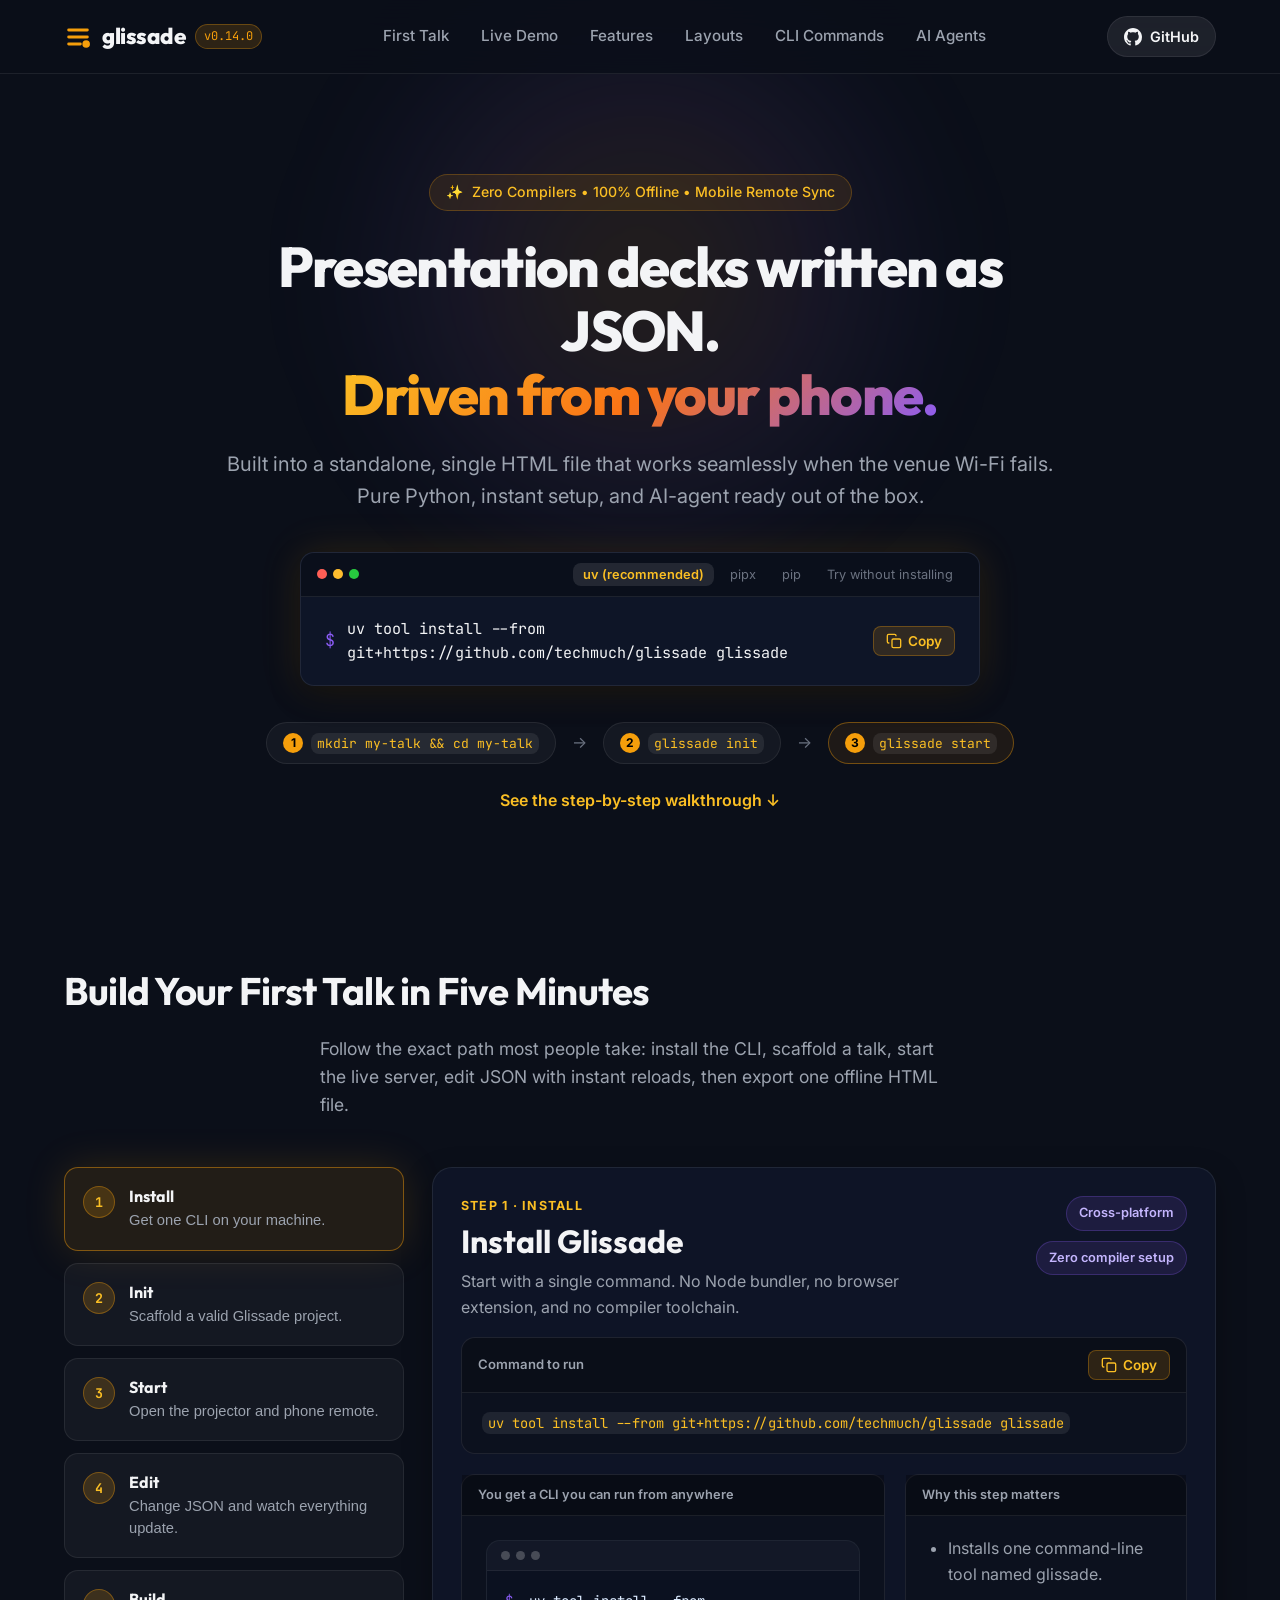
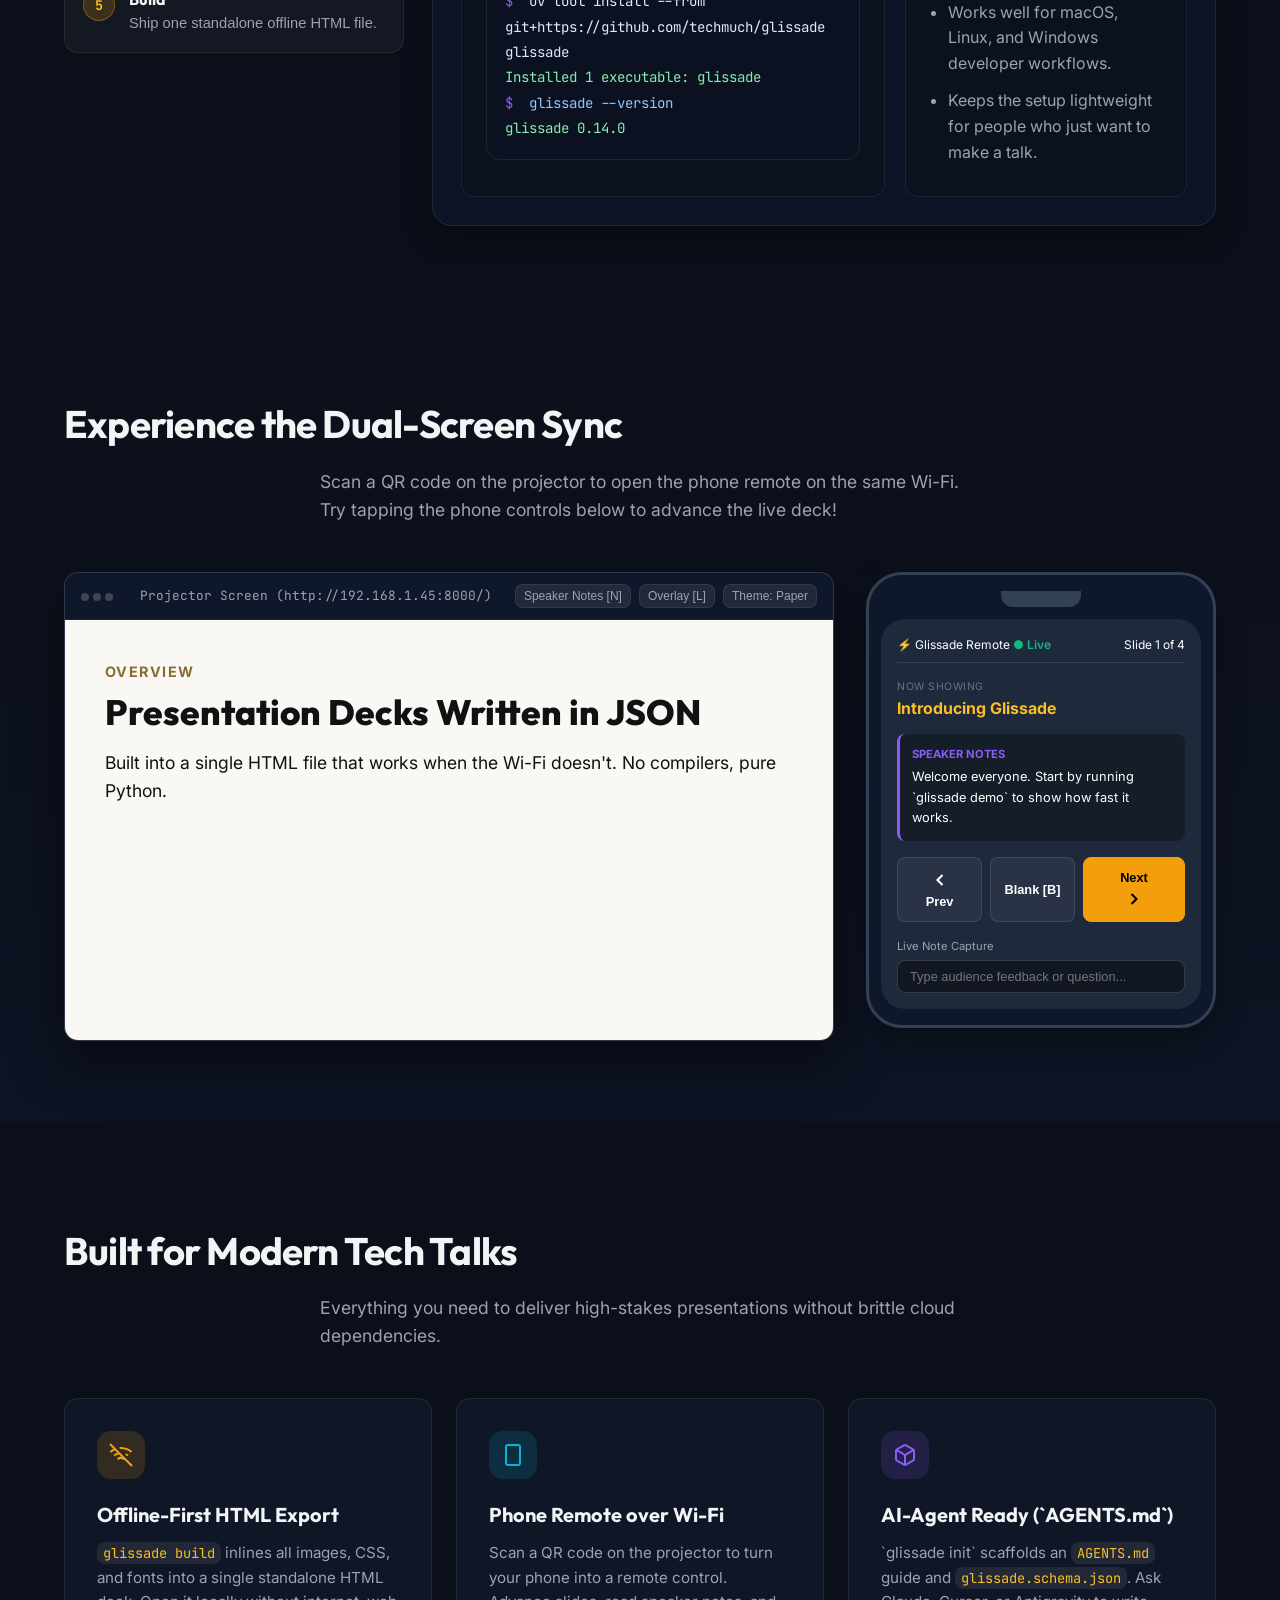
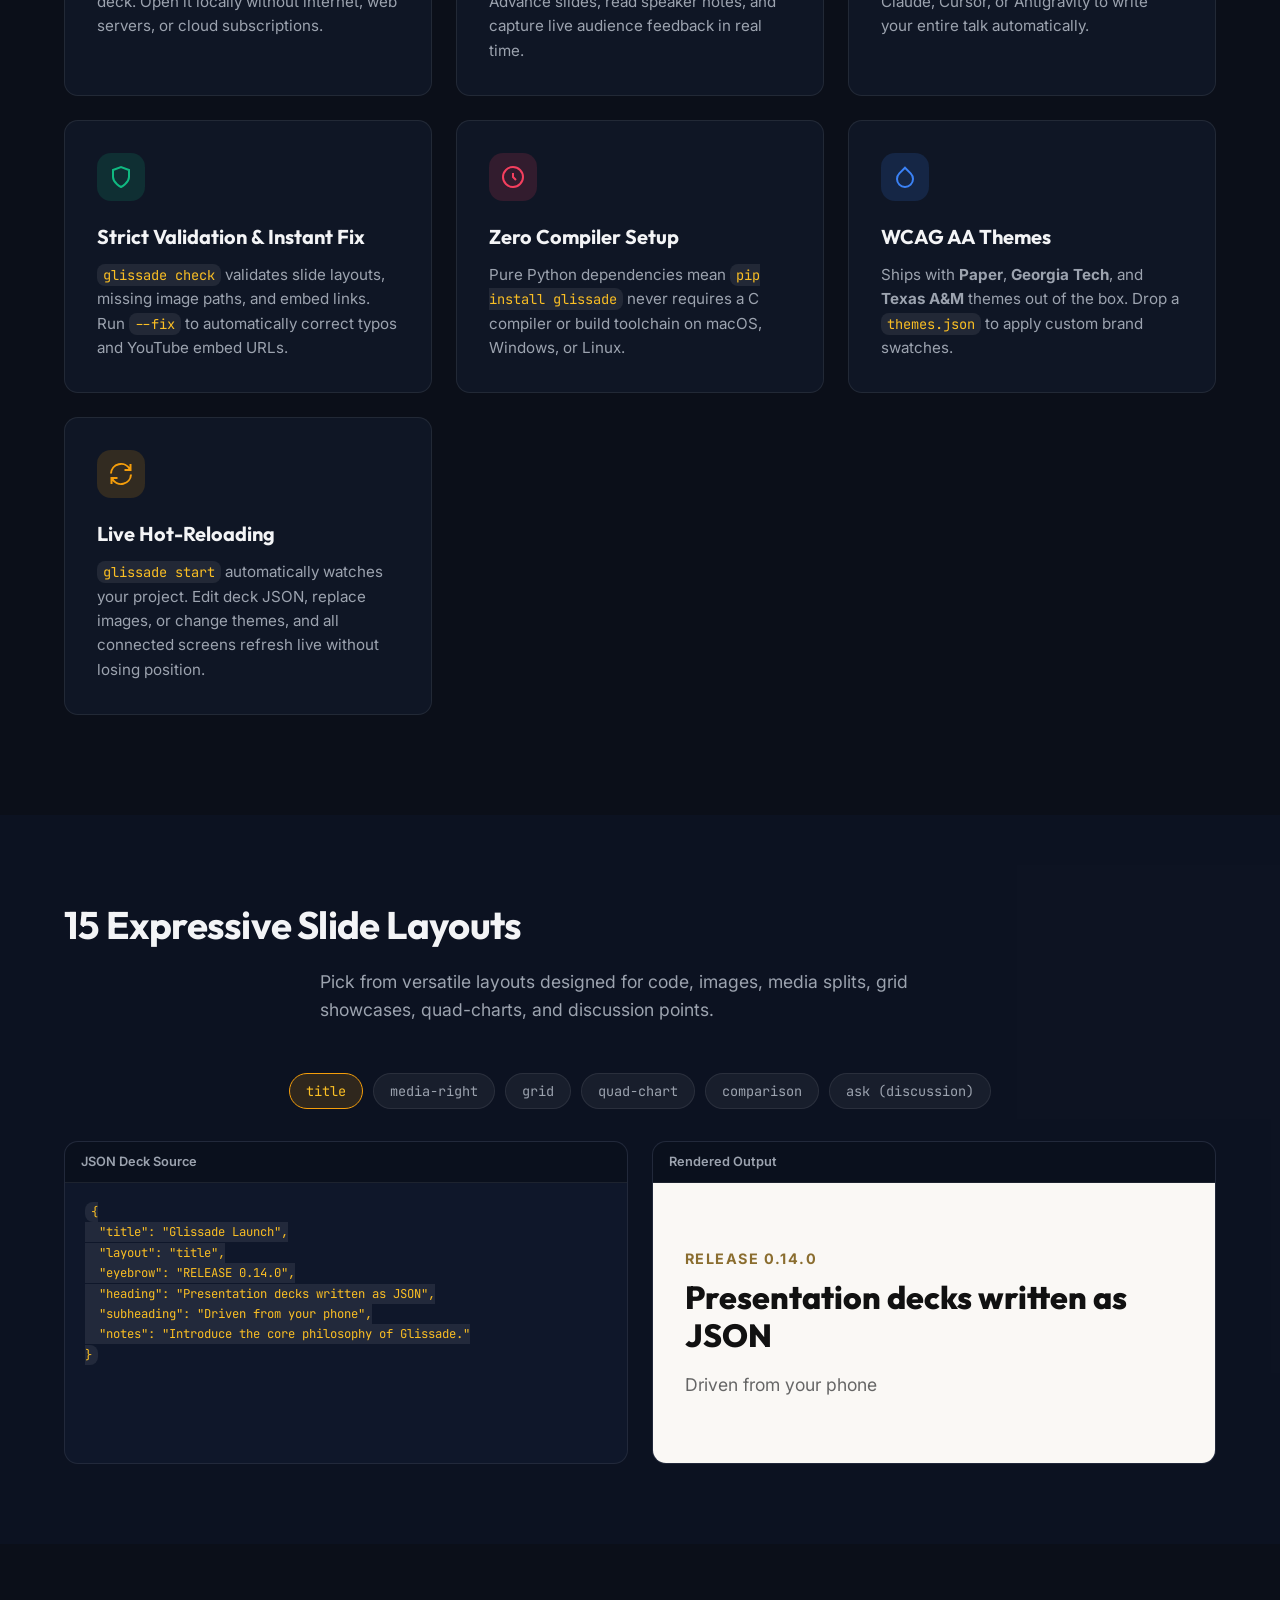
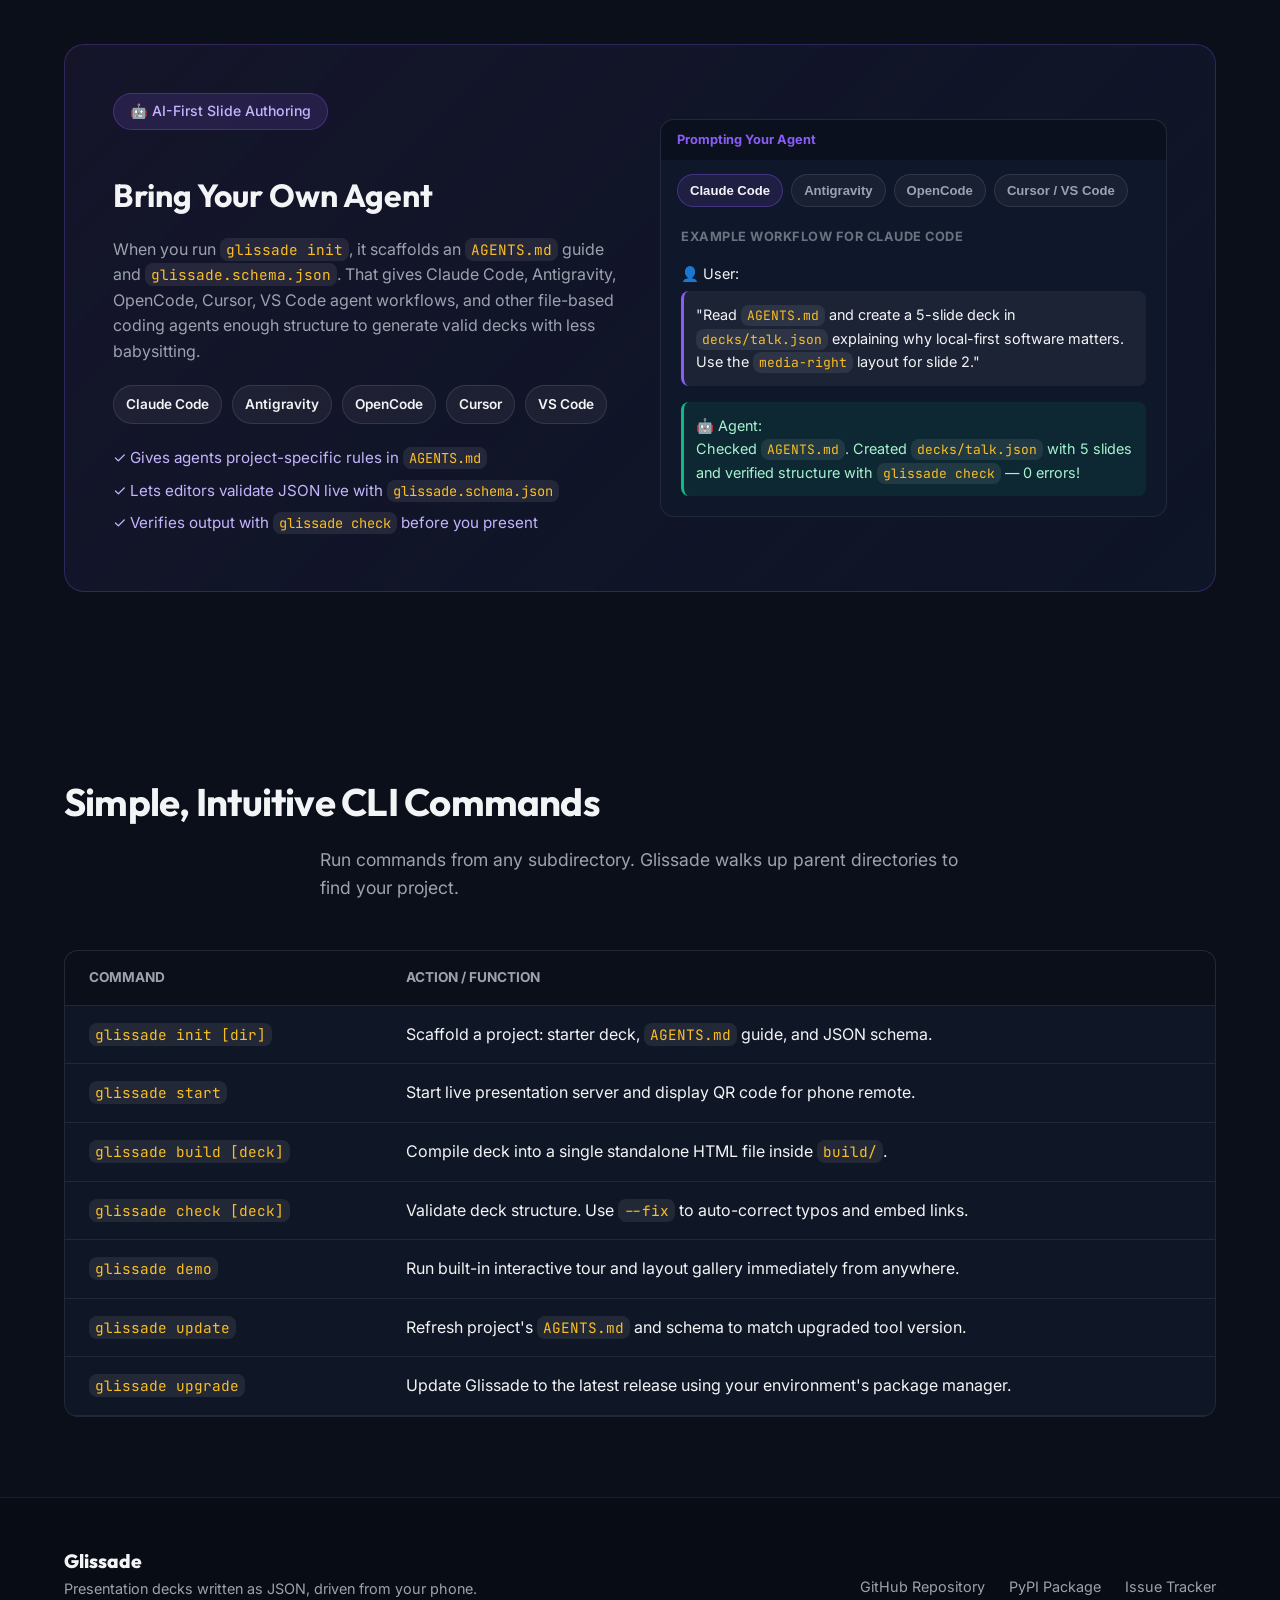
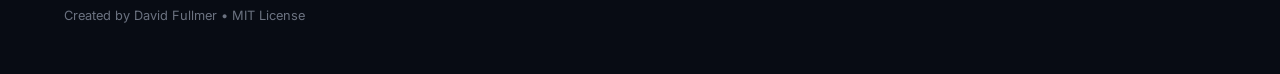
==== website/index.html @ bf69bb12 "feat(website): add Google Analytics gtag.js tracking" ====
<!DOCTYPE html>
<html lang="en">
<head>
  <!-- Google tag (gtag.js) -->
  <script async src="https://www.googletagmanager.com/gtag/js?id=G-ER0EZG39VV"></script>
  <script>
    window.dataLayer = window.dataLayer || [];
    function gtag(){dataLayer.push(arguments);}
    gtag('js', new Date());

    gtag('config', 'G-ER0EZG39VV');
  </script>

  <meta charset="UTF-8" />
  <meta name="viewport" content="width=device-width, initial-scale=1.0" />
  <title>Glissade — Presentation Decks Written in JSON, Driven from your Phone</title>
  <meta name="description" content="Glissade is a zero-compiler Python presentation tool. Write slides in JSON, control them over Wi-Fi with your phone, and export standalone single-file HTML decks that work without internet." />
  
  <!-- Canonical Link -->
  <link rel="canonical" href="https://techmuch.github.io/glissade/" />

  <!-- Open Graph / Social Media -->
  <meta property="og:title" content="Glissade — Presentation Decks Written in JSON" />
  <meta property="og:description" content="Presentation decks written as JSON, driven from your phone, and built into a single HTML file that works when the Wi-Fi doesn't." />
  <meta property="og:type" content="website" />
  <meta property="og:url" content="https://techmuch.github.io/glissade/" />

  <!-- Twitter Card Data -->
  <meta name="twitter:card" content="summary_large_image" />
  <meta name="twitter:title" content="Glissade — Presentation Decks Written in JSON" />
  <meta name="twitter:description" content="Presentation decks written as JSON, driven from your phone, and built into a single HTML file that works when the Wi-Fi doesn't." />

  <!-- Schema.org JSON-LD Structured Data for Search Engine Rich Snippets -->
  <script type="application/ld+json">
  {
    "@context": "https://schema.org",
    "@type": "SoftwareApplication",
    "name": "Glissade",
    "operatingSystem": "Cross-platform (macOS, Linux, Windows)",
    "applicationCategory": "DeveloperApplication",
    "license": "https://opensource.org/licenses/MIT",
    "description": "Presentation decks written as JSON, driven from your phone, and built into a single HTML file that works when the Wi-Fi doesn't.",
    "url": "https://techmuch.github.io/glissade/",
    "author": {
      "@type": "Person",
      "name": "David Fullmer",
      "email": "david.d.fullmer@gmail.com"
    },
    "offers": {
      "@type": "Offer",
      "price": "0",
      "priceCurrency": "USD"
    }
  }
  </script>

  <!-- Google Fonts: Outfit & Inter & JetBrains Mono -->
  <link rel="preconnect" href="https://fonts.googleapis.com" />
  <link rel="preconnect" href="https://fonts.gstatic.com" crossorigin />
  <link href="https://fonts.googleapis.com/css2?family=Inter:wght@300;400;500;600;700&family=JetBrains+Mono:wght@400;500;600&family=Outfit:wght@500;600;700;800&display=swap" rel="stylesheet" />

  <link rel="stylesheet" href="styles.css" />
</head>
<body>

  <!-- Navigation Bar -->
  <header class="navbar">
    <div class="nav-container">
      <a href="#" class="brand-logo">
        <svg class="logo-icon" width="28" height="28" viewBox="0 0 24 24" fill="none" stroke="currentColor" stroke-width="2.5" stroke-linecap="round" stroke-linejoin="round">
          <path d="M4 6h16M4 12h16M4 18h10"/>
          <circle cx="19" cy="18" r="2" fill="currentColor"/>
        </svg>
        <span class="brand-name">glissade</span>
        <span class="version-badge">v0.14.0</span>
      </a>

      <nav class="nav-links">
        <a href="#walkthrough">First Talk</a>
        <a href="#demo">Live Demo</a>
        <a href="#features">Features</a>
        <a href="#layouts">Layouts</a>
        <a href="#cli">CLI Commands</a>
        <a href="#ai-workflow">AI Agents</a>
      </nav>

      <div class="nav-actions">
        <a href="https://github.com/techmuch/glissade" target="_blank" rel="noopener" class="btn-github">
          <svg width="18" height="18" viewBox="0 0 24 24" fill="currentColor">
            <path d="M12 0C5.37 0 0 5.37 0 12c0 5.31 3.435 9.795 8.205 11.385.6.105.825-.255.825-.57 0-.285-.015-1.23-.015-2.235-3.015.555-3.795-.735-4.035-1.41-.135-.345-.72-1.41-1.23-1.695-.42-.225-1.02-.78-.015-.795.945-.015 1.62.87 1.845 1.23 1.08 1.815 2.805 1.305 3.495.99.105-.78.42-1.305.765-1.605-2.67-.3-5.46-1.335-5.46-5.925 0-1.305.465-2.385 1.23-3.225-.12-.3-.54-1.53.12-3.18 0 0 1.005-.315 3.3 1.23.96-.27 1.98-.405 3-.405s2.04.135 3 .405c2.295-1.56 3.3-1.23 3.3-1.23.66 1.65.24 2.88.12 3.18.765.84 1.23 1.905 1.23 3.225 0 4.605-2.805 5.625-5.475 5.925.435.375.81 1.095.81 2.22 0 1.605-.015 2.895-.015 3.3 0 .315.225.69.825.57A12.02 12.02 0 0024 12c0-6.63-5.37-12-12-12z"/>
          </svg>
          <span>GitHub</span>
        </a>
      </div>
    </div>
  </header>

  <!-- Hero Section -->
  <section class="hero-section">
    <div class="hero-glow"></div>
    <div class="container">
      <div class="hero-content">
        <div class="badge-pill">
          <span class="sparkle">✨</span>
          <span>Zero Compilers • 100% Offline • Mobile Remote Sync</span>
        </div>

        <h1 class="hero-title">
          Presentation decks written as JSON.<br />
          <span class="text-gradient">Driven from your phone.</span>
        </h1>

        <p class="hero-subtitle">
          Built into a standalone, single HTML file that works seamlessly when the venue Wi-Fi fails. Pure Python, instant setup, and AI-agent ready out of the box.
        </p>

        <!-- Install Terminal Card -->
        <div class="terminal-card">
          <div class="terminal-header">
            <div class="terminal-dots">
              <span class="dot red"></span>
              <span class="dot yellow"></span>
              <span class="dot green"></span>
            </div>
            <div class="terminal-tabs" id="installTabs">
              <button class="tab-btn active" data-tool="uv">uv (recommended)</button>
              <button class="tab-btn" data-tool="pipx">pipx</button>
              <button class="tab-btn" data-tool="pip">pip</button>
              <button class="tab-btn" data-tool="uvx">Try without installing</button>
            </div>
          </div>
          <div class="terminal-body">
            <div class="code-line">
              <span class="prompt">$</span>
              <code id="installCommand">uv tool install --from git+https://github.com/techmuch/glissade glissade</code>
              <button class="copy-btn" id="copyInstallBtn" title="Copy command">
                <svg width="16" height="16" viewBox="0 0 24 24" fill="none" stroke="currentColor" stroke-width="2">
                  <rect x="9" y="9" width="13" height="13" rx="2" ry="2"></rect>
                  <path d="M5 15H4a2 2 0 0 1-2-2V4a2 2 0 0 1 2-2h9a2 2 0 0 1 2 2v1"></path>
                </svg>
                <span class="copy-text">Copy</span>
              </button>
            </div>
          </div>
        </div>

        <!-- Quickstart Workflow Pill -->
        <div class="quickstart-flow">
          <div class="flow-step">
            <span class="step-num">1</span>
            <span><code>mkdir my-talk && cd my-talk</code></span>
          </div>
          <div class="flow-arrow">→</div>
          <div class="flow-step">
            <span class="step-num">2</span>
            <span><code>glissade init</code></span>
          </div>
          <div class="flow-arrow">→</div>
          <div class="flow-step highlight">
            <span class="step-num">3</span>
            <span><code>glissade start</code></span>
          </div>
        </div>

        <a href="#walkthrough" class="hero-jump-link">See the step-by-step walkthrough ↓</a>

      </div>
    </div>
  </section>

  <!-- First-Talk Walkthrough -->
  <section class="walkthrough-section" id="walkthrough">
    <div class="container">
      <div class="section-header text-center">
        <h2 class="section-title">Build Your First Talk in Five Minutes</h2>
        <p class="section-subtitle">
          Follow the exact path most people take: install the CLI, scaffold a talk, start the live server,
          edit JSON with instant reloads, then export one offline HTML file.
        </p>
      </div>

      <div class="walkthrough-shell">
        <div class="walkthrough-steps" id="walkthroughSteps" aria-label="First talk walkthrough steps">
          <button class="walkthrough-step active" data-step="install" aria-pressed="true">
            <span class="walkthrough-step-num">1</span>
            <span class="walkthrough-step-copy">
              <strong>Install</strong>
              <span>Get one CLI on your machine.</span>
            </span>
          </button>
          <button class="walkthrough-step" data-step="init" aria-pressed="false">
            <span class="walkthrough-step-num">2</span>
            <span class="walkthrough-step-copy">
              <strong>Init</strong>
              <span>Scaffold a valid Glissade project.</span>
            </span>
          </button>
          <button class="walkthrough-step" data-step="start" aria-pressed="false">
            <span class="walkthrough-step-num">3</span>
            <span class="walkthrough-step-copy">
              <strong>Start</strong>
              <span>Open the projector and phone remote.</span>
            </span>
          </button>
          <button class="walkthrough-step" data-step="edit" aria-pressed="false">
            <span class="walkthrough-step-num">4</span>
            <span class="walkthrough-step-copy">
              <strong>Edit</strong>
              <span>Change JSON and watch everything update.</span>
            </span>
          </button>
          <button class="walkthrough-step" data-step="build" aria-pressed="false">
            <span class="walkthrough-step-num">5</span>
            <span class="walkthrough-step-copy">
              <strong>Build</strong>
              <span>Ship one standalone offline HTML file.</span>
            </span>
          </button>
        </div>

        <div class="walkthrough-panel">
          <div class="walkthrough-panel-head">
            <div>
              <div class="walkthrough-kicker" id="walkthroughKicker">Step 1 · Install</div>
              <h3 class="walkthrough-title" id="walkthroughTitle">Install Glissade</h3>
              <p class="walkthrough-description" id="walkthroughDescription">
                Start with a single command. No Node bundler, no browser extension, and no compiler toolchain.
              </p>
            </div>
            <div class="walkthrough-badges" id="walkthroughBadges">
              <span class="walkthrough-badge">Cross-platform</span>
              <span class="walkthrough-badge">Zero compiler setup</span>
            </div>
          </div>

          <div class="walkthrough-command-card">
            <div class="walkthrough-command-head">
              <span>Command to run</span>
              <button class="copy-btn" id="copyWalkthroughBtn" title="Copy walkthrough command">
                <svg width="16" height="16" viewBox="0 0 24 24" fill="none" stroke="currentColor" stroke-width="2">
                  <rect x="9" y="9" width="13" height="13" rx="2" ry="2"></rect>
                  <path d="M5 15H4a2 2 0 0 1-2-2V4a2 2 0 0 1 2-2h9a2 2 0 0 1 2 2v1"></path>
                </svg>
                <span class="copy-text">Copy</span>
              </button>
            </div>
            <pre class="walkthrough-command"><code id="walkthroughCommand">uv tool install --from git+https://github.com/techmuch/glissade glissade</code></pre>
          </div>

          <div class="walkthrough-body">
            <div class="walkthrough-result-card">
              <div class="view-header" id="walkthroughResultTitle">What happens next</div>
              <div class="walkthrough-visual" id="walkthroughVisual"></div>
            </div>
            <div class="walkthrough-detail-card">
              <div class="view-header">Why this step matters</div>
              <ul class="walkthrough-detail-list" id="walkthroughDetails"></ul>
            </div>
          </div>
        </div>
      </div>
    </div>
  </section>

  <!-- Interactive Demo Section (Phone Remote + Projector Screen Simulator) -->
  <section class="demo-section" id="demo">
    <div class="container">
      <div class="section-header text-center">
        <h2 class="section-title">Experience the Dual-Screen Sync</h2>
        <p class="section-subtitle">
          Scan a QR code on the projector to open the phone remote on the same Wi-Fi. Try tapping the phone controls below to advance the live deck!
        </p>
      </div>

      <div class="simulator-wrapper">
        
        <!-- Laptop / Projector Display -->
        <div class="laptop-frame">
          <div class="laptop-bar">
            <div class="bar-dots"><span></span><span></span><span></span></div>
            <div class="bar-title">Projector Screen (http://192.168.1.45:8000/)</div>
            <div class="screen-controls">
              <button class="screen-btn" id="toggleNotesBtn" title="Toggle Speaker Notes [N]">Speaker Notes [N]</button>
              <button class="screen-btn" id="toggleLiveOverlayBtn" title="Toggle Live Overlay [L]">Overlay [L]</button>
              <button class="screen-btn" id="cycleThemeBtn" title="Cycle Theme [T]">Theme: <span id="themeName">Paper</span></button>
            </div>
          </div>
          
          <div class="laptop-screen" id="projectorDisplay">
            <!-- Rendered Slide Content -->
            <div class="slide-container" id="currentSlideDisplay">
              <!-- Slide content injected dynamically via JS -->
            </div>

            <!-- Speaker Notes Drawer (Toggled by N) -->
            <div class="notes-panel hidden" id="speakerNotesPanel">
              <div class="notes-header">
                <span>📝 Presenter Speaker Notes</span>
                <span class="shortcut">Shortcut: N</span>
              </div>
              <p id="speakerNotesText">Focus on explaining the offline-first HTML generation here. Mention that images are automatically downscaled & inlined.</p>
            </div>

            <!-- Live Notes Overlay (Toggled by L) -->
            <div class="live-overlay hidden" id="liveOverlayDisplay">
              <div class="overlay-header">📌 Audience Live Notes (Overlay)</div>
              <div class="overlay-content" id="overlayText">Q: Can we customize fonts? A: Yes via themes.json!</div>
            </div>
          </div>

          <div class="laptop-base"></div>
        </div>

        <!-- Phone Remote Frame -->
        <div class="phone-frame">
          <div class="phone-notch"></div>
          <div class="phone-screen">
            <div class="phone-header">
              <div class="phone-status">
                <span>⚡ Glissade Remote</span>
                <span class="connection-status">● Live</span>
              </div>
              <div class="slide-indicator">
                Slide <span id="currentSlideNum">1</span> of <span id="totalSlideNum">4</span>
              </div>
            </div>

            <!-- Slide Title Preview -->
            <div class="phone-slide-info">
              <div class="info-label">NOW SHOWING</div>
              <div class="info-title" id="remoteSlideTitle">Introducing Glissade</div>
            </div>

            <!-- Speaker Notes preview on phone -->
            <div class="phone-notes-box">
              <div class="box-title">Speaker Notes</div>
              <div class="box-text" id="remoteSpeakerNotes">Welcome everyone. Start by running `glissade demo` to show how fast it works.</div>
            </div>

            <!-- Phone Remote Buttons -->
            <div class="phone-controls">
              <button class="remote-btn btn-nav" id="prevSlideBtn">
                <svg width="20" height="20" viewBox="0 0 24 24" fill="none" stroke="currentColor" stroke-width="2.5"><path d="M15 18l-6-6 6-6"/></svg>
                <span>Prev</span>
              </button>
              
              <button class="remote-btn btn-blank" id="blankScreenBtn">
                <span>Blank [B]</span>
              </button>

              <button class="remote-btn btn-nav btn-primary" id="nextSlideBtn">
                <span>Next</span>
                <svg width="20" height="20" viewBox="0 0 24 24" fill="none" stroke="currentColor" stroke-width="2.5"><path d="M9 18l6-6-6-6"/></svg>
              </button>
            </div>

            <!-- Real-time Live Notes Input -->
            <div class="phone-live-notes">
              <label for="liveNotesInput">Live Note Capture</label>
              <input type="text" id="liveNotesInput" placeholder="Type audience feedback or question..." />
            </div>
          </div>
        </div>

      </div>
    </div>
  </section>

  <!-- Features Grid -->
  <section class="features-section" id="features">
    <div class="container">
      <div class="section-header text-center">
        <h2 class="section-title">Built for Modern Tech Talks</h2>
        <p class="section-subtitle">Everything you need to deliver high-stakes presentations without brittle cloud dependencies.</p>
      </div>

      <div class="features-grid">
        <div class="feature-card">
          <div class="feature-icon bg-amber">
            <svg width="24" height="24" viewBox="0 0 24 24" fill="none" stroke="currentColor" stroke-width="2"><path d="M1 1l22 22M16.72 11.06A10.94 10.94 0 0 1 19 12.55M5 12.55a10.94 10.94 0 0 1 5.17-2.39M10.71 5.05A16 16 0 0 1 22.58 9M1.42 9a15.91 15.91 0 0 1 4.7-2.88M8.53 16.11a6 6 0 0 1 6.95 0M12 20h.01"/></svg>
          </div>
          <h3>Offline-First HTML Export</h3>
          <p>
            <code>glissade build</code> inlines all images, CSS, and fonts into a single standalone HTML deck. Open it locally without internet, web servers, or cloud subscriptions.
          </p>
        </div>

        <div class="feature-card">
          <div class="feature-icon bg-cyan">
            <svg width="24" height="24" viewBox="0 0 24 24" fill="none" stroke="currentColor" stroke-width="2"><rect x="5" y="2" width="14" height="20" rx="2" ry="2"></rect><line x1="12" y1="18" x2="12.01" y2="18"></line></svg>
          </div>
          <h3>Phone Remote over Wi-Fi</h3>
          <p>
            Scan a QR code on the projector to turn your phone into a remote control. Advance slides, read speaker notes, and capture live audience feedback in real time.
          </p>
        </div>

        <div class="feature-card">
          <div class="feature-icon bg-purple">
            <svg width="24" height="24" viewBox="0 0 24 24" fill="none" stroke="currentColor" stroke-width="2"><path d="M21 16V8a2 2 0 0 0-1-1.73l-7-4a2 2 0 0 0-2 0l-7 4A2 2 0 0 0 3 8v8a2 2 0 0 0 1 1.73l7 4a2 2 0 0 0 2 0l7-4A2 2 0 0 0 21 16z"></path><polyline points="3.27 6.96 12 12.01 20.73 6.96"></polyline><line x1="12" y1="22.08" x2="12" y2="12"></line></svg>
          </div>
          <h3>AI-Agent Ready (`AGENTS.md`)</h3>
          <p>
            `glissade init` scaffolds an <code>AGENTS.md</code> guide and <code>glissade.schema.json</code>. Ask Claude, Cursor, or Antigravity to write your entire talk automatically.
          </p>
        </div>

        <div class="feature-card">
          <div class="feature-icon bg-emerald">
            <svg width="24" height="24" viewBox="0 0 24 24" fill="none" stroke="currentColor" stroke-width="2"><path d="M12 22s8-4 8-10V5l-8-3-8 3v7c0 6 8 10 8 10z"></path></svg>
          </div>
          <h3>Strict Validation & Instant Fix</h3>
          <p>
            <code>glissade check</code> validates slide layouts, missing image paths, and embed links. Run <code>--fix</code> to automatically correct typos and YouTube embed URLs.
          </p>
        </div>

        <div class="feature-card">
          <div class="feature-icon bg-rose">
            <svg width="24" height="24" viewBox="0 0 24 24" fill="none" stroke="currentColor" stroke-width="2"><circle cx="12" cy="12" r="10"></circle><path d="M12 8v4l3 3"></path></svg>
          </div>
          <h3>Zero Compiler Setup</h3>
          <p>
            Pure Python dependencies mean <code>pip install glissade</code> never requires a C compiler or build toolchain on macOS, Windows, or Linux.
          </p>
        </div>

        <div class="feature-card">
          <div class="feature-icon bg-blue">
            <svg width="24" height="24" viewBox="0 0 24 24" fill="none" stroke="currentColor" stroke-width="2"><path d="M12 2.69l5.66 5.66a8 8 0 1 1-11.31 0z"></path></svg>
          </div>
          <h3>WCAG AA Themes</h3>
          <p>
            Ships with <strong>Paper</strong>, <strong>Georgia Tech</strong>, and <strong>Texas A&M</strong> themes out of the box. Drop a <code>themes.json</code> to apply custom brand swatches.
          </p>
        </div>

        <div class="feature-card">
          <div class="feature-icon bg-amber">
            <svg width="24" height="24" viewBox="0 0 24 24" fill="none" stroke="currentColor" stroke-width="2"><path d="M21.5 2v6h-6M2.5 22v-6h6M2 11.5a10 10 0 0 1 18.8-4.3M22 12.5a10 10 0 0 1-18.8 4.3"/></svg>
          </div>
          <h3>Live Hot-Reloading</h3>
          <p>
            <code>glissade start</code> automatically watches your project. Edit deck JSON, replace images, or change themes, and all connected screens refresh live without losing position.
          </p>
        </div>
      </div>
    </div>
  </section>

  <!-- Interactive Slide Layout Catalogue -->
  <section class="layouts-section" id="layouts">
    <div class="container">
      <div class="section-header text-center">
        <h2 class="section-title">15 Expressive Slide Layouts</h2>
        <p class="section-subtitle">Pick from versatile layouts designed for code, images, media splits, grid showcases, quad-charts, and discussion points.</p>
      </div>

      <div class="layouts-catalogue">
        <!-- Layout Tabs -->
        <div class="layout-nav" id="layoutNav">
          <button class="layout-tab active" data-layout="title">title</button>
          <button class="layout-tab" data-layout="media-right">media-right</button>
          <button class="layout-tab" data-layout="grid">grid</button>
          <button class="layout-tab" data-layout="quad-chart">quad-chart</button>
          <button class="layout-tab" data-layout="comparison">comparison</button>
          <button class="layout-tab" data-layout="ask">ask (discussion)</button>
        </div>

        <!-- Layout Preview Box -->
        <div class="layout-preview-grid">
          <!-- Code View -->
          <div class="code-view">
            <div class="view-header">JSON Deck Source</div>
            <pre class="json-code"><code id="layoutJsonCode">{
  "title": "Glissade Launch",
  "layout": "title",
  "eyebrow": "RELEASE 0.14.0",
  "heading": "Presentation decks written as JSON",
  "subheading": "Driven from your phone",
  "notes": "Introduce the core philosophy of Glissade."
}</code></pre>
          </div>

          <!-- Rendered Slide Preview -->
          <div class="rendered-view">
            <div class="view-header">Rendered Output</div>
            <div class="slide-preview-box" id="layoutVisualPreview">
              <!-- Rendered via JS -->
            </div>
          </div>
        </div>
      </div>
    </div>
  </section>

  <!-- AI Workflow Showcase -->
  <section class="ai-section" id="ai-workflow">
    <div class="container">
      <div class="ai-card">
        <div class="ai-content">
          <div class="badge-pill bg-purple-pill">
            <span>🤖 AI-First Slide Authoring</span>
          </div>
          <h2>Bring Your Own Agent</h2>
          <p>
            When you run <code>glissade init</code>, it scaffolds an <code>AGENTS.md</code> guide and <code>glissade.schema.json</code>. That gives Claude Code, Antigravity, OpenCode, Cursor, VS Code agent workflows, and other file-based coding agents enough structure to generate valid decks with less babysitting.
          </p>

          <div class="agent-tool-row" aria-label="AI tools that work well with Glissade">
            <span class="agent-tool-pill">Claude Code</span>
            <span class="agent-tool-pill">Antigravity</span>
            <span class="agent-tool-pill">OpenCode</span>
            <span class="agent-tool-pill">Cursor</span>
            <span class="agent-tool-pill">VS Code</span>
          </div>

          <ul class="ai-checklist">
            <li>✓ Gives agents project-specific rules in <code>AGENTS.md</code></li>
            <li>✓ Lets editors validate JSON live with <code>glissade.schema.json</code></li>
            <li>✓ Verifies output with <code>glissade check</code> before you present</li>
          </ul>
        </div>
        <div class="ai-prompt-box">
          <div class="prompt-header">Prompting Your Agent</div>
          <div class="agent-tabs" id="agentTabs" aria-label="AI tool prompt examples">
            <button class="agent-tab active" data-agent="claude" aria-pressed="true">Claude Code</button>
            <button class="agent-tab" data-agent="antigravity" aria-pressed="false">Antigravity</button>
            <button class="agent-tab" data-agent="opencode" aria-pressed="false">OpenCode</button>
            <button class="agent-tab" data-agent="cursor" aria-pressed="false">Cursor / VS Code</button>
          </div>
          <div class="prompt-body">
            <div class="agent-context-line" id="agentContextLine">Example workflow for Claude Code</div>
            <span class="user-avatar">👤 User:</span>
            <p class="prompt-quote" id="agentPromptQuote">"Read <code>AGENTS.md</code> and create a 5-slide deck in <code>decks/talk.json</code> explaining why local-first software matters. Use the <code>media-right</code> layout for slide 2."</p>
            <div class="agent-response">
              <span class="agent-avatar">🤖 Agent:</span>
              <p id="agentResponseText">Checked <code>AGENTS.md</code>. Created <code>decks/talk.json</code> with 5 slides and verified structure with <code>glissade check</code> — 0 errors!</p>
            </div>
          </div>
        </div>
      </div>
    </div>
  </section>

  <!-- CLI Reference Table -->
  <section class="cli-section" id="cli">
    <div class="container">
      <div class="section-header text-center">
        <h2 class="section-title">Simple, Intuitive CLI Commands</h2>
        <p class="section-subtitle">Run commands from any subdirectory. Glissade walks up parent directories to find your project.</p>
      </div>

      <div class="table-wrapper">
        <table class="cli-table">
          <thead>
            <tr>
              <th>Command</th>
              <th>Action / Function</th>
            </tr>
          </thead>
          <tbody>
            <tr>
              <td><code>glissade init [dir]</code></td>
              <td>Scaffold a project: starter deck, <code>AGENTS.md</code> guide, and JSON schema.</td>
            </tr>
            <tr>
              <td><code>glissade start</code></td>
              <td>Start live presentation server and display QR code for phone remote.</td>
            </tr>
            <tr>
              <td><code>glissade build [deck]</code></td>
              <td>Compile deck into a single standalone HTML file inside <code>build/</code>.</td>
            </tr>
            <tr>
              <td><code>glissade check [deck]</code></td>
              <td>Validate deck structure. Use <code>--fix</code> to auto-correct typos and embed links.</td>
            </tr>
            <tr>
              <td><code>glissade demo</code></td>
              <td>Run built-in interactive tour and layout gallery immediately from anywhere.</td>
            </tr>
            <tr>
              <td><code>glissade update</code></td>
              <td>Refresh project's <code>AGENTS.md</code> and schema to match upgraded tool version.</td>
            </tr>
            <tr>
              <td><code>glissade upgrade</code></td>
              <td>Update Glissade to the latest release using your environment's package manager.</td>
            </tr>
          </tbody>
        </table>
      </div>
    </div>
  </section>

  <!-- Footer -->
  <footer class="footer">
    <div class="container footer-content">
      <div class="footer-brand">
        <div class="brand-title">Glissade</div>
        <p>Presentation decks written as JSON, driven from your phone.</p>
        <div class="footer-meta">Created by David Fullmer • MIT License</div>
      </div>

      <div class="footer-links">
        <a href="https://github.com/techmuch/glissade" target="_blank" rel="noopener">GitHub Repository</a>
        <a href="https://pypi.org/project/glissade/" target="_blank" rel="noopener">PyPI Package</a>
        <a href="https://github.com/techmuch/glissade/issues" target="_blank" rel="noopener">Issue Tracker</a>
      </div>
    </div>
  </footer>

  <script src="app.js"></script>
</body>
</html>
---- website/styles.css ----
/* -------------------------------------------------------------------------- */
/* Design Tokens & CSS Variables                                              */
/* -------------------------------------------------------------------------- */
:root {
  --bg-main: #0b0f19;
  --bg-card: rgba(18, 26, 43, 0.7);
  --bg-card-hover: rgba(28, 38, 62, 0.8);
  --border-card: rgba(255, 255, 255, 0.08);
  --border-active: rgba(245, 158, 11, 0.5);

  --text-main: #f3f4f6;
  --text-muted: #9ca3af;
  --text-dim: #6b7280;

  --accent-amber: #f59e0b;
  --accent-amber-light: #fbbf24;
  --accent-purple: #8b5cf6;
  --accent-cyan: #06b6d4;
  --accent-emerald: #10b981;
  --accent-rose: #f43f5e;
  --accent-blue: #3b82f6;

  --font-heading: 'Outfit', -apple-system, BlinkMacSystemFont, sans-serif;
  --font-body: 'Inter', -apple-system, BlinkMacSystemFont, sans-serif;
  --font-mono: 'JetBrains Mono', monospace;

  --radius-sm: 8px;
  --radius-md: 14px;
  --radius-lg: 20px;
  --radius-full: 9999px;

  --shadow-glow: 0 0 40px rgba(245, 158, 11, 0.15);
  --shadow-card: 0 10px 30px rgba(0, 0, 0, 0.3);

  --transition-fast: 0.2s cubic-bezier(0.4, 0, 0.2, 1);
  --transition-smooth: 0.35s cubic-bezier(0.16, 1, 0.3, 1);
}

/* Base Styles */
* {
  box-sizing: border-box;
  margin: 0;
  padding: 0;
}

html {
  scroll-behavior: smooth;
  color-scheme: dark;
}

body {
  background-color: var(--bg-main);
  color: var(--text-main);
  font-family: var(--font-body);
  line-height: 1.6;
  overflow-x: hidden;
  -webkit-font-smoothing: antialiased;
}

.container {
  max-width: 1200px;
  margin: 0 auto;
  padding: 0 24px;
}

code {
  font-family: var(--font-mono);
  background: rgba(255, 255, 255, 0.08);
  padding: 2px 6px;
  border-radius: var(--radius-sm);
  font-size: 0.9em;
  color: var(--accent-amber-light);
}

/* -------------------------------------------------------------------------- */
/* Navbar                                                                     */
/* -------------------------------------------------------------------------- */
.navbar {
  position: sticky;
  top: 0;
  z-index: 100;
  backdrop-filter: blur(16px);
  -webkit-backdrop-filter: blur(16px);
  background: rgba(11, 15, 25, 0.85);
  border-bottom: 1px solid var(--border-card);
}

.nav-container {
  display: flex;
  align-items: center;
  justify-content: space-between;
  max-width: 1200px;
  margin: 0 auto;
  padding: 16px 24px;
}

.brand-logo {
  display: flex;
  align-items: center;
  gap: 10px;
  text-decoration: none;
  color: var(--text-main);
}

.logo-icon {
  color: var(--accent-amber);
}

.brand-name {
  font-family: var(--font-heading);
  font-weight: 800;
  font-size: 1.4rem;
  letter-spacing: -0.02em;
}

.version-badge {
  font-size: 0.75rem;
  font-family: var(--font-mono);
  background: rgba(245, 158, 11, 0.15);
  color: var(--accent-amber);
  padding: 2px 8px;
  border-radius: var(--radius-full);
  border: 1px solid rgba(245, 158, 11, 0.3);
}

.nav-links {
  display: flex;
  gap: 32px;
}

.nav-links a {
  text-decoration: none;
  color: var(--text-muted);
  font-size: 0.95rem;
  font-weight: 500;
  transition: color var(--transition-fast);
}

.nav-links a:hover {
  color: var(--text-main);
}

.btn-github {
  display: flex;
  align-items: center;
  gap: 8px;
  text-decoration: none;
  color: var(--text-main);
  background: rgba(255, 255, 255, 0.08);
  padding: 8px 16px;
  border-radius: var(--radius-full);
  font-size: 0.9rem;
  font-weight: 600;
  border: 1px solid var(--border-card);
  transition: all var(--transition-fast);
}

.btn-github:hover {
  background: rgba(255, 255, 255, 0.15);
  border-color: rgba(255, 255, 255, 0.2);
  transform: translateY(-1px);
}

/* -------------------------------------------------------------------------- */
/* Hero Section                                                               */
/* -------------------------------------------------------------------------- */
.hero-section {
  position: relative;
  padding: 100px 0 60px;
  text-align: center;
}

.hero-glow {
  position: absolute;
  top: -100px;
  left: 50%;
  transform: translateX(-50%);
  width: 600px;
  height: 600px;
  background: radial-gradient(circle, rgba(245, 158, 11, 0.12) 0%, rgba(139, 92, 246, 0.08) 50%, rgba(0,0,0,0) 70%);
  filter: blur(60px);
  pointer-events: none;
  z-index: 0;
}

.hero-content {
  position: relative;
  z-index: 1;
  max-width: 850px;
  margin: 0 auto;
}

.badge-pill {
  display: inline-flex;
  align-items: center;
  gap: 8px;
  background: rgba(245, 158, 11, 0.1);
  border: 1px solid rgba(245, 158, 11, 0.25);
  color: var(--accent-amber-light);
  padding: 6px 16px;
  border-radius: var(--radius-full);
  font-size: 0.88rem;
  font-weight: 500;
  margin-bottom: 24px;
}

.bg-purple-pill {
  background: rgba(139, 92, 246, 0.15);
  border-color: rgba(139, 92, 246, 0.3);
  color: #c4b5fd;
}

.hero-title {
  font-family: var(--font-heading);
  font-size: 3.5rem;
  font-weight: 800;
  line-height: 1.15;
  letter-spacing: -0.03em;
  margin-bottom: 20px;
}

.text-gradient {
  background: linear-gradient(135deg, var(--accent-amber-light) 0%, #f97316 50%, var(--accent-purple) 100%);
  -webkit-background-clip: text;
  -webkit-text-fill-color: transparent;
}

.hero-subtitle {
  font-size: 1.25rem;
  color: var(--text-muted);
  font-weight: 400;
  margin-bottom: 40px;
}

/* Terminal Card */
.terminal-card {
  background: rgba(15, 23, 42, 0.9);
  border: 1px solid var(--border-card);
  border-radius: var(--radius-md);
  box-shadow: var(--shadow-card), var(--shadow-glow);
  text-align: left;
  overflow: hidden;
  max-width: 680px;
  margin: 0 auto 36px;
}

.terminal-header {
  display: flex;
  align-items: center;
  justify-content: space-between;
  background: rgba(0, 0, 0, 0.3);
  padding: 10px 16px;
  border-bottom: 1px solid var(--border-card);
}

.terminal-dots {
  display: flex;
  gap: 6px;
}

.dot {
  width: 10px;
  height: 10px;
  border-radius: 50%;
}
.dot.red { background: #ff5f56; }
.dot.yellow { background: #ffbd2e; }
.dot.green { background: #27c93f; }

.terminal-tabs {
  display: flex;
  gap: 6px;
}

.tab-btn {
  background: transparent;
  border: none;
  color: var(--text-dim);
  font-size: 0.8rem;
  font-family: var(--font-body);
  padding: 4px 10px;
  border-radius: var(--radius-sm);
  cursor: pointer;
  transition: all var(--transition-fast);
}

.tab-btn:hover {
  color: var(--text-main);
}

.tab-btn.active {
  background: rgba(255, 255, 255, 0.1);
  color: var(--accent-amber-light);
  font-weight: 600;
}

.terminal-body {
  padding: 20px 24px;
}

.code-line {
  display: flex;
  align-items: center;
  gap: 12px;
  font-family: var(--font-mono);
  font-size: 1.05rem;
}

.code-line .prompt {
  color: var(--accent-purple);
  user-select: none;
}

.code-line code {
  background: transparent;
  padding: 0;
  color: var(--text-main);
  flex-grow: 1;
}

.copy-btn {
  display: inline-flex;
  align-items: center;
  gap: 6px;
  background: rgba(245, 158, 11, 0.15);
  border: 1px solid rgba(245, 158, 11, 0.3);
  color: var(--accent-amber-light);
  font-family: var(--font-body);
  font-size: 0.85rem;
  font-weight: 600;
  padding: 6px 12px;
  border-radius: var(--radius-sm);
  cursor: pointer;
  transition: all var(--transition-fast);
}

.copy-btn:hover {
  background: rgba(245, 158, 11, 0.25);
  transform: translateY(-1px);
}

/* Quickstart Flow */
.quickstart-flow {
  display: flex;
  align-items: center;
  justify-content: center;
  gap: 16px;
  flex-wrap: wrap;
}

.flow-step {
  display: flex;
  align-items: center;
  gap: 8px;
  background: rgba(255, 255, 255, 0.04);
  border: 1px solid var(--border-card);
  padding: 8px 16px;
  border-radius: var(--radius-full);
  font-size: 0.9rem;
}

.flow-step.highlight {
  border-color: rgba(245, 158, 11, 0.4);
  background: rgba(245, 158, 11, 0.08);
}

.step-num {
  display: inline-flex;
  align-items: center;
  justify-content: center;
  width: 20px;
  height: 20px;
  border-radius: 50%;
  background: var(--accent-amber);
  color: #000;
  font-weight: 700;
  font-size: 0.75rem;
}

.flow-arrow {
  color: var(--text-dim);
}

.hero-jump-link {
  display: inline-block;
  margin-top: 24px;
  color: var(--accent-amber-light);
  text-decoration: none;
  font-weight: 600;
}

.hero-jump-link:hover {
  text-decoration: underline;
}

/* -------------------------------------------------------------------------- */
/* First-Talk Walkthrough                                                     */
.walkthrough-section {
  padding: 88px 0;
}

.walkthrough-shell {
  display: grid;
  grid-template-columns: 340px 1fr;
  gap: 28px;
  align-items: start;
}

.walkthrough-steps {
  display: grid;
  gap: 12px;
}

.walkthrough-step {
  width: 100%;
  text-align: left;
  display: flex;
  align-items: flex-start;
  gap: 14px;
  background: rgba(255, 255, 255, 0.04);
  border: 1px solid var(--border-card);
  border-radius: var(--radius-md);
  padding: 18px;
  color: var(--text-main);
  cursor: pointer;
  transition: all var(--transition-fast);
}

.walkthrough-step:hover {
  background: rgba(255, 255, 255, 0.06);
  border-color: rgba(255, 255, 255, 0.16);
  transform: translateY(-1px);
}

.walkthrough-step.active {
  background: rgba(245, 158, 11, 0.1);
  border-color: rgba(245, 158, 11, 0.45);
  box-shadow: var(--shadow-glow);
}

.walkthrough-step-num {
  flex: 0 0 auto;
  display: inline-flex;
  align-items: center;
  justify-content: center;
  width: 32px;
  height: 32px;
  border-radius: 50%;
  background: rgba(245, 158, 11, 0.18);
  border: 1px solid rgba(245, 158, 11, 0.35);
  color: var(--accent-amber-light);
  font-weight: 700;
  font-family: var(--font-mono);
}

.walkthrough-step-copy {
  display: grid;
  gap: 4px;
}

.walkthrough-step-copy strong {
  font-family: var(--font-heading);
  font-size: 1rem;
}

.walkthrough-step-copy span {
  color: var(--text-muted);
  font-size: 0.92rem;
  line-height: 1.45;
}

.walkthrough-panel {
  background: rgba(15, 23, 42, 0.82);
  border: 1px solid var(--border-card);
  border-radius: var(--radius-lg);
  box-shadow: var(--shadow-card);
  overflow: hidden;
}

.walkthrough-panel-head {
  display: flex;
  justify-content: space-between;
  gap: 24px;
  padding: 28px 28px 16px;
  align-items: flex-start;
}

.walkthrough-kicker {
  color: var(--accent-amber-light);
  text-transform: uppercase;
  letter-spacing: 0.1em;
  font-size: 0.78rem;
  font-weight: 700;
  margin-bottom: 8px;
}

.walkthrough-title {
  font-family: var(--font-heading);
  font-size: 2rem;
  line-height: 1.1;
  margin-bottom: 10px;
}

.walkthrough-description {
  color: var(--text-muted);
  max-width: 660px;
}

.walkthrough-badges {
  display: flex;
  gap: 10px;
  flex-wrap: wrap;
  justify-content: flex-end;
}

.walkthrough-badge {
  display: inline-flex;
  align-items: center;
  border-radius: var(--radius-full);
  padding: 6px 12px;
  font-size: 0.8rem;
  font-weight: 600;
  color: #c4b5fd;
  border: 1px solid rgba(139, 92, 246, 0.25);
  background: rgba(139, 92, 246, 0.12);
}

.walkthrough-command-card,
.walkthrough-result-card,
.walkthrough-detail-card {
  background: rgba(11, 15, 25, 0.55);
  border: 1px solid var(--border-card);
  border-radius: var(--radius-md);
}

.walkthrough-command-card {
  margin: 0 28px 20px;
  overflow: hidden;
}

.walkthrough-command-head {
  display: flex;
  align-items: center;
  justify-content: space-between;
  gap: 12px;
  padding: 12px 16px;
  border-bottom: 1px solid var(--border-card);
  background: rgba(0, 0, 0, 0.2);
  color: var(--text-muted);
  font-size: 0.82rem;
  font-weight: 600;
}

.walkthrough-command {
  margin: 0;
  padding: 18px 20px;
  overflow-x: auto;
  color: var(--text-main);
  font-family: var(--font-mono);
  font-size: 0.95rem;
  line-height: 1.6;
  white-space: pre-wrap;
}

.walkthrough-body {
  display: grid;
  grid-template-columns: 1.2fr 0.8fr;
  gap: 20px;
  padding: 0 28px 28px;
}

.walkthrough-visual {
  padding: 24px;
  min-height: 280px;
}

.walkthrough-detail-list {
  padding: 20px 24px 24px 42px;
  color: var(--text-muted);
}

.walkthrough-detail-list li + li {
  margin-top: 12px;
}

.wt-mini-terminal,
.wt-file-tree,
.wt-diff-card,
.wt-artifact-card {
  background: #0b1120;
  border: 1px solid rgba(255, 255, 255, 0.08);
  border-radius: var(--radius-md);
}

.wt-mini-terminal {
  overflow: hidden;
}

.wt-mini-terminal-bar {
  display: flex;
  gap: 6px;
  padding: 10px 14px;
  border-bottom: 1px solid rgba(255, 255, 255, 0.06);
  background: rgba(255, 255, 255, 0.03);
}

.wt-mini-terminal-bar span {
  width: 9px;
  height: 9px;
  border-radius: 50%;
  background: rgba(255, 255, 255, 0.22);
}

.wt-mini-terminal-body {
  padding: 18px;
  font-family: var(--font-mono);
  font-size: 0.88rem;
  line-height: 1.8;
  color: #dbeafe;
}

.wt-prompt {
  color: var(--accent-purple);
  margin-right: 8px;
}

.wt-success {
  color: #86efac;
}

.wt-dim {
  color: #93c5fd;
}

.wt-file-tree,
.wt-artifact-card {
  padding: 20px;
}

.wt-folder {
  color: var(--accent-amber-light);
  font-family: var(--font-mono);
  font-weight: 700;
  margin-bottom: 12px;
}

.wt-file,
.wt-artifact-file {
  font-family: var(--font-mono);
  color: #d1d5db;
}

.wt-indent {
  padding-left: 20px;
}

.wt-dual-preview {
  display: grid;
  grid-template-columns: 1.5fr 0.9fr;
  gap: 16px;
  align-items: end;
}

.wt-caption {
  color: var(--text-muted);
  font-size: 0.8rem;
  font-weight: 700;
  text-transform: uppercase;
  letter-spacing: 0.08em;
  margin-bottom: 8px;
}

.wt-slide-card {
  background: #faf8f5;
  color: #111;
  border-radius: 14px;
  padding: 22px;
  min-height: 190px;
  border: 1px solid rgba(0, 0, 0, 0.08);
}

.wt-slide-card h4 {
  font-family: var(--font-heading);
  font-size: 1.5rem;
  margin-bottom: 10px;
}

.wt-phone-card {
  background: #0f172a;
  border: 1px solid rgba(255, 255, 255, 0.08);
  border-radius: 22px;
  padding: 16px;
  min-height: 190px;
}

.wt-phone-dot {
  color: #86efac;
  font-size: 0.8rem;
  margin-bottom: 18px;
}

.wt-phone-title {
  font-family: var(--font-heading);
  font-size: 1.1rem;
  margin-bottom: 18px;
}

.wt-phone-buttons {
  display: grid;
  grid-template-columns: repeat(3, 1fr);
  gap: 8px;
}

.wt-phone-buttons span {
  display: inline-flex;
  justify-content: center;
  align-items: center;
  background: rgba(255, 255, 255, 0.06);
  border: 1px solid rgba(255, 255, 255, 0.1);
  border-radius: 999px;
  padding: 8px 10px;
  font-size: 0.82rem;
}

.wt-diff-card {
  position: relative;
  display: grid;
  grid-template-columns: 1fr auto 1fr;
  gap: 14px;
  align-items: center;
  padding: 20px;
}

.wt-diff-side {
  background: rgba(255, 255, 255, 0.04);
  border: 1px solid rgba(255, 255, 255, 0.08);
  border-radius: 12px;
  padding: 16px;
}

.wt-diff-side-active {
  border-color: rgba(16, 185, 129, 0.4);
  background: rgba(16, 185, 129, 0.08);
}

.wt-diff-label {
  font-size: 0.78rem;
  color: var(--text-muted);
  text-transform: uppercase;
  letter-spacing: 0.08em;
  margin-bottom: 10px;
}

.wt-diff-arrow {
  color: var(--accent-amber-light);
  font-size: 1.5rem;
  font-weight: 700;
}

.wt-live-pill {
  position: absolute;
  top: 12px;
  right: 12px;
  background: rgba(16, 185, 129, 0.12);
  color: #86efac;
  border: 1px solid rgba(16, 185, 129, 0.28);
  border-radius: 999px;
  padding: 6px 10px;
  font-size: 0.75rem;
  font-weight: 700;
}

.wt-artifact-file {
  display: inline-block;
  background: rgba(255, 255, 255, 0.05);
  border: 1px solid rgba(255, 255, 255, 0.08);
  border-radius: 10px;
  padding: 12px 14px;
  margin-bottom: 14px;
}

.wt-artifact-note {
  color: var(--text-muted);
  max-width: 28ch;
}

/* -------------------------------------------------------------------------- */
/* Simulator Section                                                          */
/* -------------------------------------------------------------------------- */
.demo-section {
  padding: 80px 0;
  background: linear-gradient(180deg, var(--bg-main) 0%, rgba(15, 23, 42, 0.6) 100%);
}

.section-header {
  margin-bottom: 48px;
}

.section-title {
  font-family: var(--font-heading);
  font-size: 2.4rem;
  font-weight: 700;
  letter-spacing: -0.02em;
  margin-bottom: 12px;
}

.section-subtitle {
  color: var(--text-muted);
  font-size: 1.1rem;
  max-width: 640px;
  margin: 0 auto;
}

.simulator-wrapper {
  display: grid;
  grid-template-columns: 2.2fr 1fr;
  gap: 32px;
  align-items: start;
}

/* Laptop Frame */
.laptop-frame {
  background: #1e293b;
  border-radius: var(--radius-md);
  border: 1px solid var(--border-card);
  box-shadow: 0 20px 50px rgba(0, 0, 0, 0.5);
  overflow: hidden;
}

.laptop-bar {
  display: flex;
  align-items: center;
  justify-content: space-between;
  background: #0f172a;
  padding: 10px 16px;
  border-bottom: 1px solid rgba(255, 255, 255, 0.05);
}

.bar-dots span {
  display: inline-block;
  width: 8px;
  height: 8px;
  border-radius: 50%;
  background: rgba(255, 255, 255, 0.2);
  margin-right: 4px;
}

.bar-title {
  font-family: var(--font-mono);
  font-size: 0.8rem;
  color: var(--text-muted);
}

.screen-controls {
  display: flex;
  gap: 8px;
}

.screen-btn {
  background: rgba(255, 255, 255, 0.08);
  border: 1px solid var(--border-card);
  color: var(--text-muted);
  font-size: 0.75rem;
  padding: 4px 8px;
  border-radius: var(--radius-sm);
  cursor: pointer;
}

.screen-btn:hover {
  background: rgba(255, 255, 255, 0.15);
  color: var(--text-main);
}

.laptop-screen {
  position: relative;
  min-height: 420px;
  background: #faf8f5; /* Paper theme default */
  color: #111111;
  padding: 40px;
  transition: background 0.3s, color 0.3s;
}

/* Themes on projector screen */
.laptop-screen.theme-paper {
  background: #faf8f5;
  color: #111111;
}

.laptop-screen.theme-dark {
  background: #111827;
  color: #f9fafb;
}

.laptop-screen.theme-gt {
  background: #003057;
  color: #ffffff;
}

/* Slide Display Styling */
.slide-container {
  height: 100%;
  display: flex;
  flex-direction: column;
  justify-content: center;
}

.slide-eyebrow {
  font-size: 0.9rem;
  font-weight: 700;
  text-transform: uppercase;
  letter-spacing: 0.1em;
  color: #8a6d2f;
  margin-bottom: 8px;
}

.theme-dark .slide-eyebrow { color: var(--accent-amber-light); }
.theme-gt .slide-eyebrow { color: #eaaa00; }

.slide-heading {
  font-family: var(--font-heading);
  font-size: 2.2rem;
  font-weight: 800;
  line-height: 1.2;
  margin-bottom: 16px;
}

.slide-body {
  font-size: 1.1rem;
  line-height: 1.6;
}

.slide-grid {
  display: grid;
  grid-template-columns: 1fr 1fr;
  gap: 20px;
  margin-top: 16px;
}

.grid-card {
  background: rgba(0, 0, 0, 0.04);
  padding: 16px;
  border-radius: var(--radius-sm);
  border: 1px solid rgba(0, 0, 0, 0.08);
}

.theme-dark .grid-card {
  background: rgba(255, 255, 255, 0.05);
  border-color: rgba(255, 255, 255, 0.1);
}

/* Drawers on Laptop Screen */
.notes-panel, .live-overlay {
  position: absolute;
  bottom: 0;
  left: 0;
  right: 0;
  background: rgba(17, 24, 39, 0.95);
  color: #ffffff;
  padding: 16px 24px;
  border-top: 2px solid var(--accent-amber);
  backdrop-filter: blur(8px);
}

.notes-panel.hidden, .live-overlay.hidden {
  display: none;
}

.notes-header, .overlay-header {
  font-size: 0.8rem;
  font-weight: 700;
  text-transform: uppercase;
  color: var(--accent-amber);
  margin-bottom: 6px;
  display: flex;
  justify-content: space-between;
}

/* Phone Frame */
.phone-frame {
  background: #0f172a;
  border: 3px solid #334155;
  border-radius: 36px;
  padding: 16px 12px;
  box-shadow: var(--shadow-card);
  position: relative;
}

.phone-notch {
  width: 80px;
  height: 16px;
  background: #334155;
  border-radius: 0 0 12px 12px;
  margin: 0 auto 12px;
}

.phone-screen {
  background: #1e293b;
  border-radius: 24px;
  padding: 16px;
  color: #ffffff;
}

.phone-header {
  display: flex;
  justify-content: space-between;
  font-size: 0.75rem;
  margin-bottom: 16px;
  padding-bottom: 8px;
  border-bottom: 1px solid rgba(255, 255, 255, 0.1);
}

.connection-status {
  color: var(--accent-emerald);
  font-weight: 600;
}

.info-label {
  font-size: 0.65rem;
  color: var(--text-dim);
  text-transform: uppercase;
  letter-spacing: 0.05em;
}

.info-title {
  font-weight: 700;
  font-size: 1rem;
  margin-bottom: 12px;
  color: var(--accent-amber-light);
}

.phone-notes-box {
  background: rgba(0, 0, 0, 0.3);
  padding: 12px;
  border-radius: var(--radius-sm);
  font-size: 0.8rem;
  margin-bottom: 16px;
  border-left: 3px solid var(--accent-purple);
}

.box-title {
  font-size: 0.7rem;
  color: var(--accent-purple);
  font-weight: 700;
  text-transform: uppercase;
  margin-bottom: 4px;
}

.phone-controls {
  display: grid;
  grid-template-columns: 1fr 1fr 1.2fr;
  gap: 8px;
  margin-bottom: 16px;
}

.remote-btn {
  display: flex;
  flex-direction: column;
  align-items: center;
  justify-content: center;
  gap: 4px;
  padding: 12px 8px;
  border-radius: var(--radius-sm);
  border: 1px solid rgba(255, 255, 255, 0.1);
  background: rgba(255, 255, 255, 0.05);
  color: #fff;
  font-size: 0.8rem;
  font-weight: 600;
  cursor: pointer;
  transition: all var(--transition-fast);
}

.remote-btn:hover {
  background: rgba(255, 255, 255, 0.15);
}

.remote-btn.btn-primary {
  background: var(--accent-amber);
  color: #000;
  border-color: var(--accent-amber);
}

.remote-btn.btn-primary:hover {
  background: var(--accent-amber-light);
}

.phone-live-notes label {
  display: block;
  font-size: 0.7rem;
  color: var(--text-muted);
  margin-bottom: 4px;
}

.phone-live-notes input {
  width: 100%;
  background: rgba(0, 0, 0, 0.4);
  border: 1px solid rgba(255, 255, 255, 0.15);
  padding: 8px 12px;
  border-radius: var(--radius-sm);
  color: #fff;
  font-size: 0.8rem;
}

/* -------------------------------------------------------------------------- */
/* Features Grid                                                              */
/* -------------------------------------------------------------------------- */
.features-section {
  padding: 100px 0;
}

.features-grid {
  display: grid;
  grid-template-columns: repeat(auto-fit, minmax(320px, 1fr));
  gap: 24px;
}

.feature-card {
  background: var(--bg-card);
  border: 1px solid var(--border-card);
  border-radius: var(--radius-md);
  padding: 32px;
  transition: all var(--transition-smooth);
}

.feature-card:hover {
  background: var(--bg-card-hover);
  border-color: rgba(255, 255, 255, 0.15);
  transform: translateY(-4px);
}

.feature-icon {
  width: 48px;
  height: 48px;
  border-radius: var(--radius-md);
  display: flex;
  align-items: center;
  justify-content: center;
  margin-bottom: 20px;
}

.bg-amber { background: rgba(245, 158, 11, 0.15); color: var(--accent-amber); }
.bg-cyan { background: rgba(6, 182, 212, 0.15); color: var(--accent-cyan); }
.bg-purple { background: rgba(139, 92, 246, 0.15); color: var(--accent-purple); }
.bg-emerald { background: rgba(16, 185, 129, 0.15); color: var(--accent-emerald); }
.bg-rose { background: rgba(244, 63, 94, 0.15); color: var(--accent-rose); }
.bg-blue { background: rgba(59, 130, 246, 0.15); color: var(--accent-blue); }

.feature-card h3 {
  font-family: var(--font-heading);
  font-size: 1.25rem;
  font-weight: 700;
  margin-bottom: 10px;
}

.feature-card p {
  color: var(--text-muted);
  font-size: 0.95rem;
  line-height: 1.6;
}

/* -------------------------------------------------------------------------- */
/* Layouts Catalogue                                                          */
/* -------------------------------------------------------------------------- */
.layouts-section {
  padding: 80px 0;
  background: rgba(15, 23, 42, 0.5);
}

.layout-nav {
  display: flex;
  justify-content: center;
  gap: 10px;
  flex-wrap: wrap;
  margin-bottom: 32px;
}

.layout-tab {
  background: rgba(255, 255, 255, 0.05);
  border: 1px solid var(--border-card);
  color: var(--text-muted);
  padding: 8px 16px;
  border-radius: var(--radius-full);
  font-family: var(--font-mono);
  font-size: 0.85rem;
  cursor: pointer;
  transition: all var(--transition-fast);
}

.layout-tab.active, .layout-tab:hover {
  background: rgba(245, 158, 11, 0.15);
  border-color: var(--accent-amber);
  color: var(--accent-amber-light);
}

.layout-preview-grid {
  display: grid;
  grid-template-columns: 1fr 1fr;
  gap: 24px;
}

.code-view, .rendered-view {
  background: #0f172a;
  border: 1px solid var(--border-card);
  border-radius: var(--radius-md);
  overflow: hidden;
}

.view-header {
  background: rgba(0, 0, 0, 0.3);
  padding: 10px 16px;
  font-size: 0.8rem;
  font-weight: 600;
  color: var(--text-muted);
  border-bottom: 1px solid var(--border-card);
}

.json-code {
  padding: 20px;
  font-size: 0.85rem;
  color: #38bdf8;
  overflow-x: auto;
  line-height: 1.5;
}

.slide-preview-box {
  background: #faf8f5;
  color: #111;
  padding: 32px;
  min-height: 280px;
  display: flex;
  flex-direction: column;
  justify-content: center;
}

/* -------------------------------------------------------------------------- */
/* AI Section                                                                 */
/* -------------------------------------------------------------------------- */
.ai-section {
  padding: 100px 0;
}

.ai-card {
  display: grid;
  grid-template-columns: 1fr 1fr;
  gap: 40px;
  background: linear-gradient(135deg, rgba(139, 92, 246, 0.08) 0%, rgba(15, 23, 42, 0.8) 100%);
  border: 1px solid rgba(139, 92, 246, 0.25);
  border-radius: var(--radius-lg);
  padding: 48px;
  align-items: center;
}

.ai-content h2 {
  font-family: var(--font-heading);
  font-size: 2rem;
  font-weight: 700;
  margin: 16px 0;
}

.ai-content p {
  color: var(--text-muted);
  margin-bottom: 20px;
}

.agent-tool-row {
  display: flex;
  flex-wrap: wrap;
  gap: 10px;
  margin-bottom: 22px;
}

.agent-tool-pill {
  display: inline-flex;
  align-items: center;
  padding: 8px 12px;
  border-radius: var(--radius-full);
  background: rgba(255, 255, 255, 0.05);
  border: 1px solid rgba(255, 255, 255, 0.1);
  color: var(--text-main);
  font-size: 0.85rem;
  font-weight: 600;
}

.ai-checklist {
  list-style: none;
}

.ai-checklist li {
  margin-bottom: 8px;
  color: #c4b5fd;
  font-size: 0.95rem;
}

.ai-prompt-box {
  background: #0f172a;
  border: 1px solid var(--border-card);
  border-radius: var(--radius-md);
  overflow: hidden;
}

.prompt-header {
  background: rgba(0,0,0,0.3);
  padding: 10px 16px;
  font-size: 0.8rem;
  font-weight: 700;
  color: var(--accent-purple);
}

.agent-tabs {
  display: flex;
  gap: 8px;
  flex-wrap: wrap;
  padding: 14px 16px 0;
}

.agent-tab {
  border: 1px solid rgba(255, 255, 255, 0.1);
  background: rgba(255, 255, 255, 0.04);
  color: var(--text-muted);
  border-radius: var(--radius-full);
  padding: 8px 12px;
  font-size: 0.82rem;
  font-weight: 600;
  cursor: pointer;
  transition: all var(--transition-fast);
}

.agent-tab:hover,
.agent-tab.active {
  color: var(--text-main);
  border-color: rgba(139, 92, 246, 0.35);
  background: rgba(139, 92, 246, 0.12);
}

.prompt-body {
  padding: 20px;
  font-size: 0.9rem;
}

.agent-context-line {
  font-size: 0.8rem;
  font-weight: 700;
  letter-spacing: 0.04em;
  text-transform: uppercase;
  color: var(--text-dim);
  margin-bottom: 14px;
}

.prompt-quote {
  background: rgba(255, 255, 255, 0.05);
  padding: 12px;
  border-radius: var(--radius-sm);
  border-left: 3px solid var(--accent-purple);
  margin: 6px 0 16px;
}

.agent-response {
  background: rgba(16, 185, 129, 0.1);
  padding: 12px;
  border-radius: var(--radius-sm);
  border-left: 3px solid var(--accent-emerald);
  color: #a7f3d0;
}

/* -------------------------------------------------------------------------- */
/* CLI Table                                                                  */
/* -------------------------------------------------------------------------- */
.cli-section {
  padding: 80px 0;
}

.table-wrapper {
  background: var(--bg-card);
  border: 1px solid var(--border-card);
  border-radius: var(--radius-md);
  overflow: hidden;
}

.cli-table {
  width: 100%;
  border-collapse: collapse;
  text-align: left;
}

.cli-table th, .cli-table td {
  padding: 16px 24px;
  border-bottom: 1px solid var(--border-card);
}

.cli-table th {
  background: rgba(0, 0, 0, 0.3);
  font-size: 0.85rem;
  font-weight: 700;
  text-transform: uppercase;
  color: var(--text-muted);
}

.cli-table td code {
  color: var(--accent-amber-light);
}

/* -------------------------------------------------------------------------- */
/* Footer                                                                     */
/* -------------------------------------------------------------------------- */
.footer {
  border-top: 1px solid var(--border-card);
  padding: 48px 0;
  background: #080c14;
}

.footer-content {
  display: flex;
  justify-content: space-between;
  align-items: center;
}

.brand-title {
  font-family: var(--font-heading);
  font-weight: 800;
  font-size: 1.2rem;
}

.footer-brand p {
  color: var(--text-muted);
  font-size: 0.9rem;
}

.footer-meta {
  color: var(--text-dim);
  font-size: 0.8rem;
  margin-top: 6px;
}

.footer-links {
  display: flex;
  gap: 24px;
}

.footer-links a {
  color: var(--text-muted);
  text-decoration: none;
  font-size: 0.9rem;
  transition: color var(--transition-fast);
}

.footer-links a:hover {
  color: var(--text-main);
}

/* Responsive */
@media (max-width: 900px) {
  .simulator-wrapper, .layout-preview-grid, .ai-card, .walkthrough-shell, .walkthrough-body, .wt-dual-preview {
    grid-template-columns: 1fr;
  }
  .hero-title {
    font-size: 2.4rem;
  }
  .nav-links {
    display: none;
  }
  .walkthrough-panel-head {
    flex-direction: column;
  }
  .walkthrough-badges {
    justify-content: flex-start;
  }
  .wt-diff-card {
    grid-template-columns: 1fr;
  }
  .wt-diff-arrow {
    text-align: center;
  }
}

@media (max-width: 640px) {
  .walkthrough-section {
    padding: 72px 0;
  }
  .walkthrough-command-card,
  .walkthrough-body {
    margin: 0 16px 16px;
    padding-left: 0;
    padding-right: 0;
  }
  .walkthrough-body {
    padding: 0 16px 20px;
    margin: 0;
  }
  .walkthrough-panel-head {
    padding: 20px 16px 14px;
  }
  .walkthrough-command-card {
    margin: 0 16px 16px;
  }
  .walkthrough-visual {
    padding: 16px;
  }
  .walkthrough-detail-list {
    padding: 18px 18px 22px 36px;
  }
}
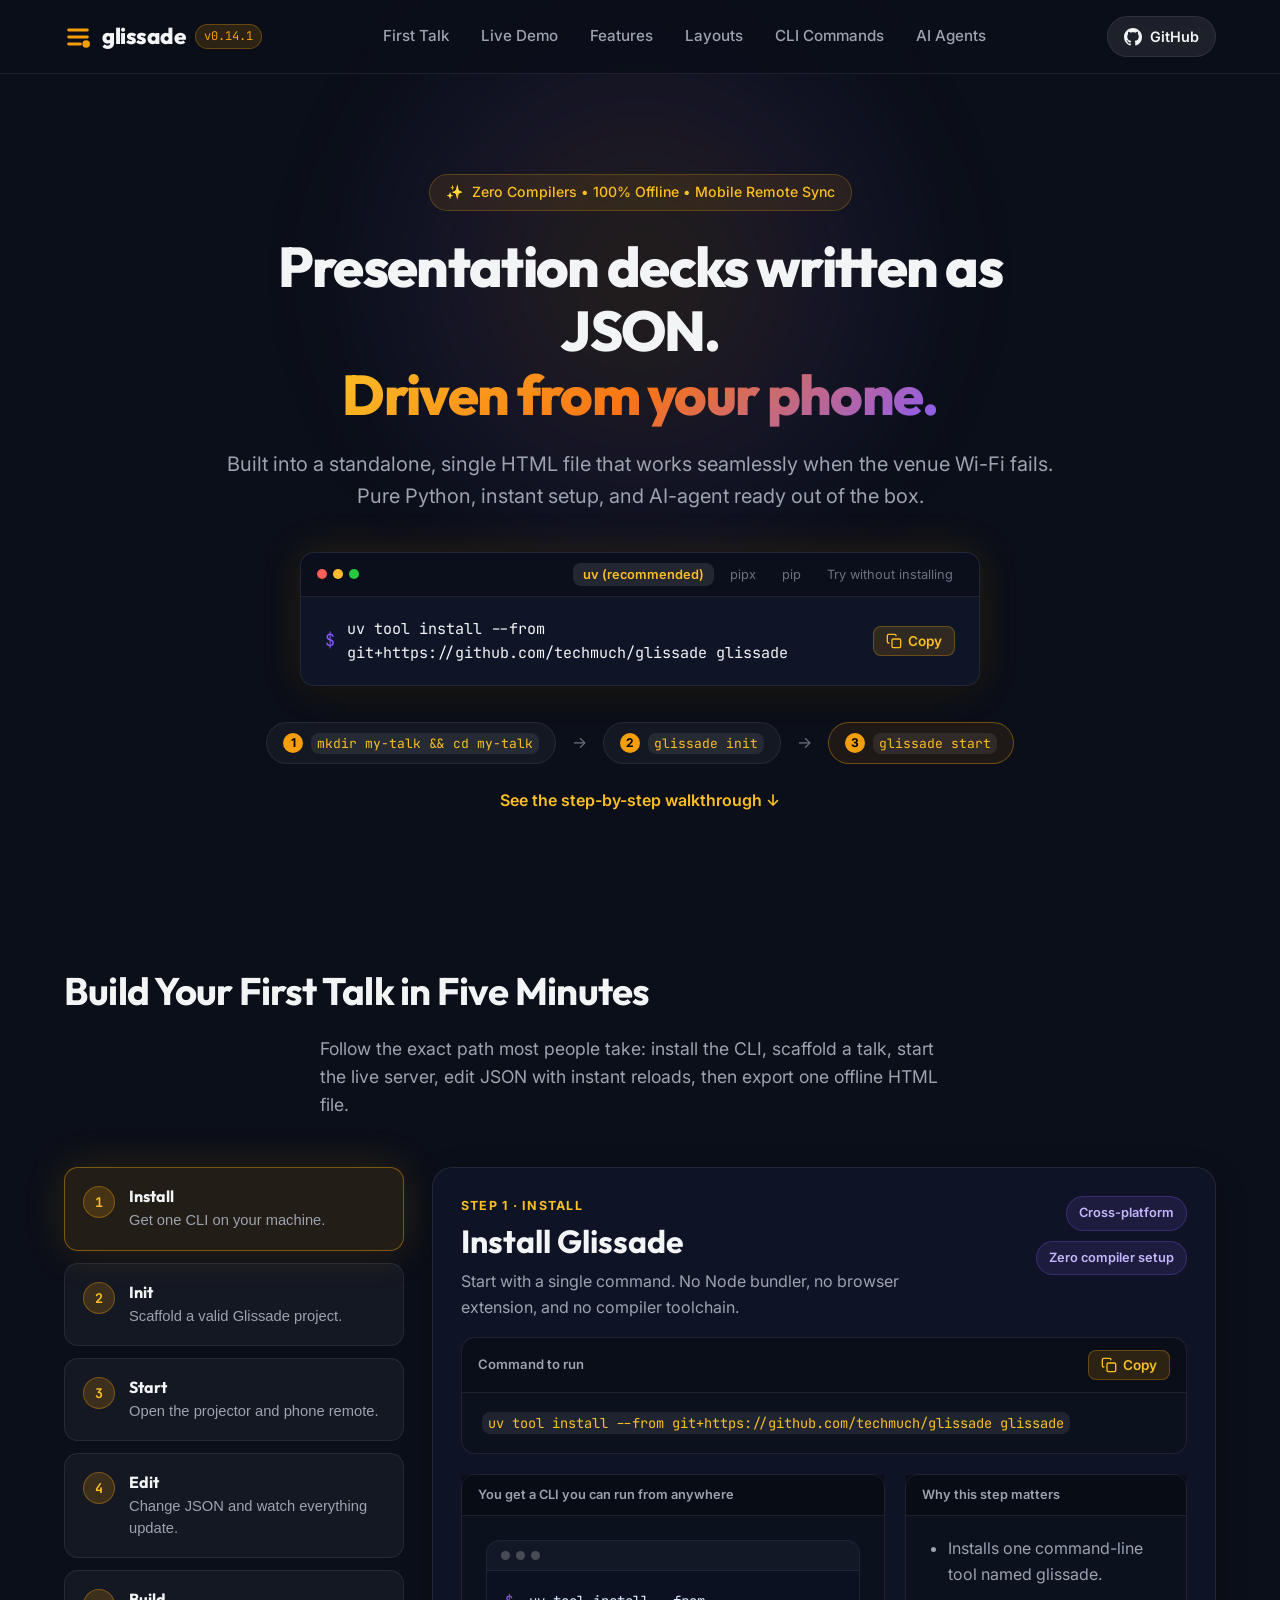
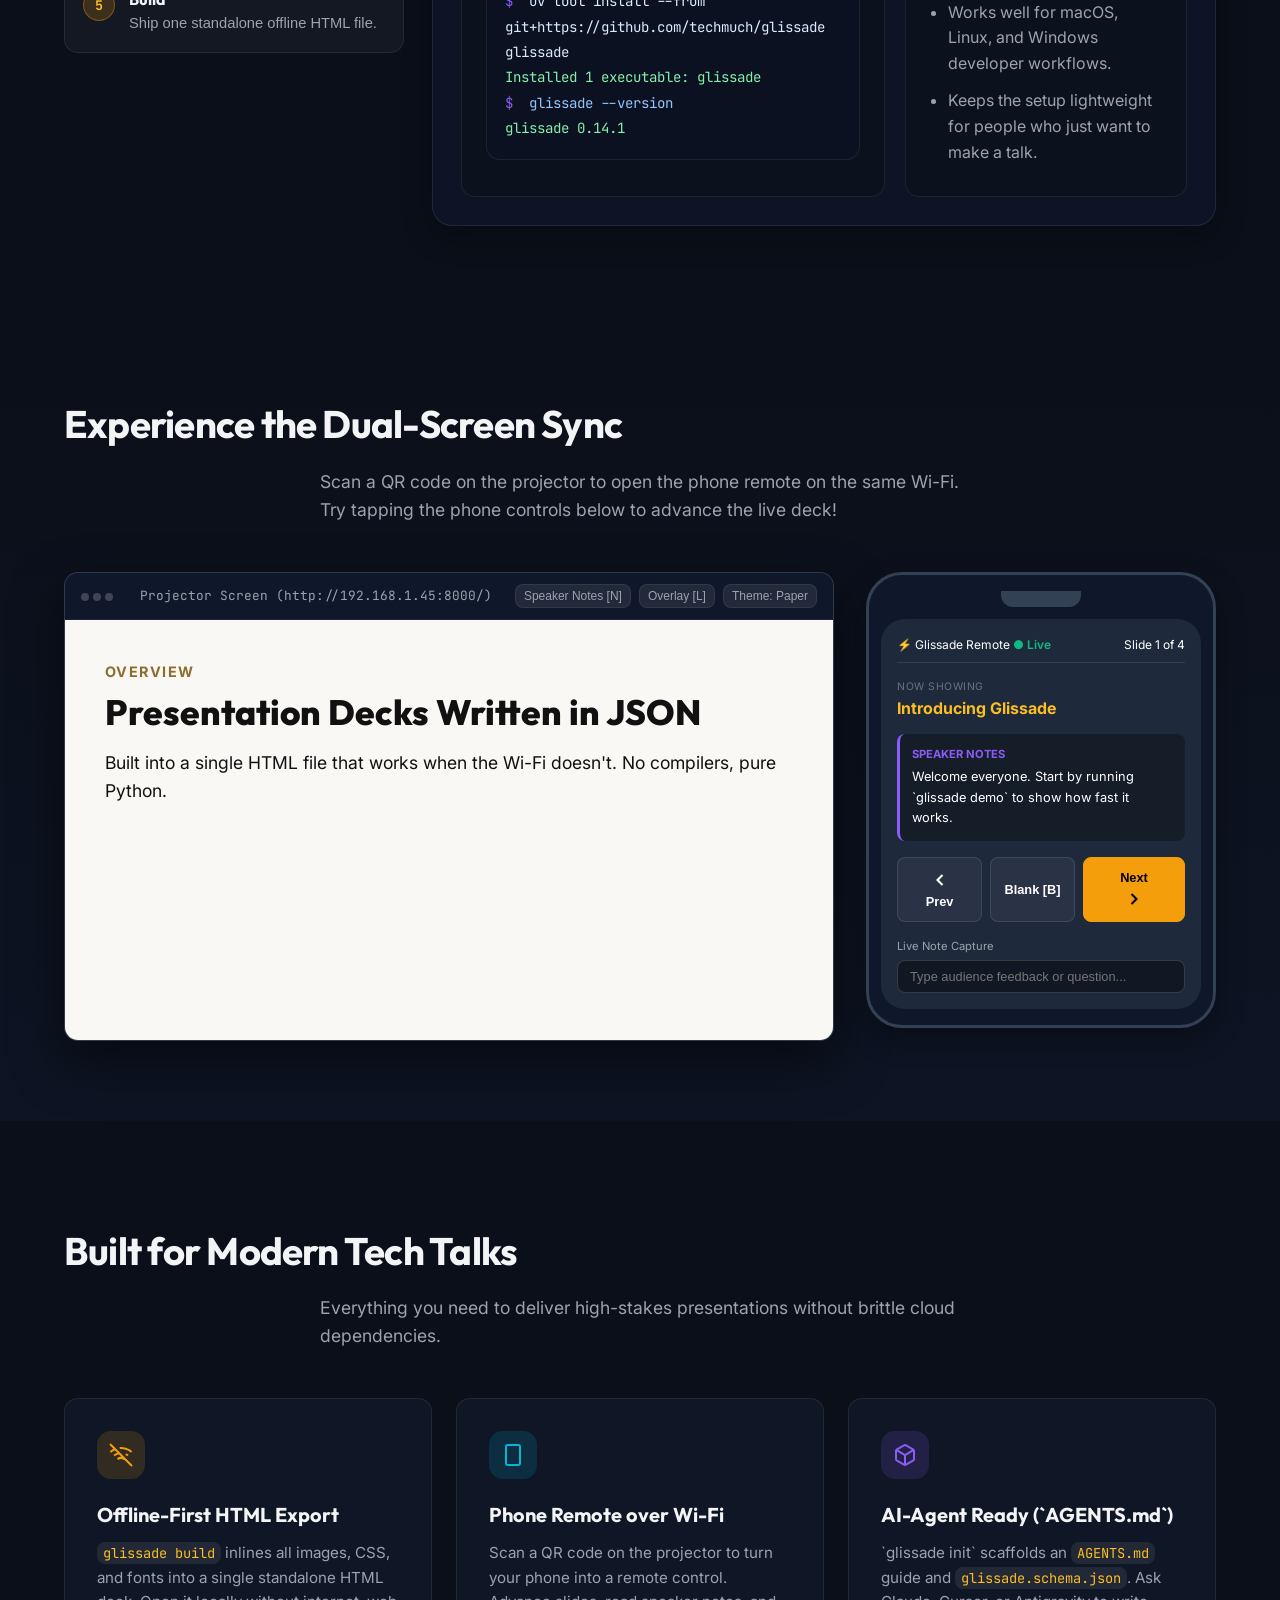
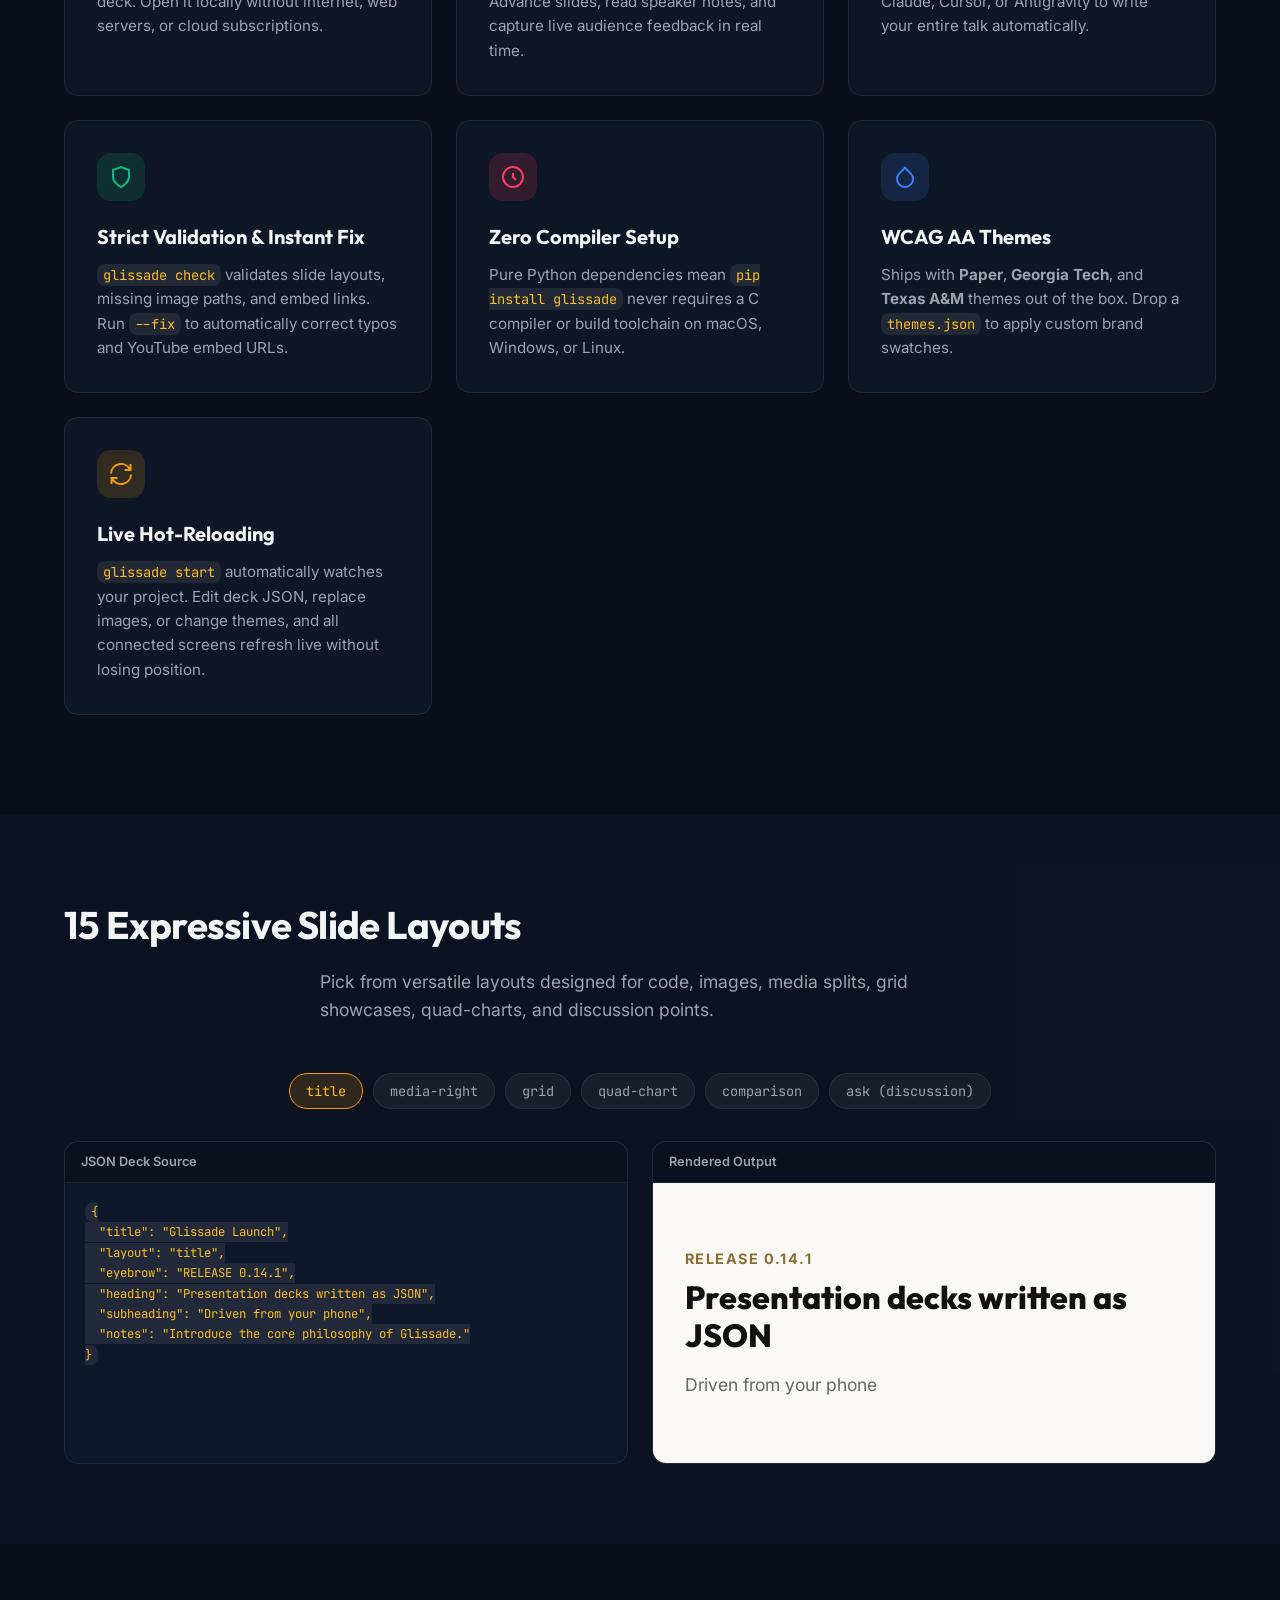
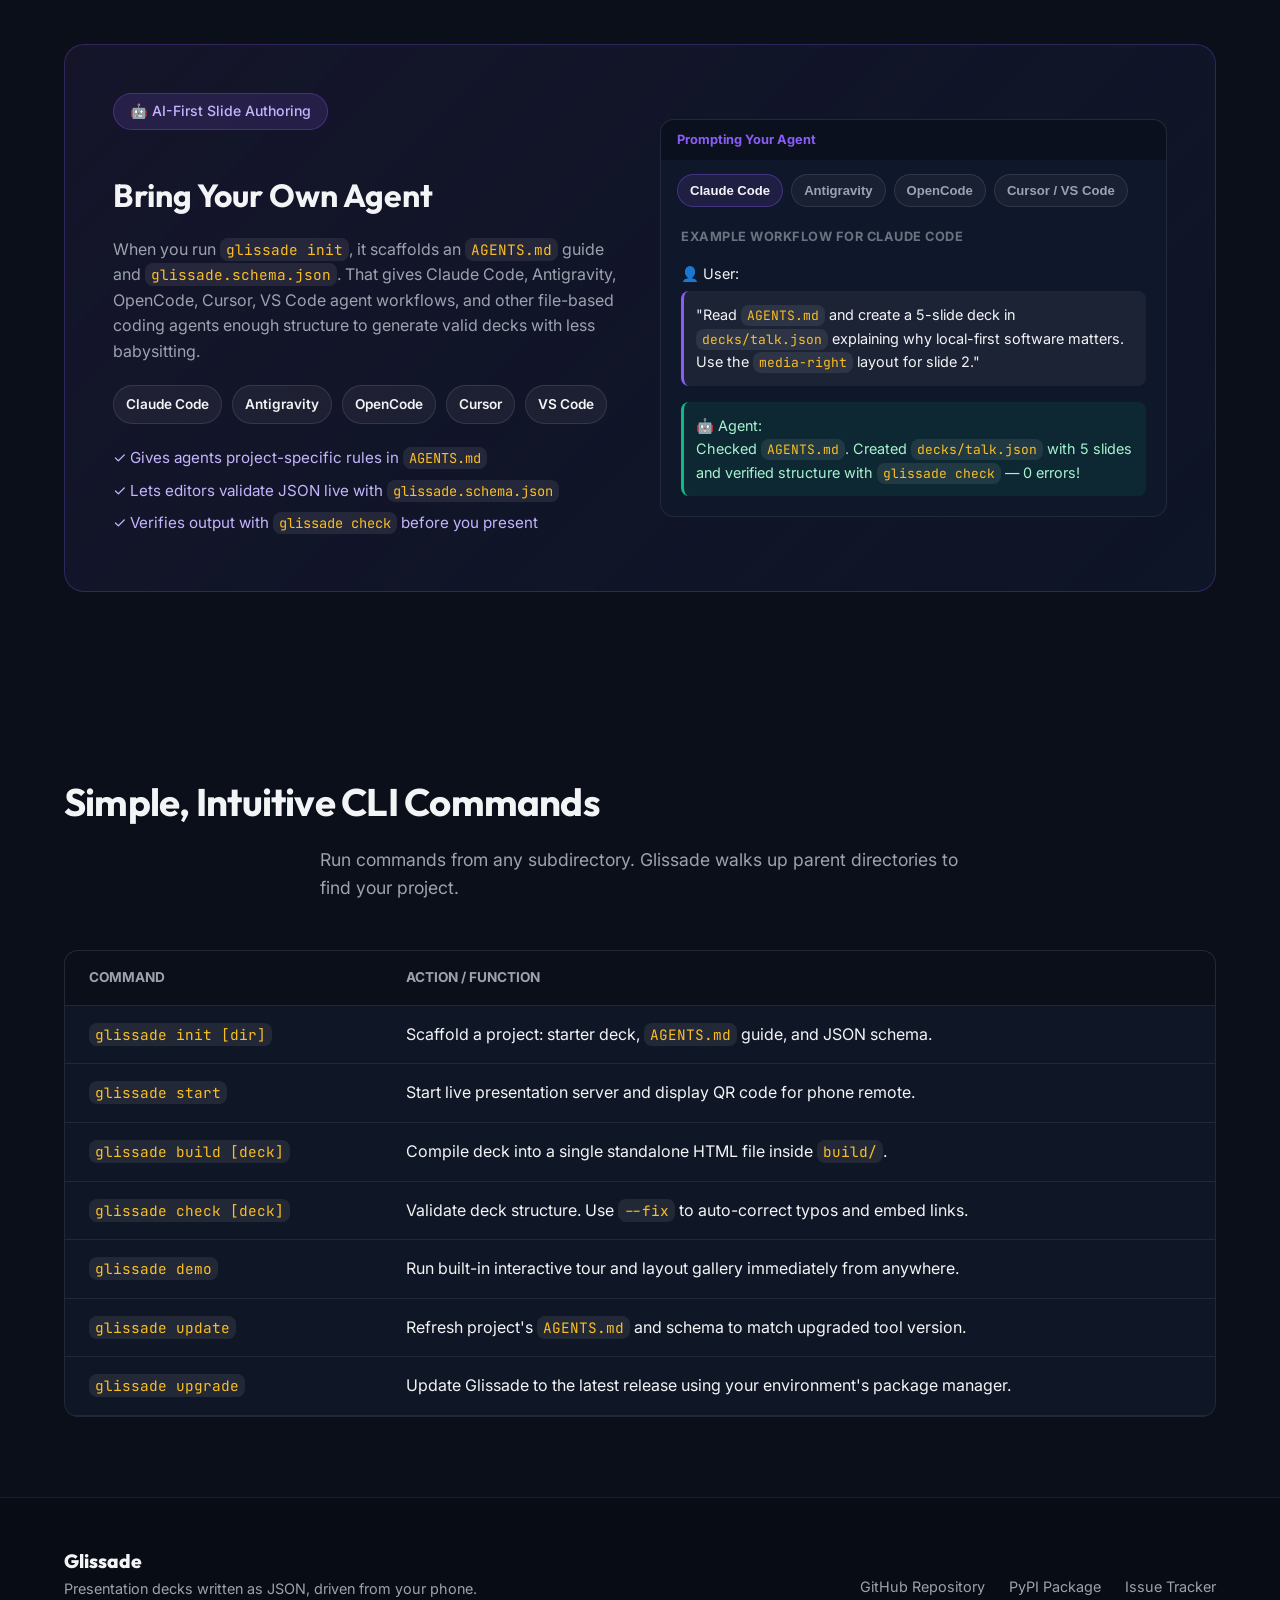
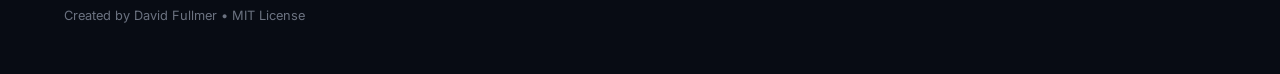
==== commit 51480e5f: "chore: release 0.14.1" ====
--- a/website/index.html
+++ b/website/index.html
@@ -72,7 +72,7 @@
           <circle cx="19" cy="18" r="2" fill="currentColor"/>
         </svg>
         <span class="brand-name">glissade</span>
-        <span class="version-badge">v0.14.0</span>
+        <span class="version-badge">v0.14.1</span>
       </a>
 
       <nav class="nav-links">
@@ -475,7 +475,7 @@
             <pre class="json-code"><code id="layoutJsonCode">{
   "title": "Glissade Launch",
   "layout": "title",
-  "eyebrow": "RELEASE 0.14.0",
+  "eyebrow": "RELEASE 0.14.1",
   "heading": "Presentation decks written as JSON",
   "subheading": "Driven from your phone",
   "notes": "Introduce the core philosophy of Glissade."
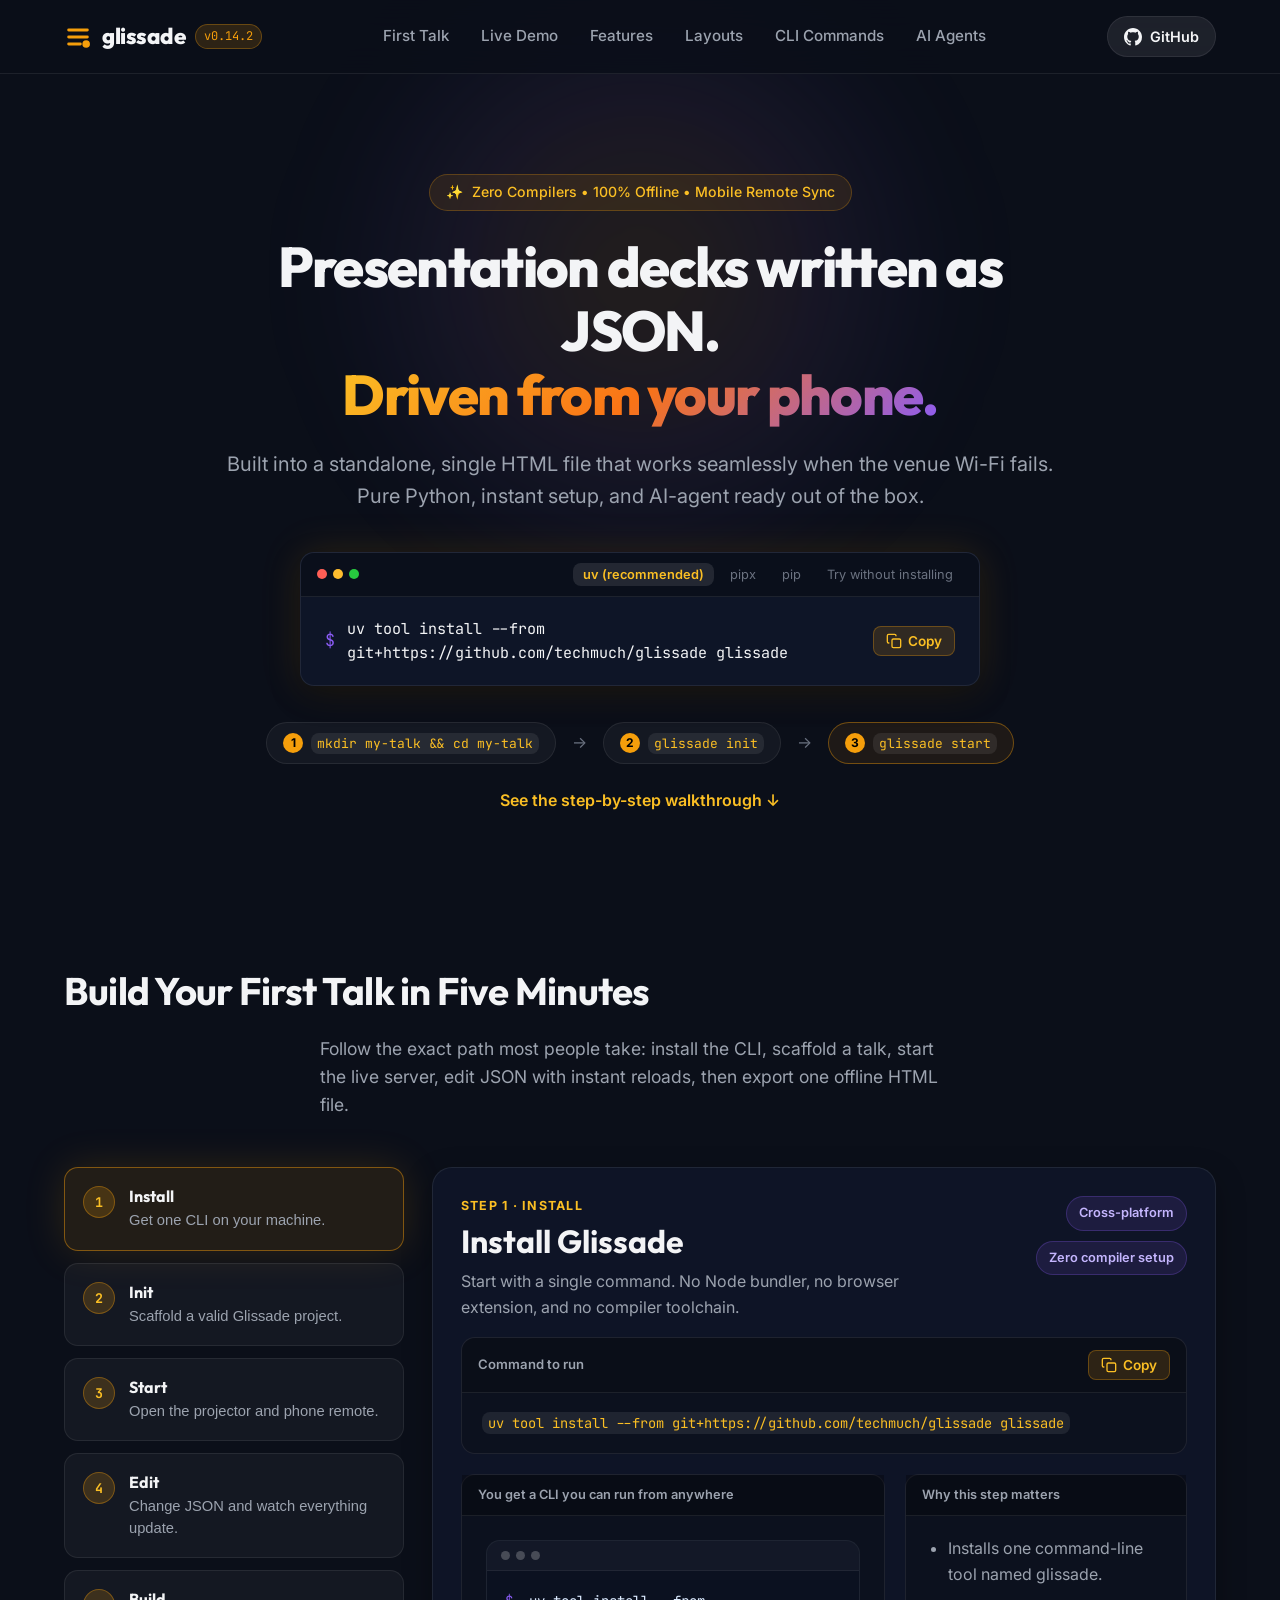
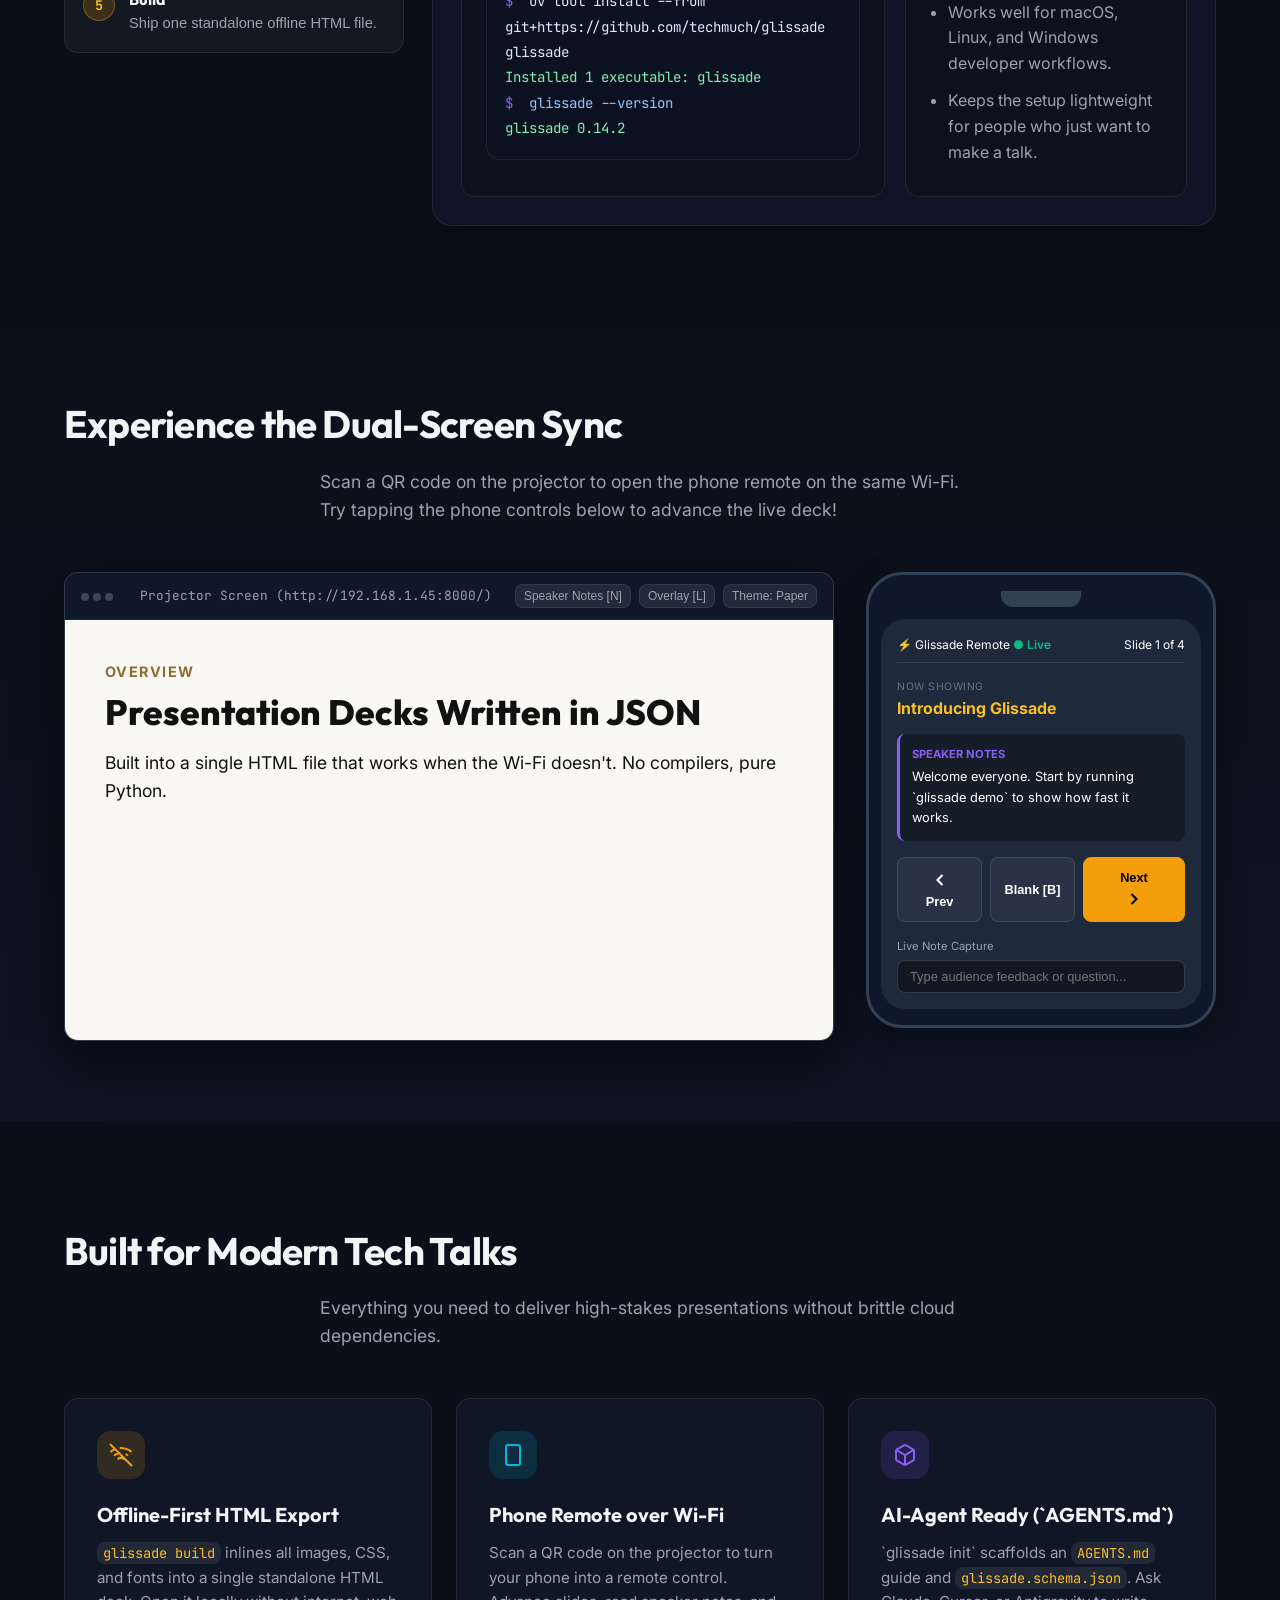
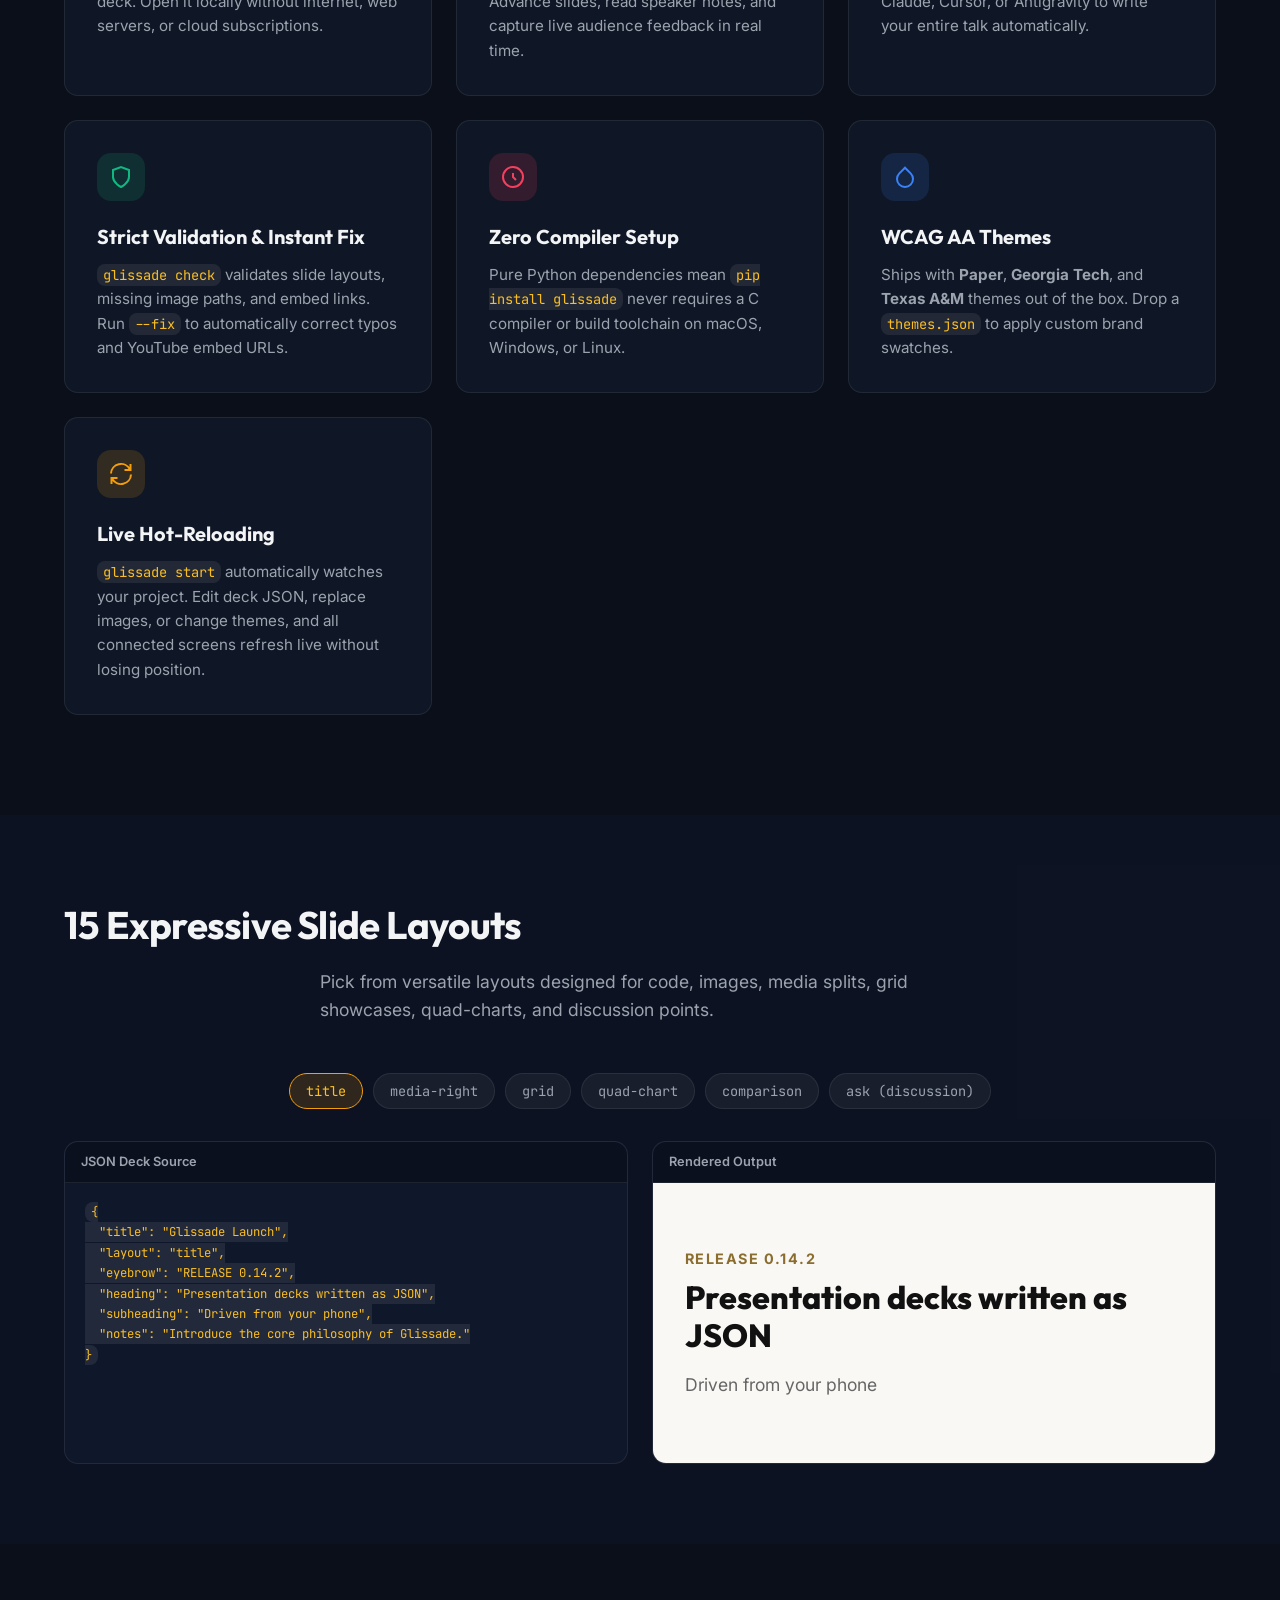
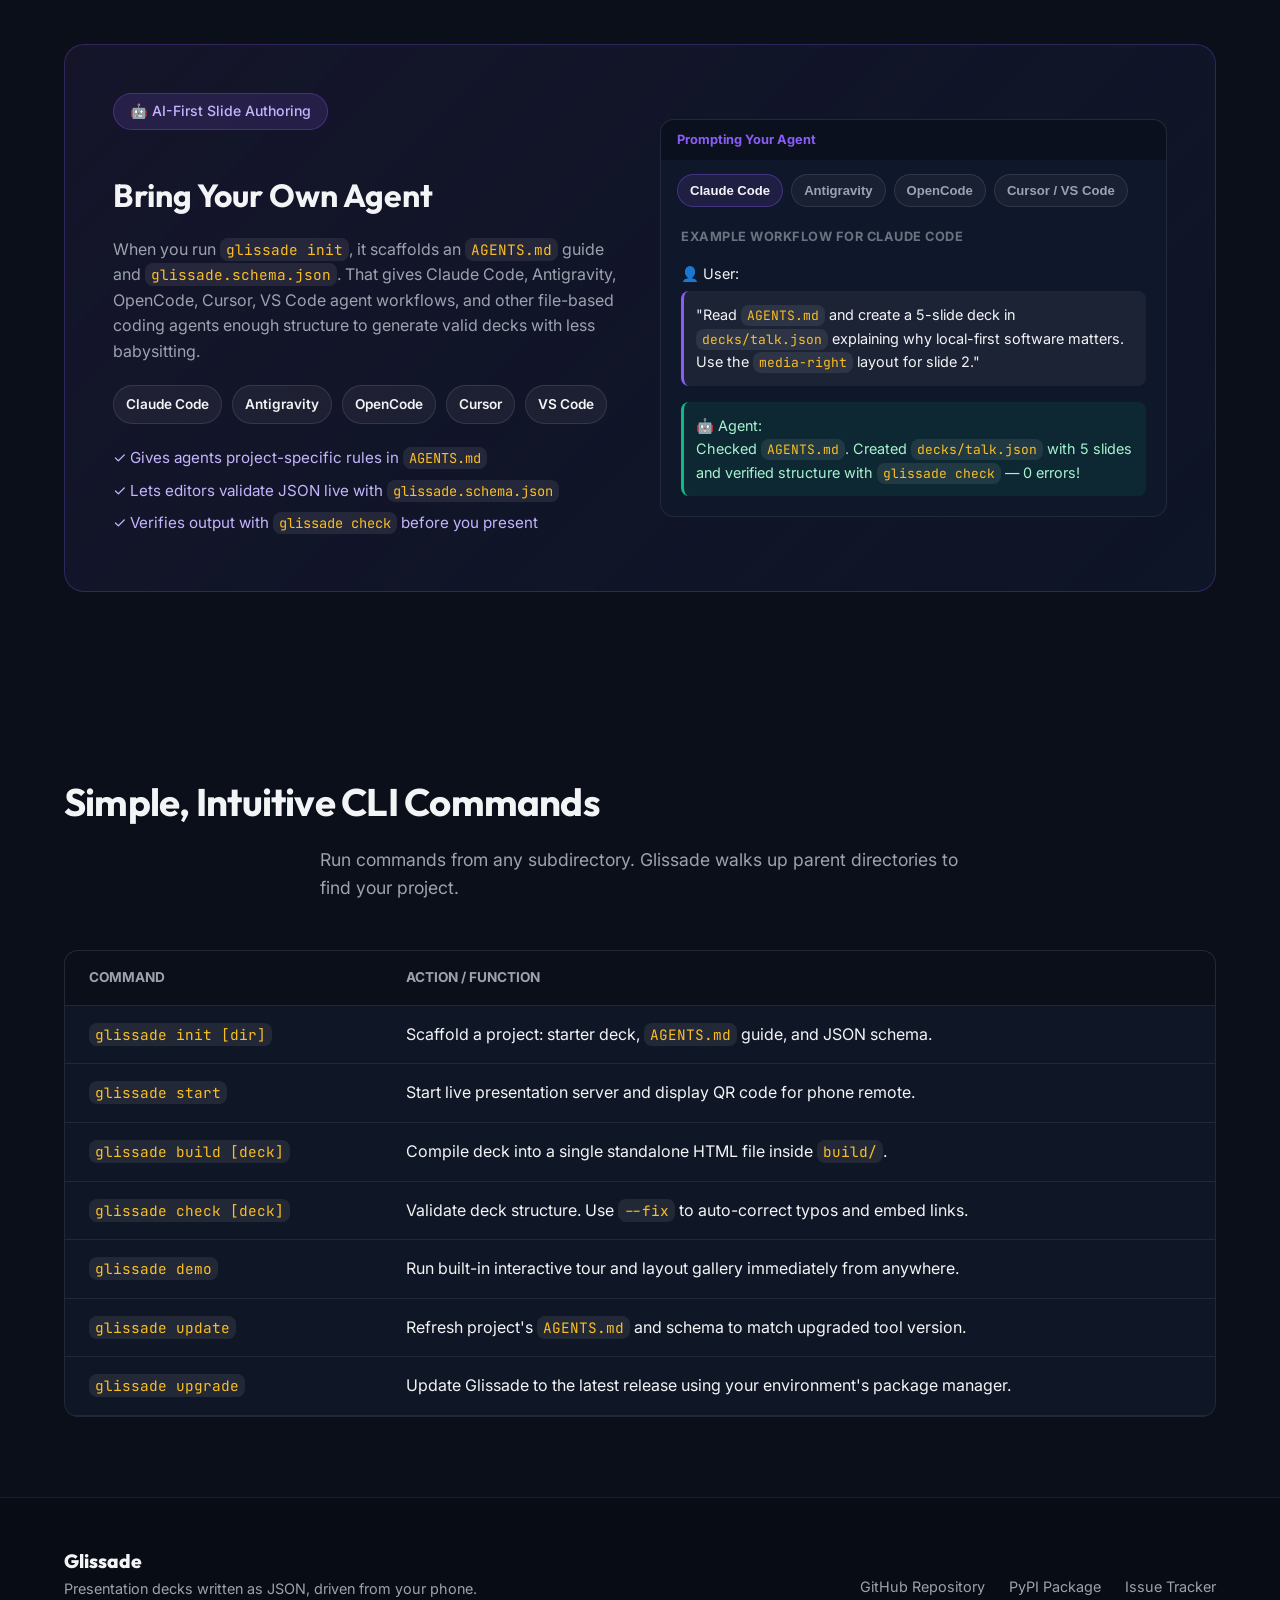
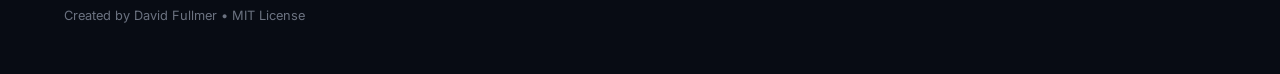
==== commit eaa01f0f: "chore: release 0.14.2" ====
--- a/website/index.html
+++ b/website/index.html
@@ -72,7 +72,7 @@
           <circle cx="19" cy="18" r="2" fill="currentColor"/>
         </svg>
         <span class="brand-name">glissade</span>
-        <span class="version-badge">v0.14.1</span>
+        <span class="version-badge">v0.14.2</span>
       </a>
 
       <nav class="nav-links">
@@ -475,7 +475,7 @@
             <pre class="json-code"><code id="layoutJsonCode">{
   "title": "Glissade Launch",
   "layout": "title",
-  "eyebrow": "RELEASE 0.14.1",
+  "eyebrow": "RELEASE 0.14.2",
   "heading": "Presentation decks written as JSON",
   "subheading": "Driven from your phone",
   "notes": "Introduce the core philosophy of Glissade."
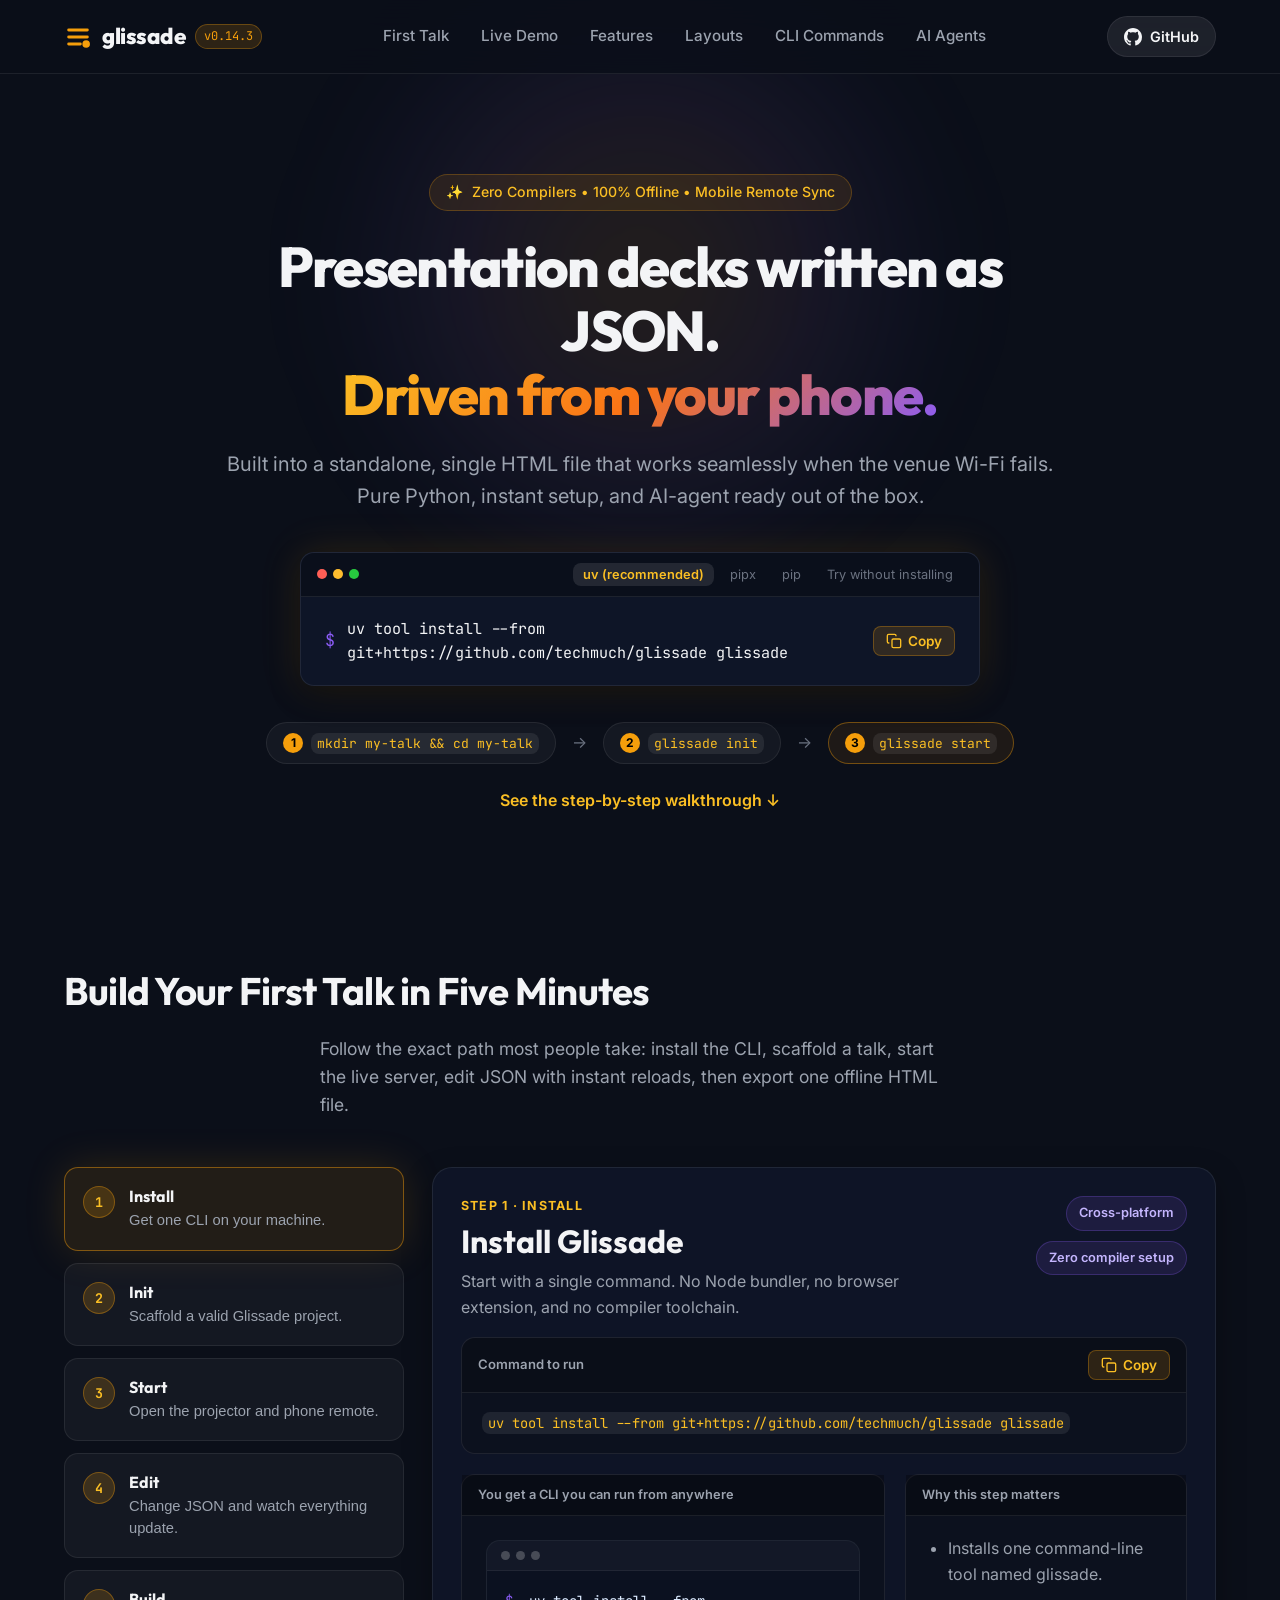
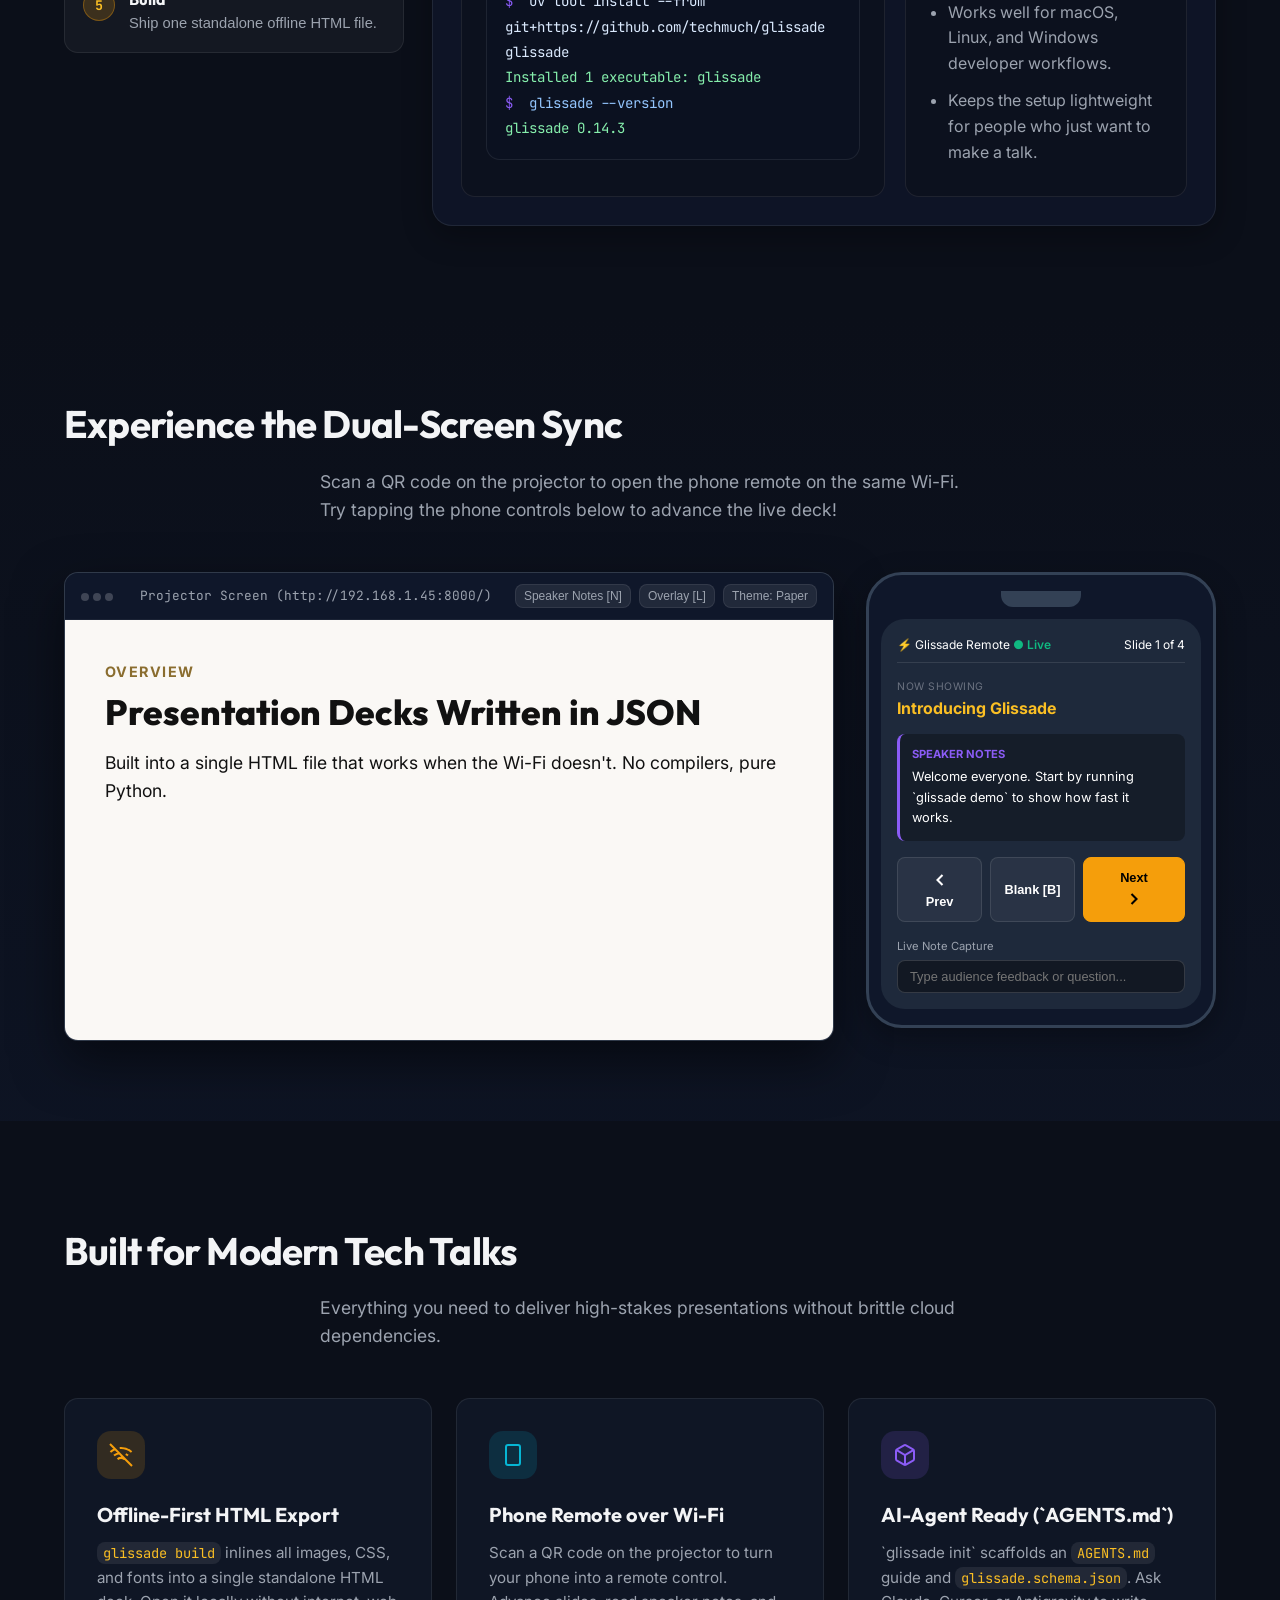
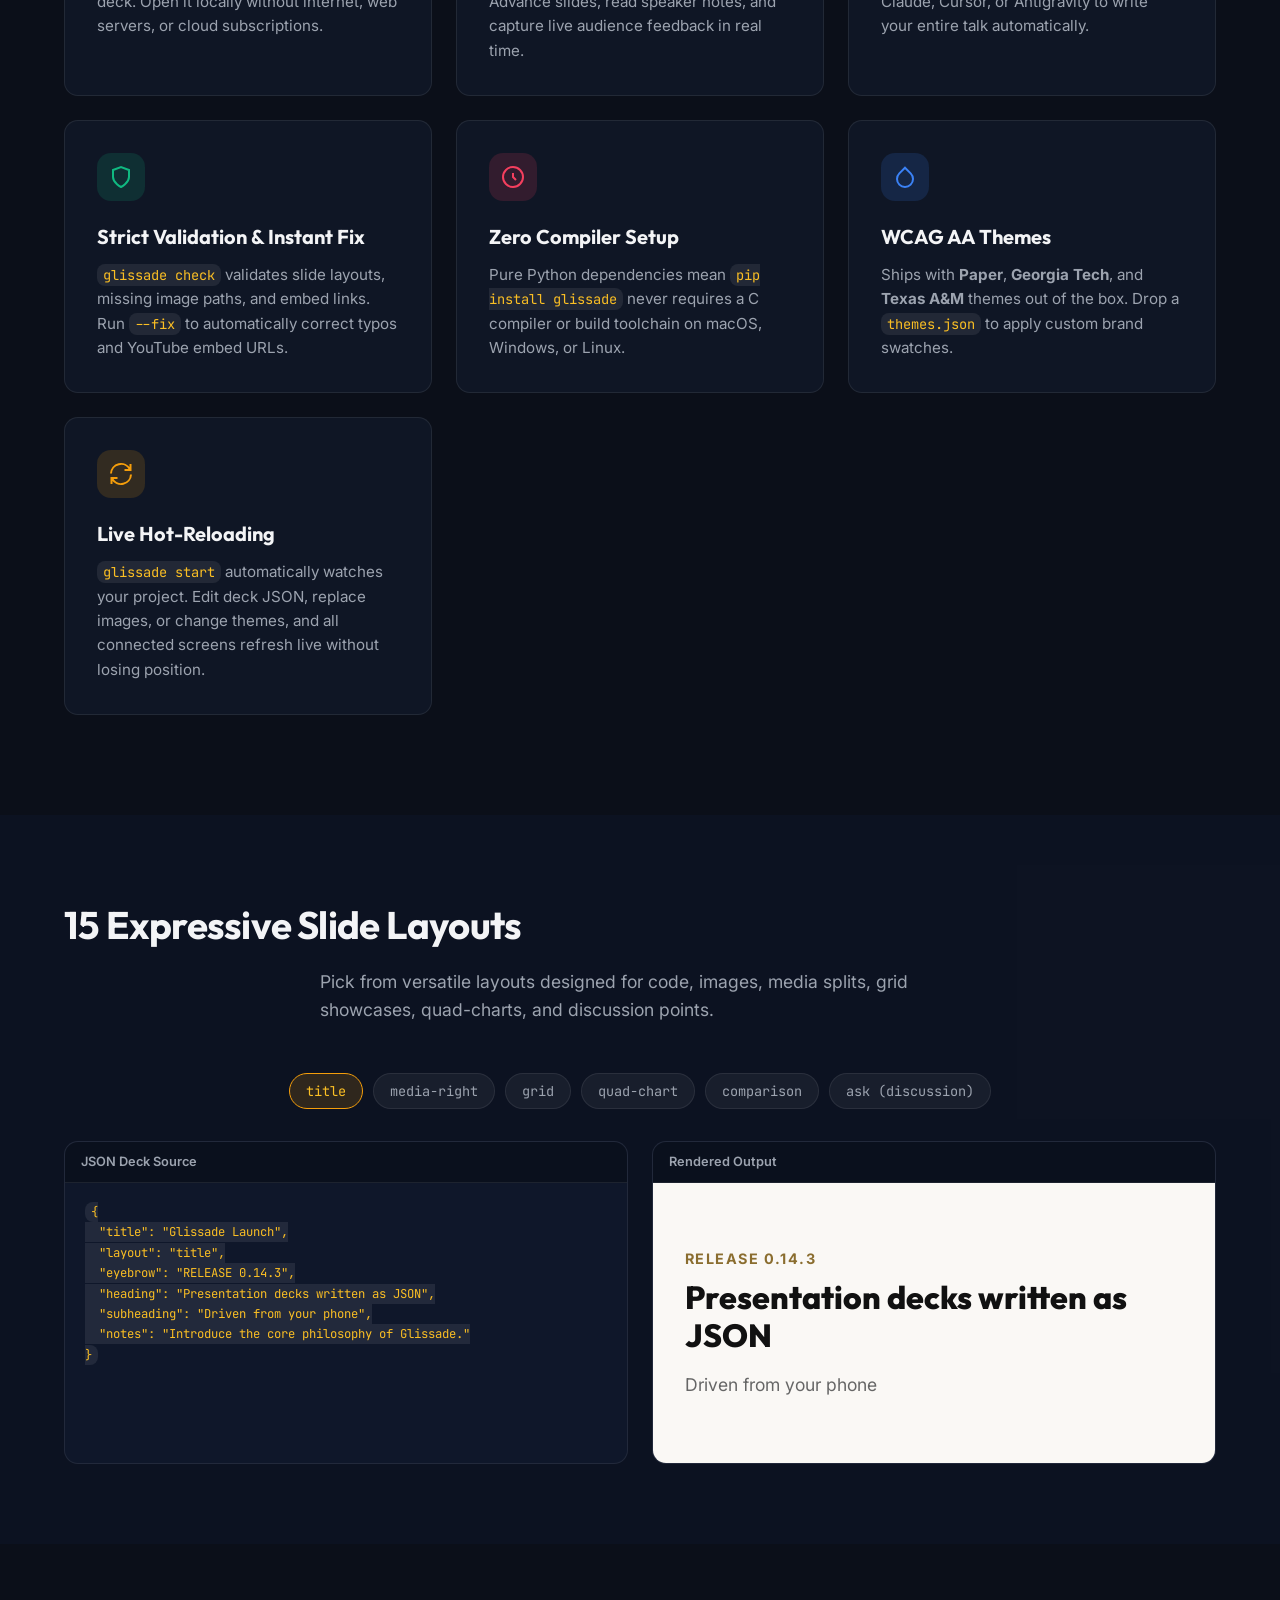
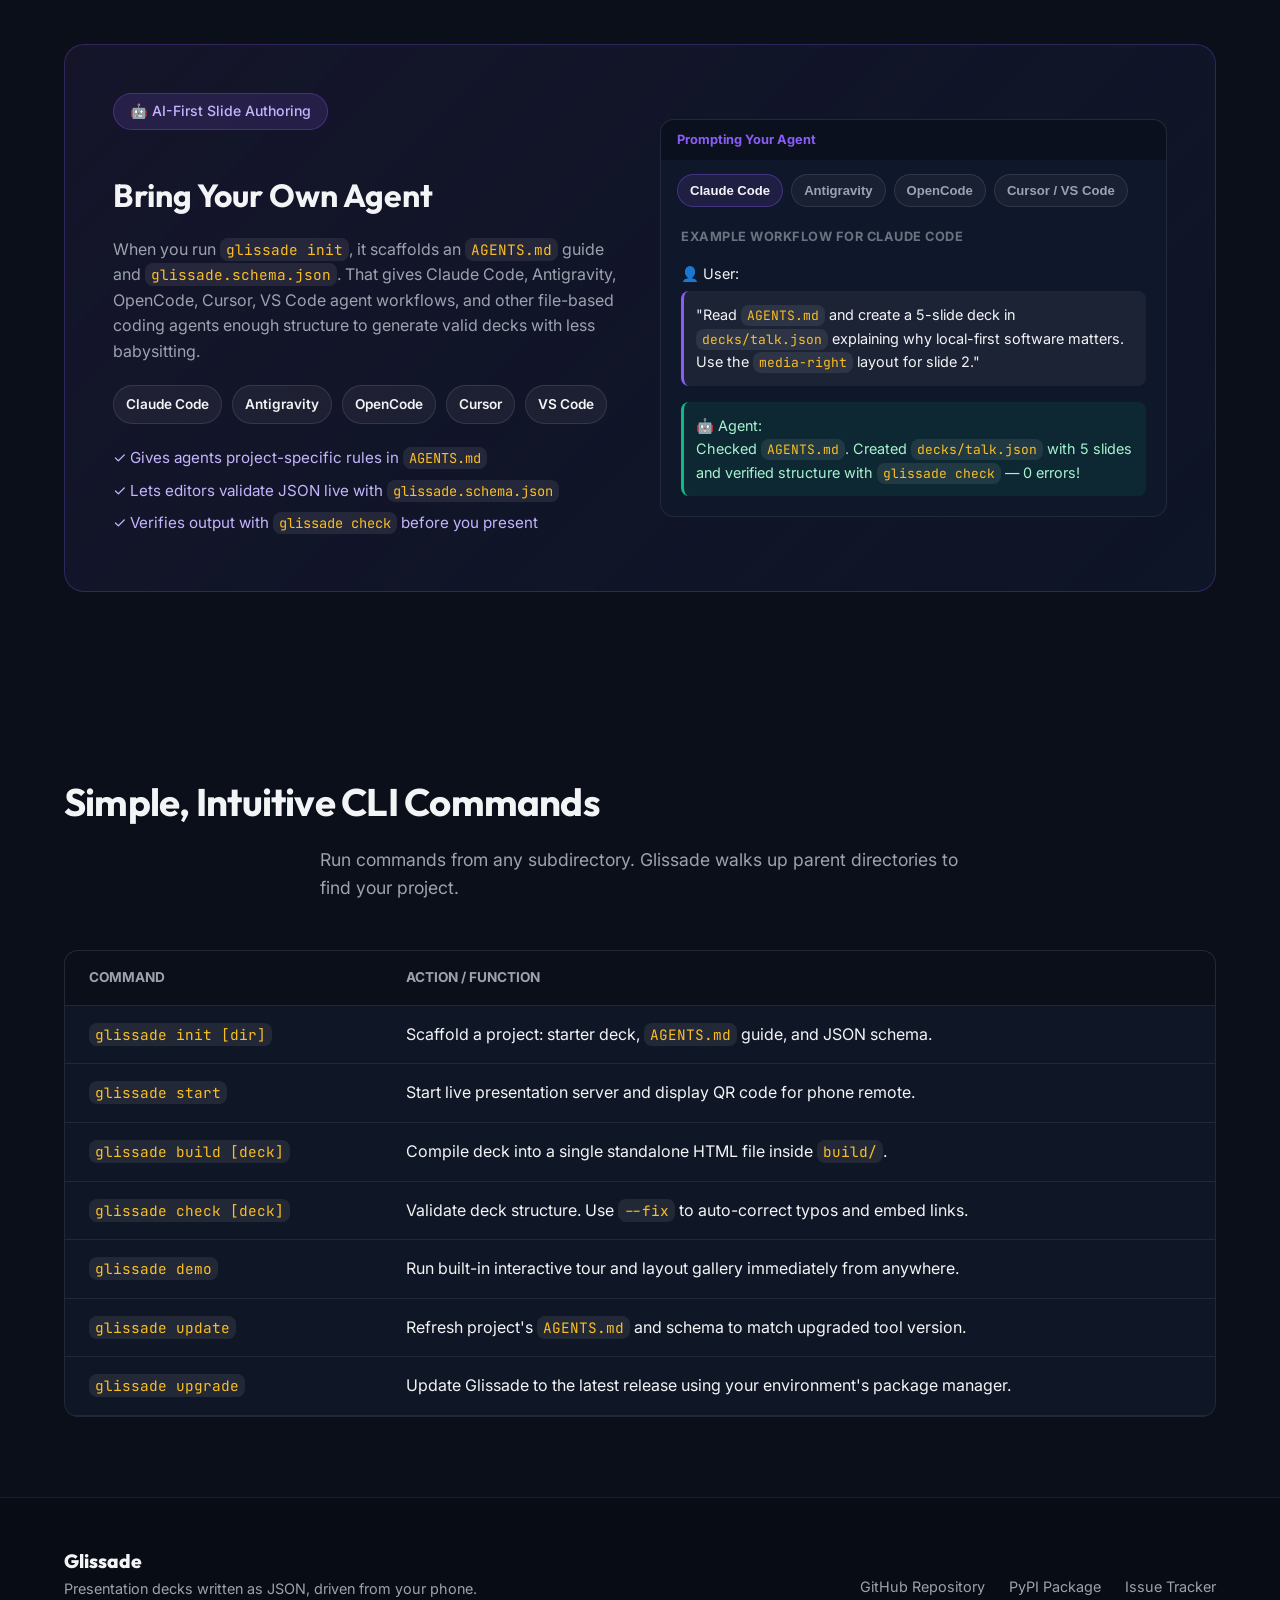
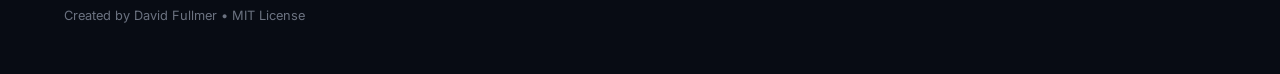
==== commit 46493415: "chore: release 0.14.3" ====
--- a/website/index.html
+++ b/website/index.html
@@ -72,7 +72,7 @@
           <circle cx="19" cy="18" r="2" fill="currentColor"/>
         </svg>
         <span class="brand-name">glissade</span>
-        <span class="version-badge">v0.14.2</span>
+        <span class="version-badge">v0.14.3</span>
       </a>
 
       <nav class="nav-links">
@@ -475,7 +475,7 @@
             <pre class="json-code"><code id="layoutJsonCode">{
   "title": "Glissade Launch",
   "layout": "title",
-  "eyebrow": "RELEASE 0.14.2",
+  "eyebrow": "RELEASE 0.14.3",
   "heading": "Presentation decks written as JSON",
   "subheading": "Driven from your phone",
   "notes": "Introduce the core philosophy of Glissade."
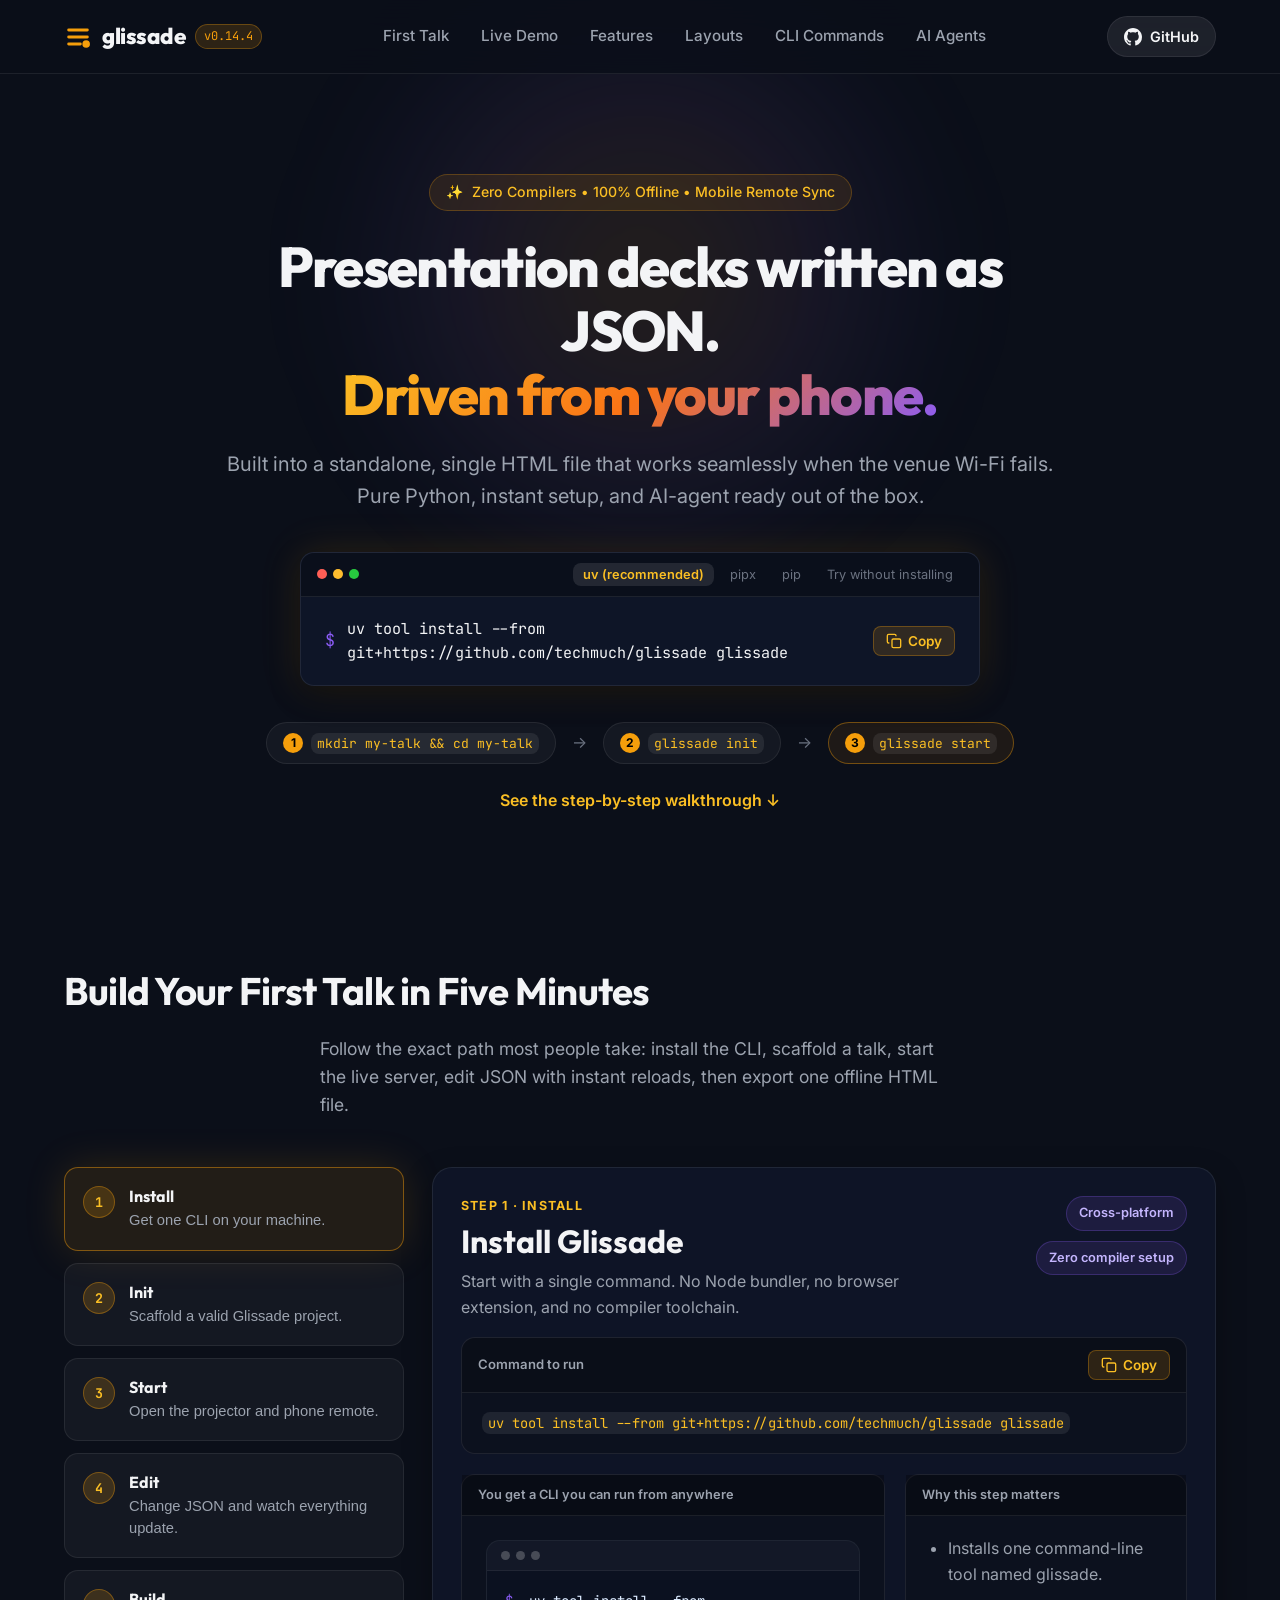
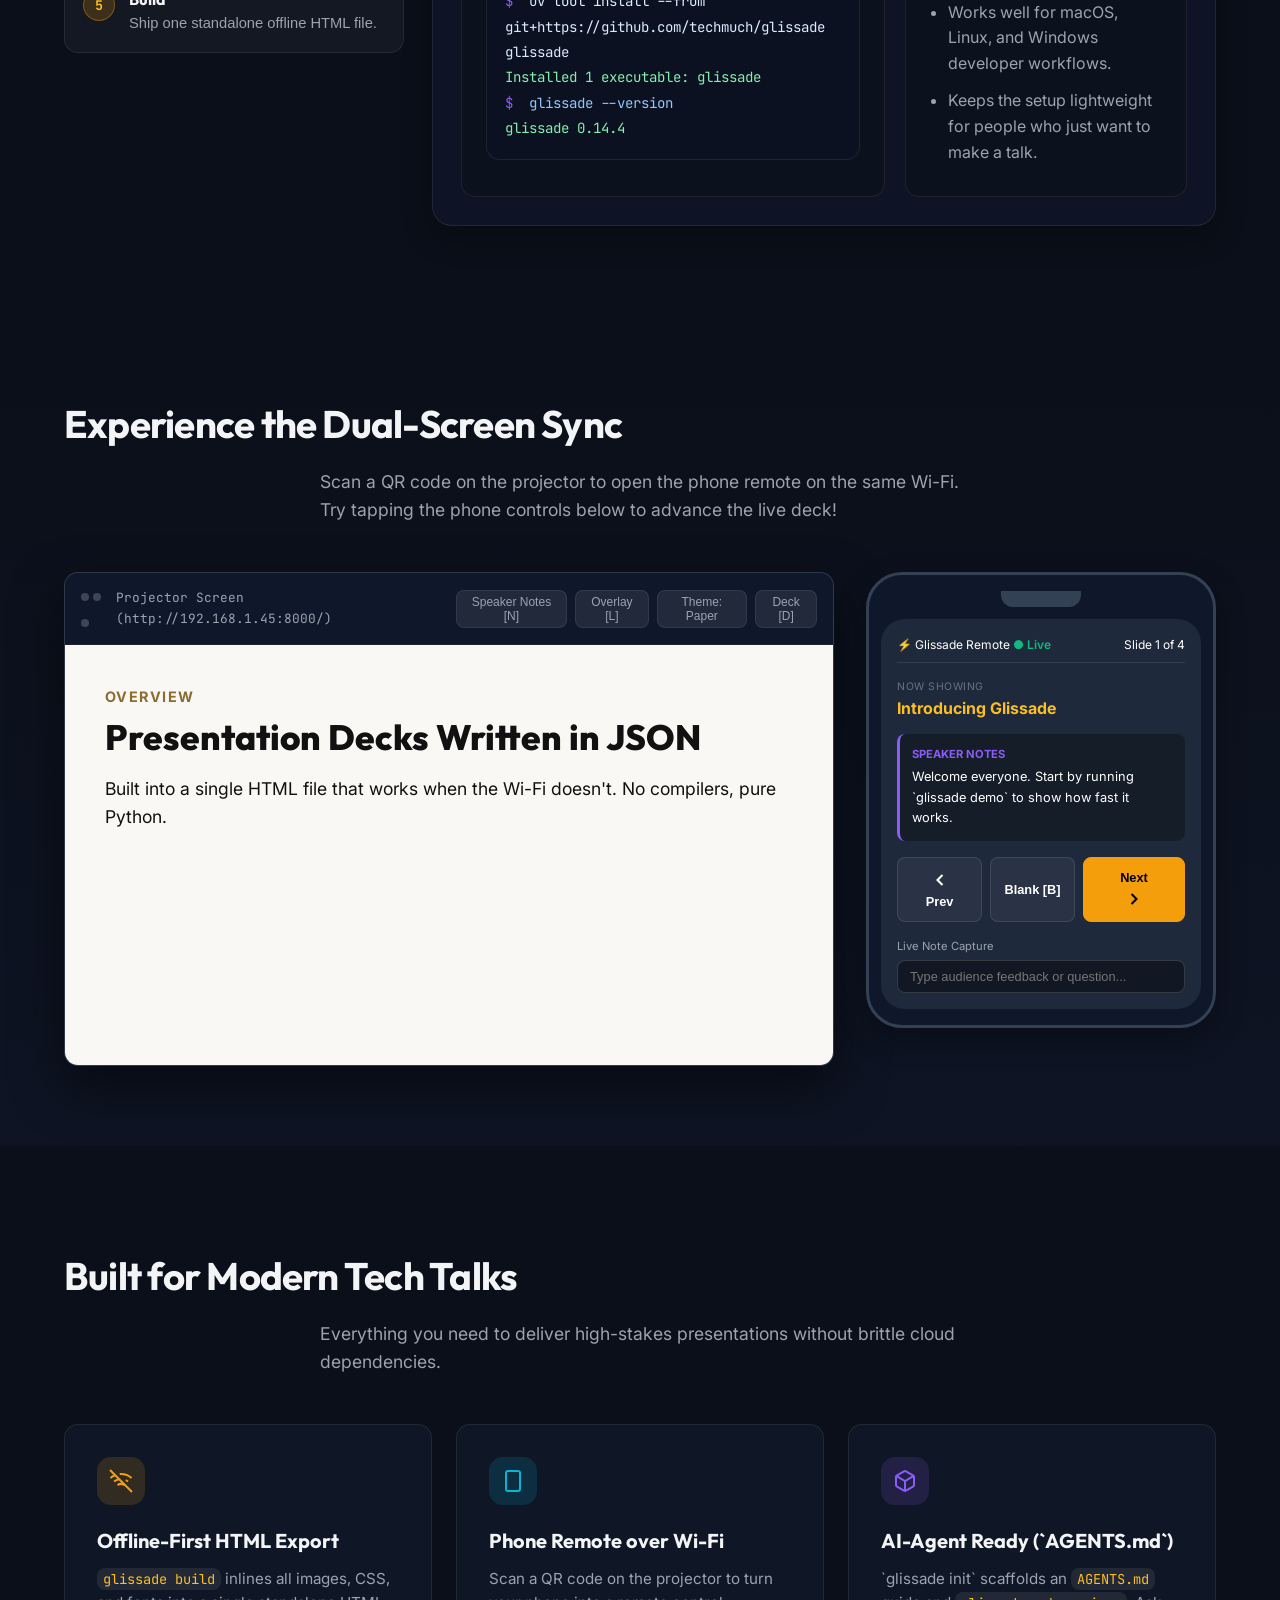
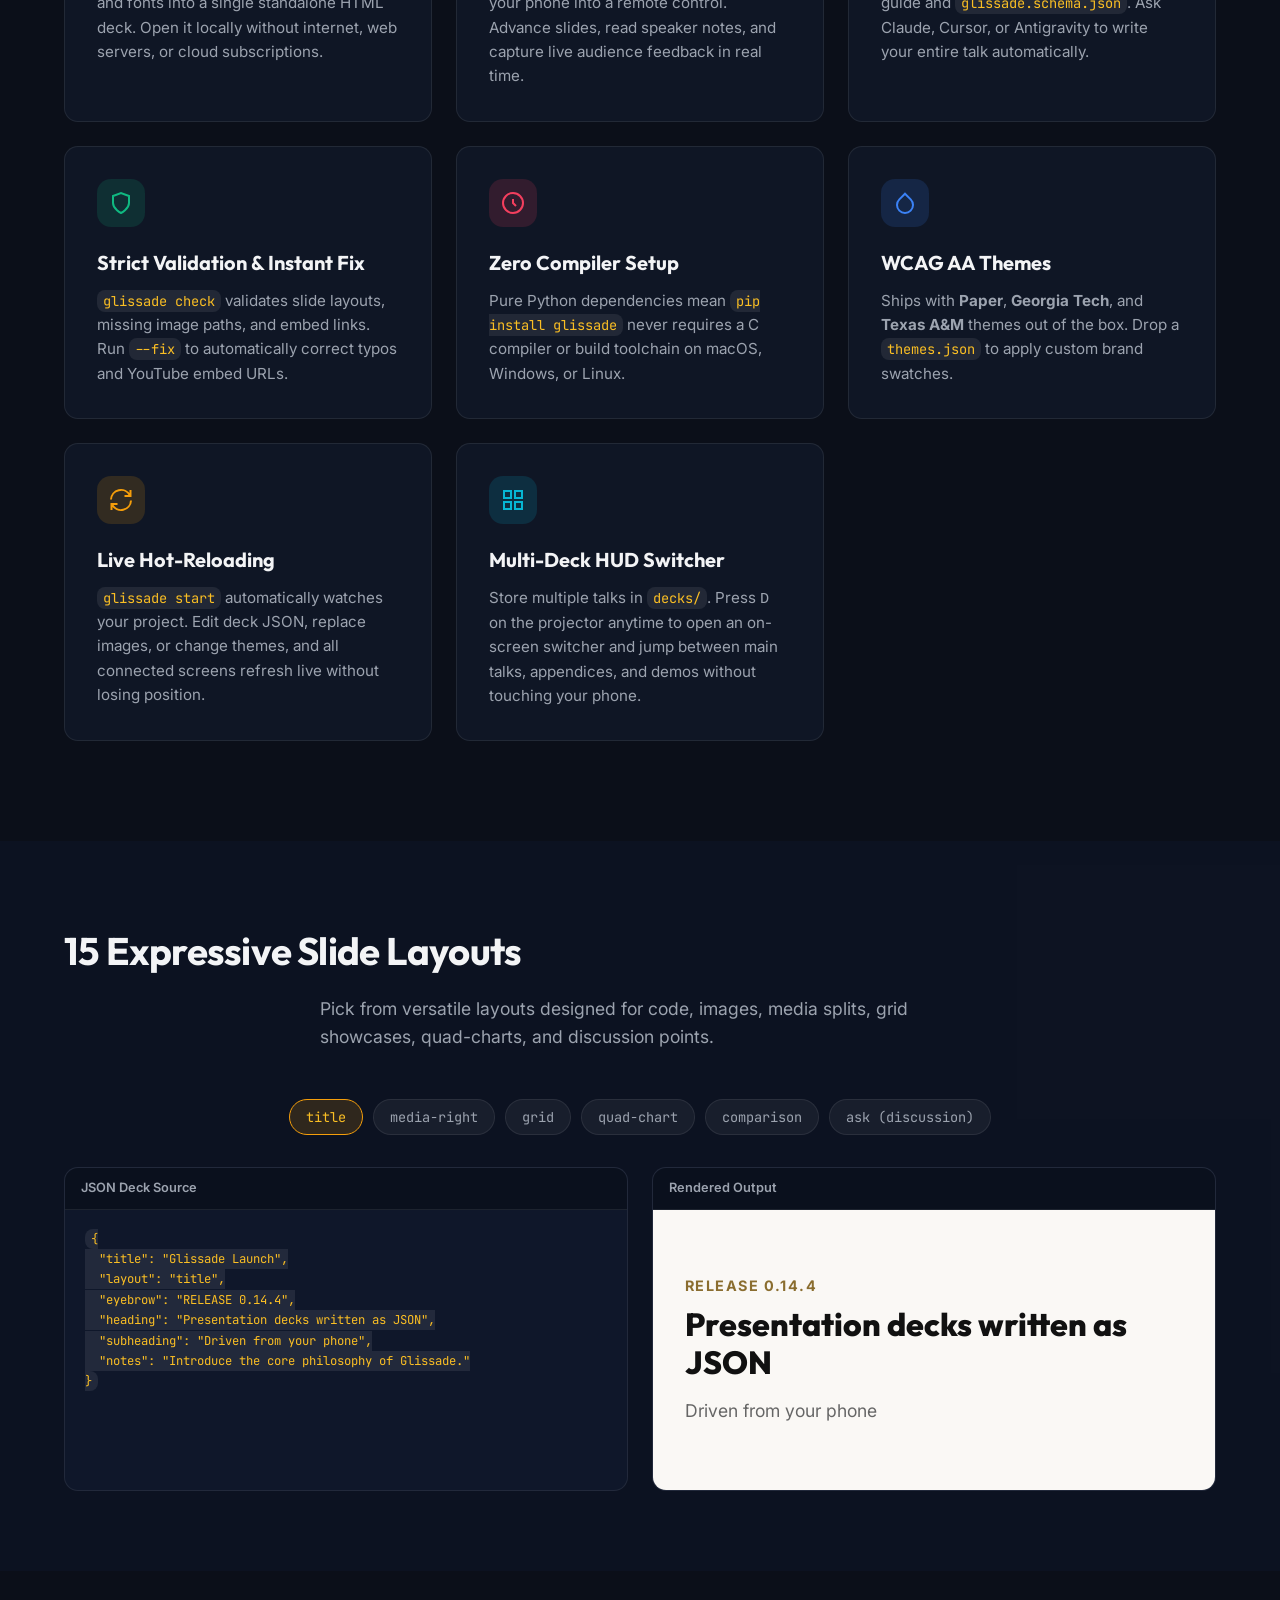
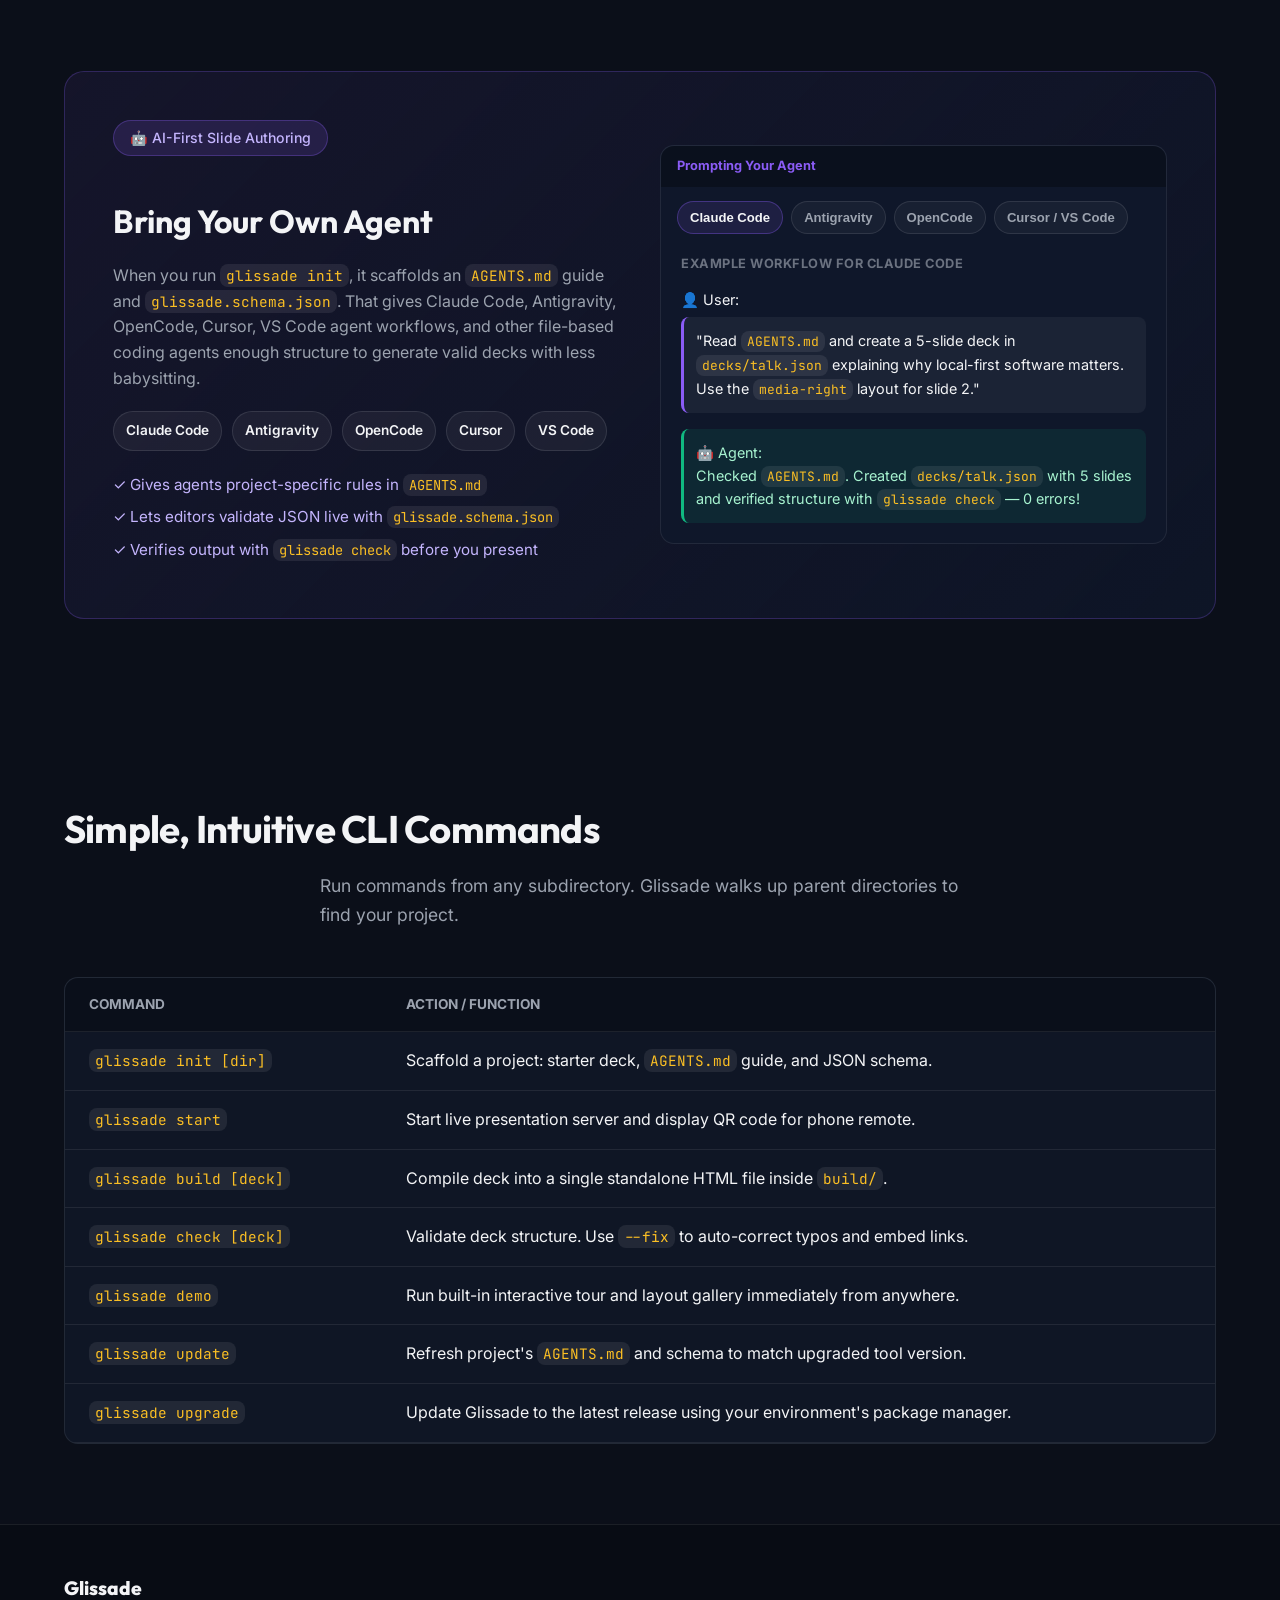
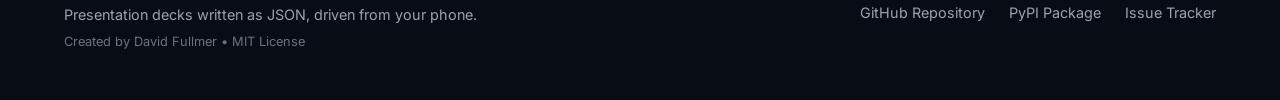
==== commit 52b16740: "feat: add on-screen deck switcher overlay with 'd' shortcut (v0.14.4)" ====
--- a/website/index.html
+++ b/website/index.html
@@ -72,7 +72,7 @@
           <circle cx="19" cy="18" r="2" fill="currentColor"/>
         </svg>
         <span class="brand-name">glissade</span>
-        <span class="version-badge">v0.14.3</span>
+        <span class="version-badge">v0.14.4</span>
       </a>
 
       <nav class="nav-links">
@@ -283,6 +283,7 @@
               <button class="screen-btn" id="toggleNotesBtn" title="Toggle Speaker Notes [N]">Speaker Notes [N]</button>
               <button class="screen-btn" id="toggleLiveOverlayBtn" title="Toggle Live Overlay [L]">Overlay [L]</button>
               <button class="screen-btn" id="cycleThemeBtn" title="Cycle Theme [T]">Theme: <span id="themeName">Paper</span></button>
+              <button class="screen-btn" id="switchDeckBtn" title="Switch Deck [D]">Deck [D]</button>
             </div>
           </div>
           
@@ -305,6 +306,34 @@
             <div class="live-overlay hidden" id="liveOverlayDisplay">
               <div class="overlay-header">📌 Audience Live Notes (Overlay)</div>
               <div class="overlay-content" id="overlayText">Q: Can we customize fonts? A: Yes via themes.json!</div>
+            </div>
+
+            <!-- Deck Switcher HUD (Toggled by D) -->
+            <div class="deck-picker-overlay hidden" id="deckPickerOverlay">
+              <div class="dp-card-sim">
+                <div class="dp-head-sim">
+                  <span class="dp-title-sim">Switch Deck</span>
+                  <span class="dp-hint-sim">Shortcut: D · Esc</span>
+                </div>
+                <div class="dp-list-sim" id="dpSimList">
+                  <div class="dp-item-sim active" data-deck="0">
+                    <span class="dp-key-sim">1</span>
+                    <div class="dp-info-sim">
+                      <div class="dp-name-sim">Launch Talk <span class="dp-badge-sim">Current</span></div>
+                      <div class="dp-desc-sim">Main introductory presentation</div>
+                    </div>
+                    <span class="dp-count-sim">4 slides</span>
+                  </div>
+                  <div class="dp-item-sim" data-deck="1">
+                    <span class="dp-key-sim">2</span>
+                    <div class="dp-info-sim">
+                      <div class="dp-name-sim">Appendix & Architecture</div>
+                      <div class="dp-desc-sim">Deep dive specs and schemas</div>
+                    </div>
+                    <span class="dp-count-sim">2 slides</span>
+                  </div>
+                </div>
+              </div>
             </div>
           </div>
 
@@ -444,6 +473,16 @@
             <code>glissade start</code> automatically watches your project. Edit deck JSON, replace images, or change themes, and all connected screens refresh live without losing position.
           </p>
         </div>
+
+        <div class="feature-card">
+          <div class="feature-icon bg-cyan">
+            <svg width="24" height="24" viewBox="0 0 24 24" fill="none" stroke="currentColor" stroke-width="2"><rect x="3" y="3" width="7" height="7"></rect><rect x="14" y="3" width="7" height="7"></rect><rect x="14" y="14" width="7" height="7"></rect><rect x="3" y="14" width="7" height="7"></rect></svg>
+          </div>
+          <h3>Multi-Deck HUD Switcher</h3>
+          <p>
+            Store multiple talks in <code>decks/</code>. Press <kbd>D</kbd> on the projector anytime to open an on-screen switcher and jump between main talks, appendices, and demos without touching your phone.
+          </p>
+        </div>
       </div>
     </div>
   </section>
@@ -475,7 +514,7 @@
             <pre class="json-code"><code id="layoutJsonCode">{
   "title": "Glissade Launch",
   "layout": "title",
-  "eyebrow": "RELEASE 0.14.3",
+  "eyebrow": "RELEASE 0.14.4",
   "heading": "Presentation decks written as JSON",
   "subheading": "Driven from your phone",
   "notes": "Introduce the core philosophy of Glissade."
--- a/website/styles.css
+++ b/website/styles.css
@@ -963,6 +963,106 @@
 
 .notes-panel.hidden, .live-overlay.hidden {
   display: none;
+}
+
+/* Deck Picker Overlay in Simulator */
+.deck-picker-overlay {
+  position: absolute;
+  inset: 0;
+  background: rgba(0, 0, 0, 0.7);
+  backdrop-filter: blur(4px);
+  display: flex;
+  align-items: center;
+  justify-content: center;
+  z-index: 10;
+}
+.deck-picker-overlay.hidden {
+  display: none;
+}
+.dp-card-sim {
+  background: rgba(20, 18, 16, 0.95);
+  border: 1px solid rgba(192, 168, 120, 0.4);
+  border-radius: 12px;
+  width: 85%;
+  max-width: 440px;
+  box-shadow: 0 12px 36px rgba(0, 0, 0, 0.6);
+  overflow: hidden;
+  font-family: var(--font-sans);
+}
+.dp-head-sim {
+  display: flex;
+  justify-content: space-between;
+  align-items: center;
+  padding: 10px 14px;
+  border-bottom: 1px solid rgba(192, 168, 120, 0.2);
+}
+.dp-title-sim {
+  font-size: 0.75rem;
+  font-weight: 700;
+  text-transform: uppercase;
+  letter-spacing: 0.12em;
+  color: var(--accent-amber);
+}
+.dp-hint-sim {
+  font-size: 0.7rem;
+  color: #94a3b8;
+}
+.dp-list-sim {
+  padding: 8px;
+  display: flex;
+  flex-direction: column;
+  gap: 6px;
+}
+.dp-item-sim {
+  display: flex;
+  align-items: center;
+  gap: 10px;
+  padding: 8px 10px;
+  border-radius: 6px;
+  cursor: pointer;
+  border: 1px solid transparent;
+  transition: all 0.15s ease;
+}
+.dp-item-sim:hover, .dp-item-sim.active {
+  background: rgba(255, 255, 255, 0.08);
+  border-color: rgba(192, 168, 120, 0.4);
+}
+.dp-key-sim {
+  font-size: 0.7rem;
+  font-weight: 700;
+  color: var(--accent-amber);
+  background: rgba(0, 0, 0, 0.4);
+  border: 1px solid rgba(192, 168, 120, 0.3);
+  padding: 2px 6px;
+  border-radius: 4px;
+}
+.dp-info-sim {
+  flex: 1;
+  min-width: 0;
+}
+.dp-name-sim {
+  font-size: 0.85rem;
+  font-weight: 600;
+  color: #f1f5f9;
+  display: flex;
+  align-items: center;
+  gap: 6px;
+}
+.dp-badge-sim {
+  font-size: 0.6rem;
+  text-transform: uppercase;
+  background: rgba(245, 158, 11, 0.2);
+  color: var(--accent-amber);
+  padding: 1px 4px;
+  border-radius: 3px;
+}
+.dp-desc-sim {
+  font-size: 0.7rem;
+  color: #94a3b8;
+}
+.dp-count-sim {
+  font-size: 0.7rem;
+  color: #94a3b8;
 }
 
 .notes-header, .overlay-header {
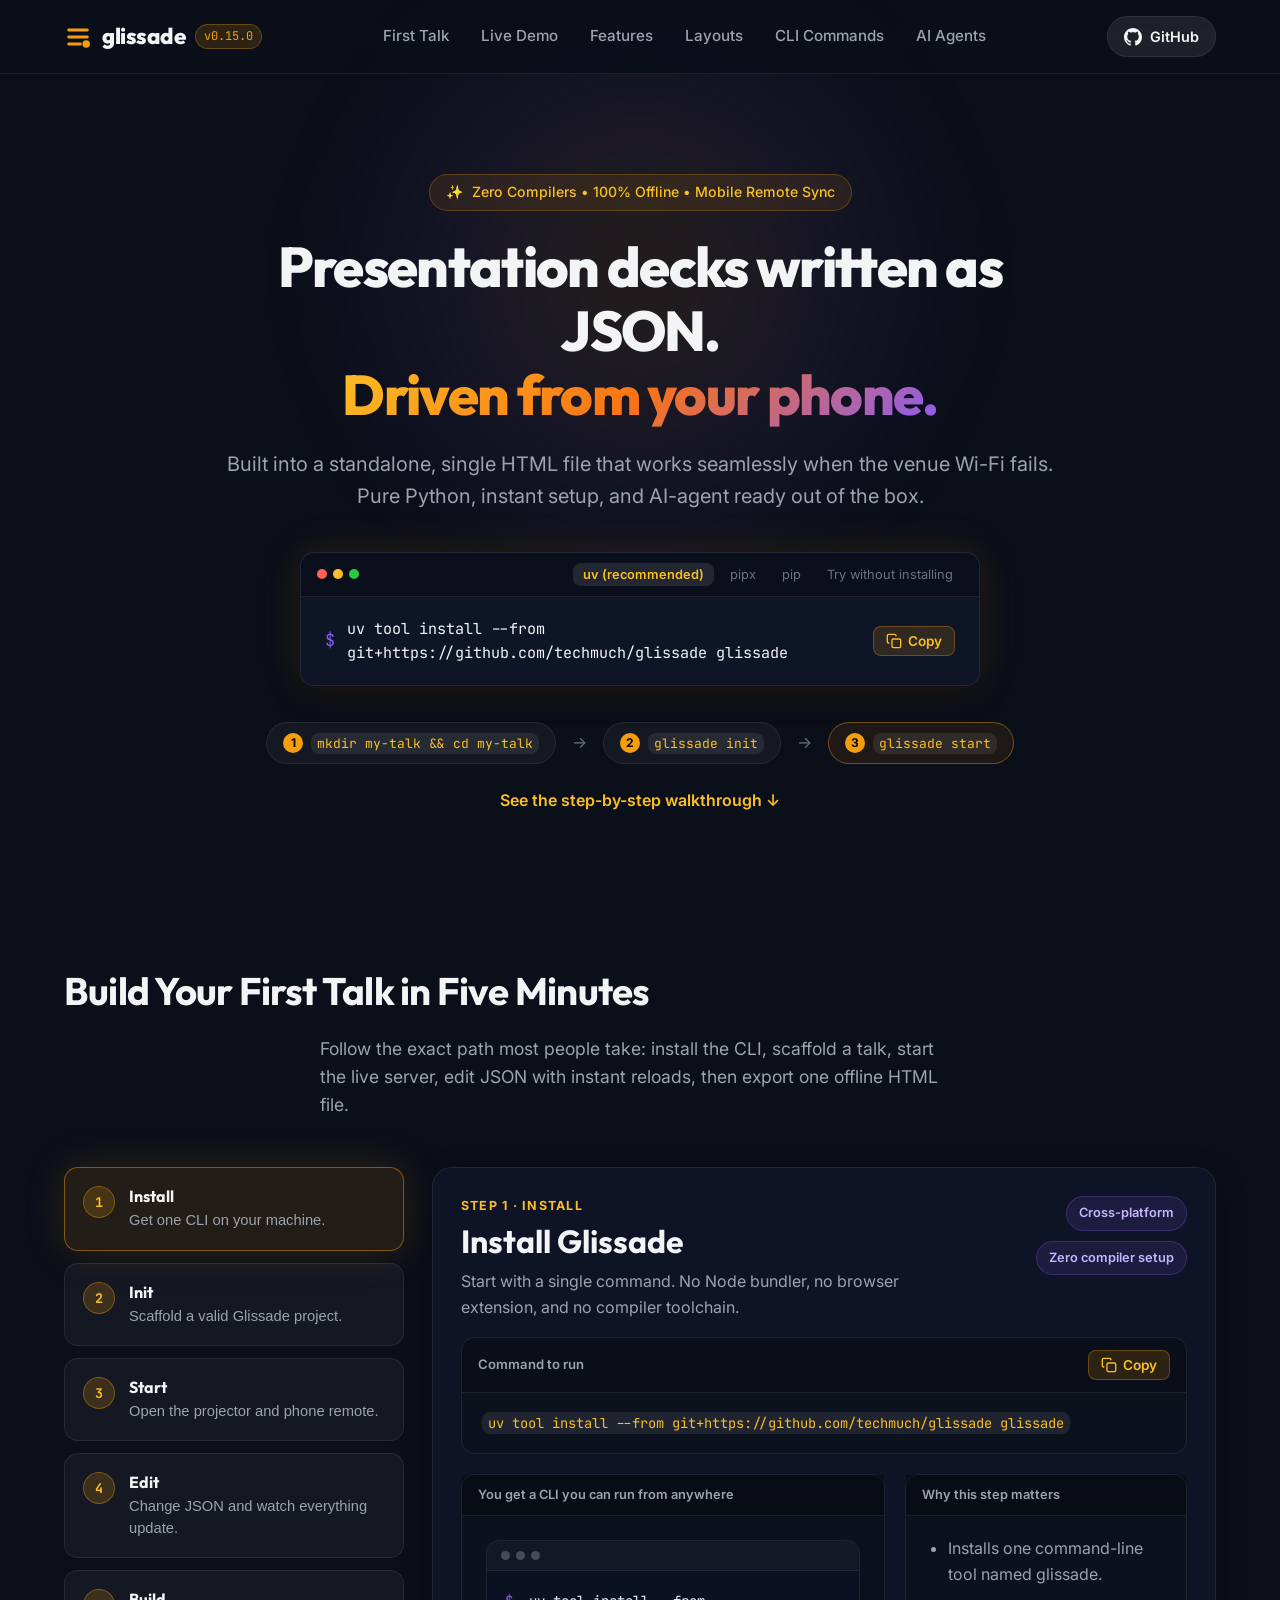
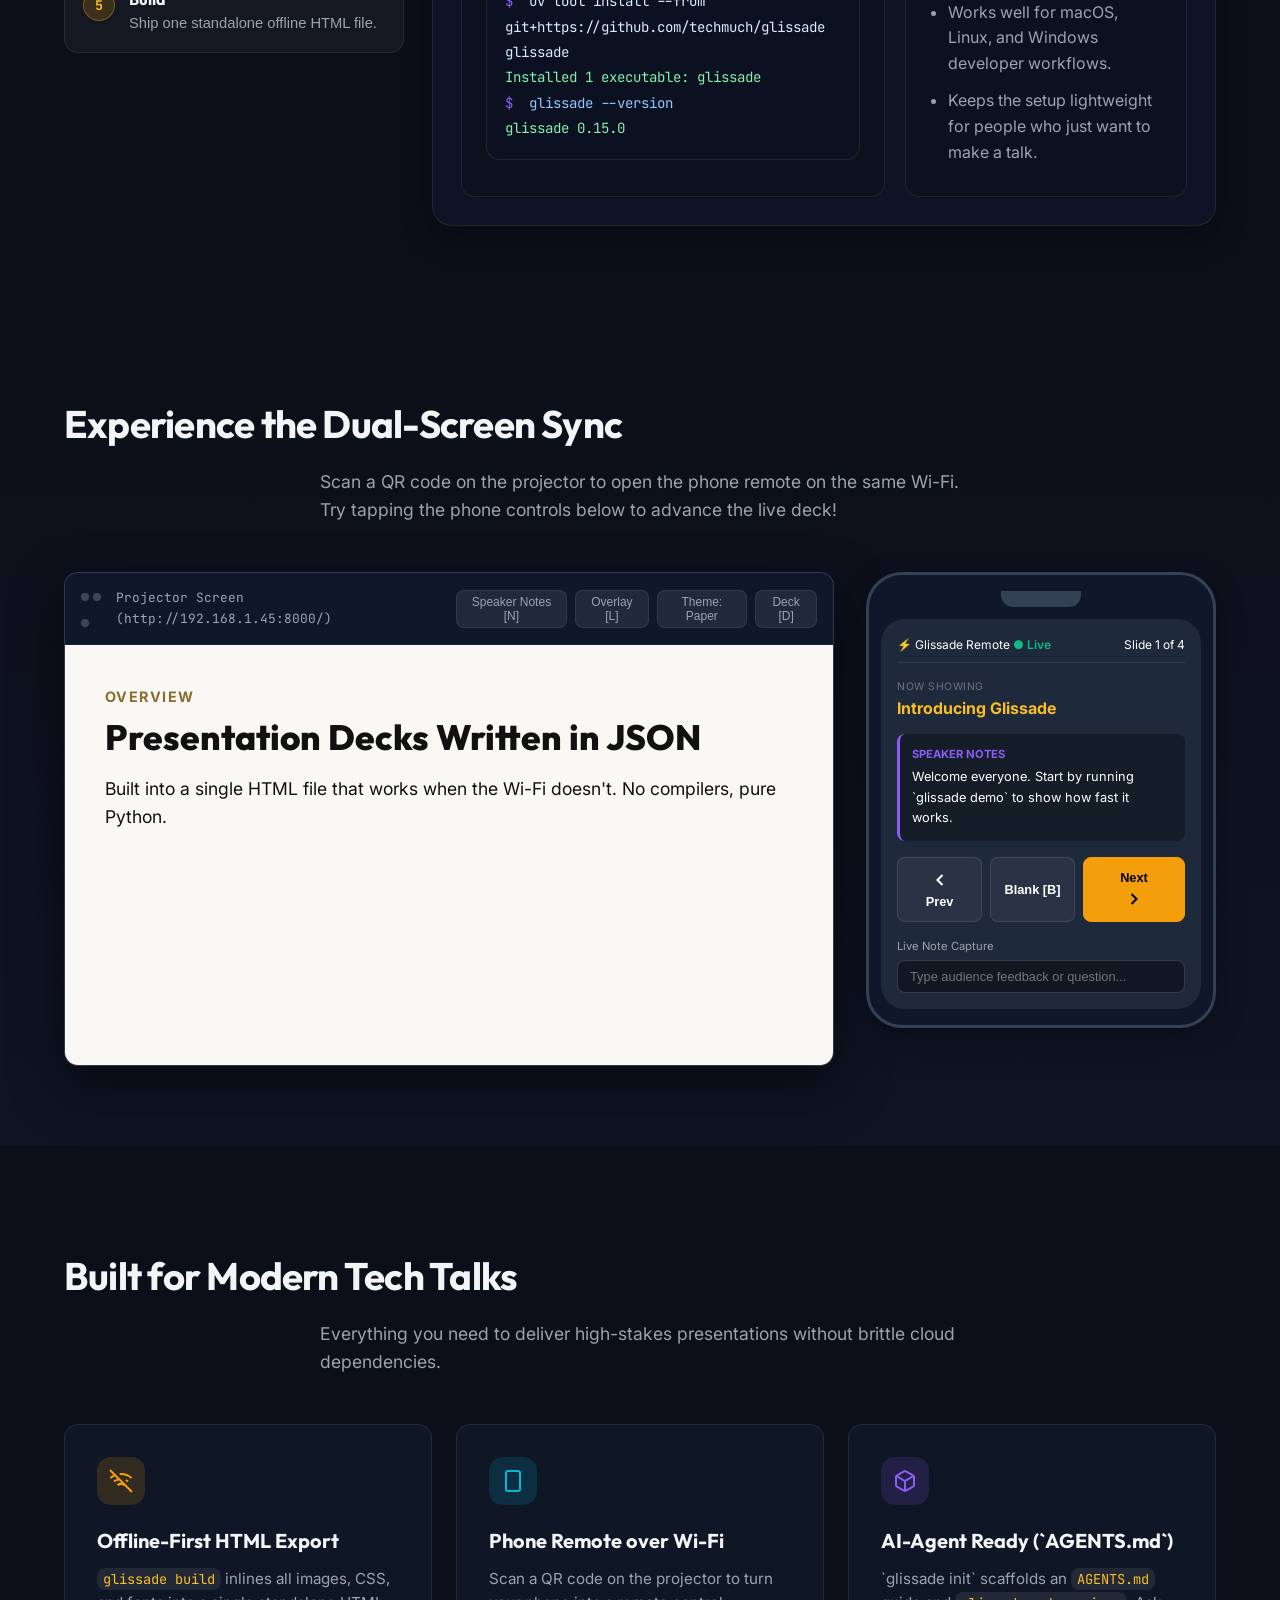
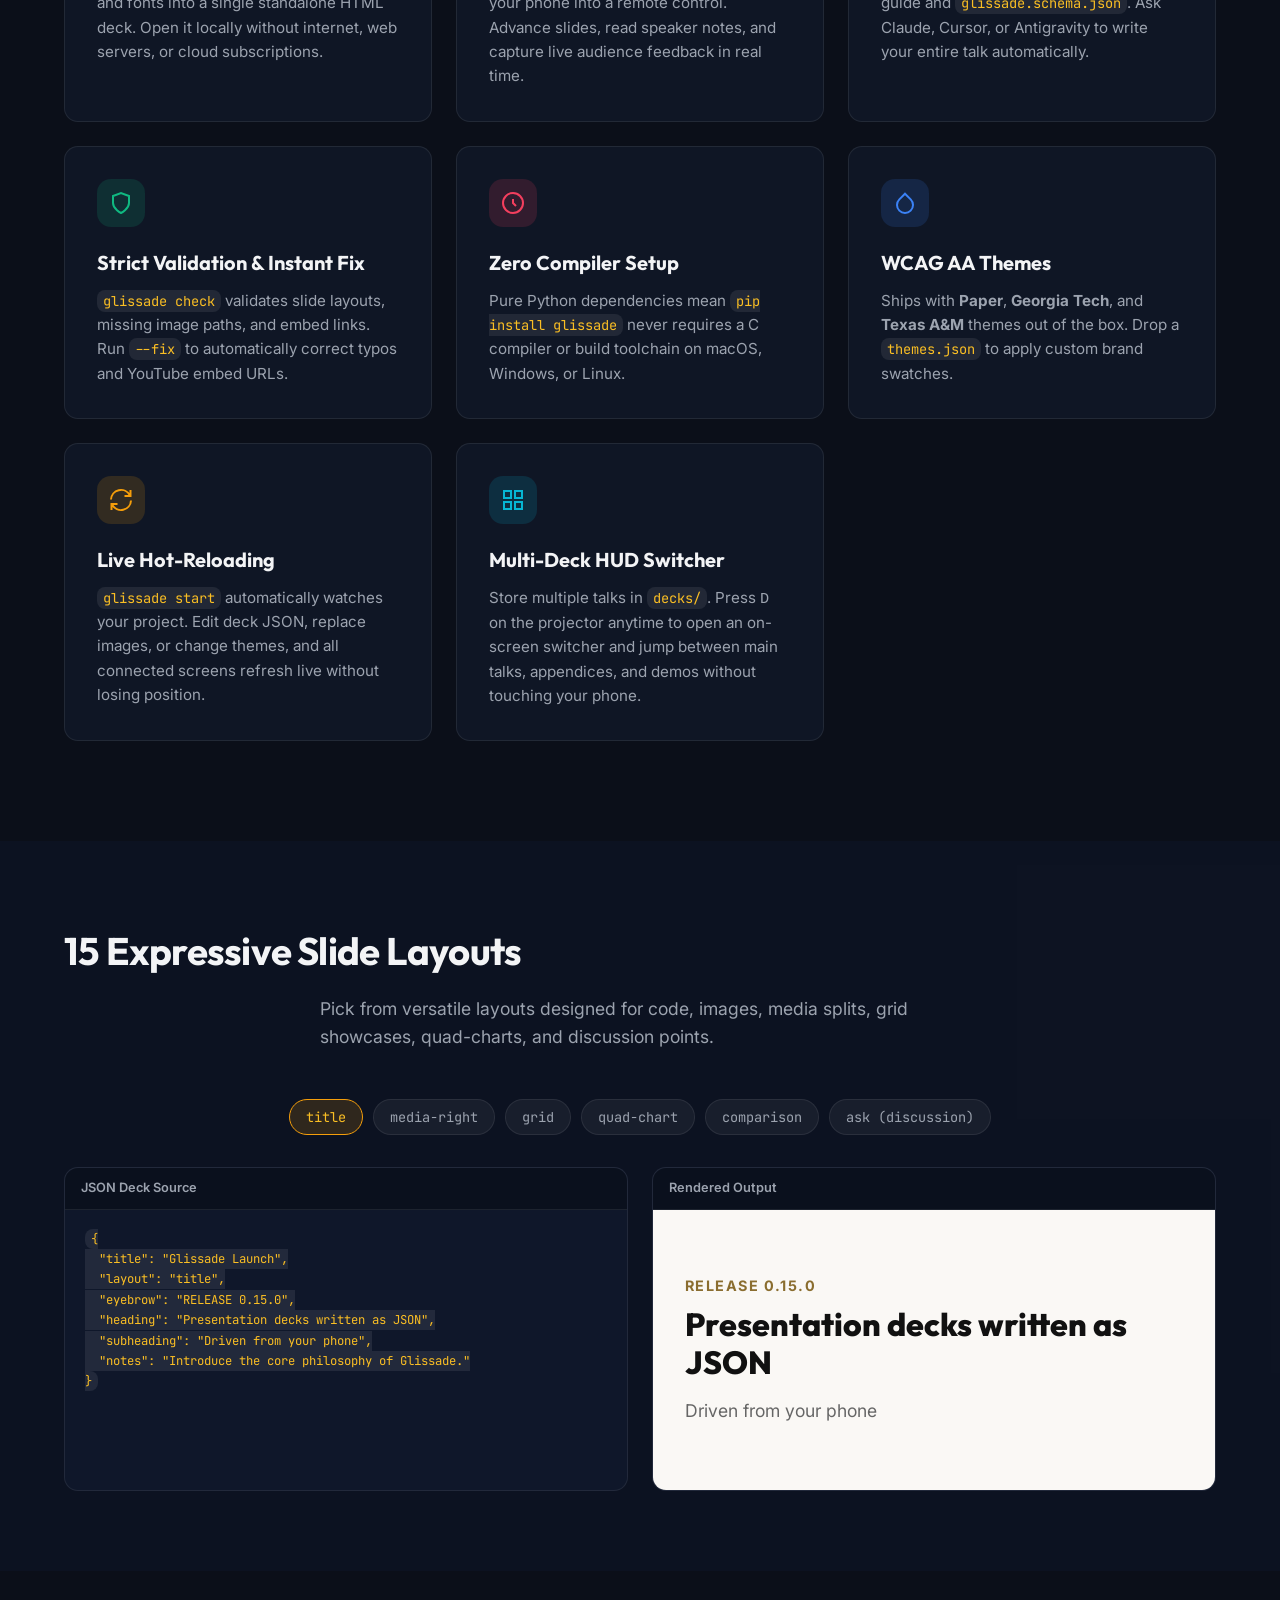
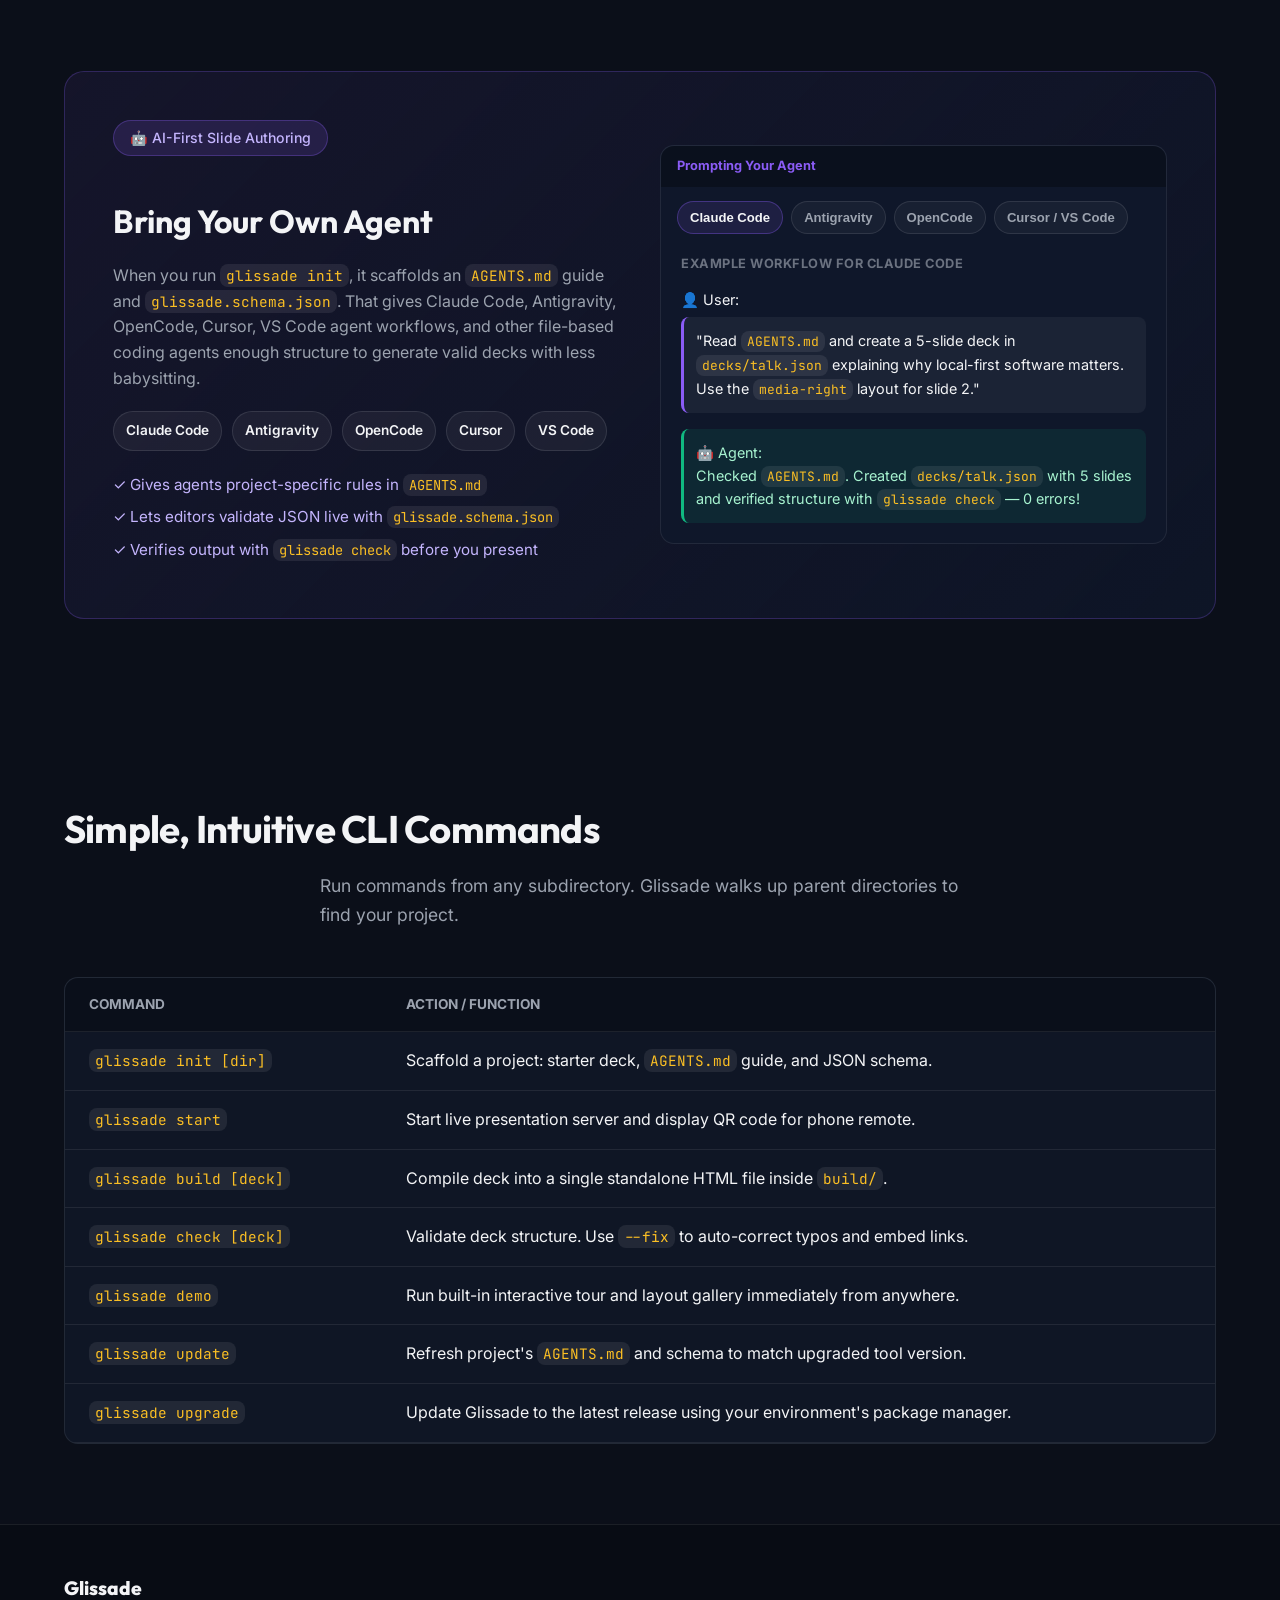
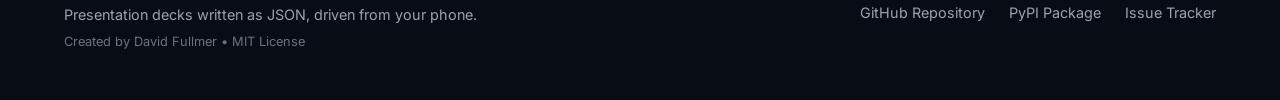
==== commit 2141c389: "feat: slide design system, typography pairing, and headless screenshotting (v0.15.0)" ====
--- a/website/index.html
+++ b/website/index.html
@@ -72,7 +72,7 @@
           <circle cx="19" cy="18" r="2" fill="currentColor"/>
         </svg>
         <span class="brand-name">glissade</span>
-        <span class="version-badge">v0.14.4</span>
+        <span class="version-badge">v0.15.0</span>
       </a>
 
       <nav class="nav-links">
@@ -514,7 +514,7 @@
             <pre class="json-code"><code id="layoutJsonCode">{
   "title": "Glissade Launch",
   "layout": "title",
-  "eyebrow": "RELEASE 0.14.4",
+  "eyebrow": "RELEASE 0.15.0",
   "heading": "Presentation decks written as JSON",
   "subheading": "Driven from your phone",
   "notes": "Introduce the core philosophy of Glissade."
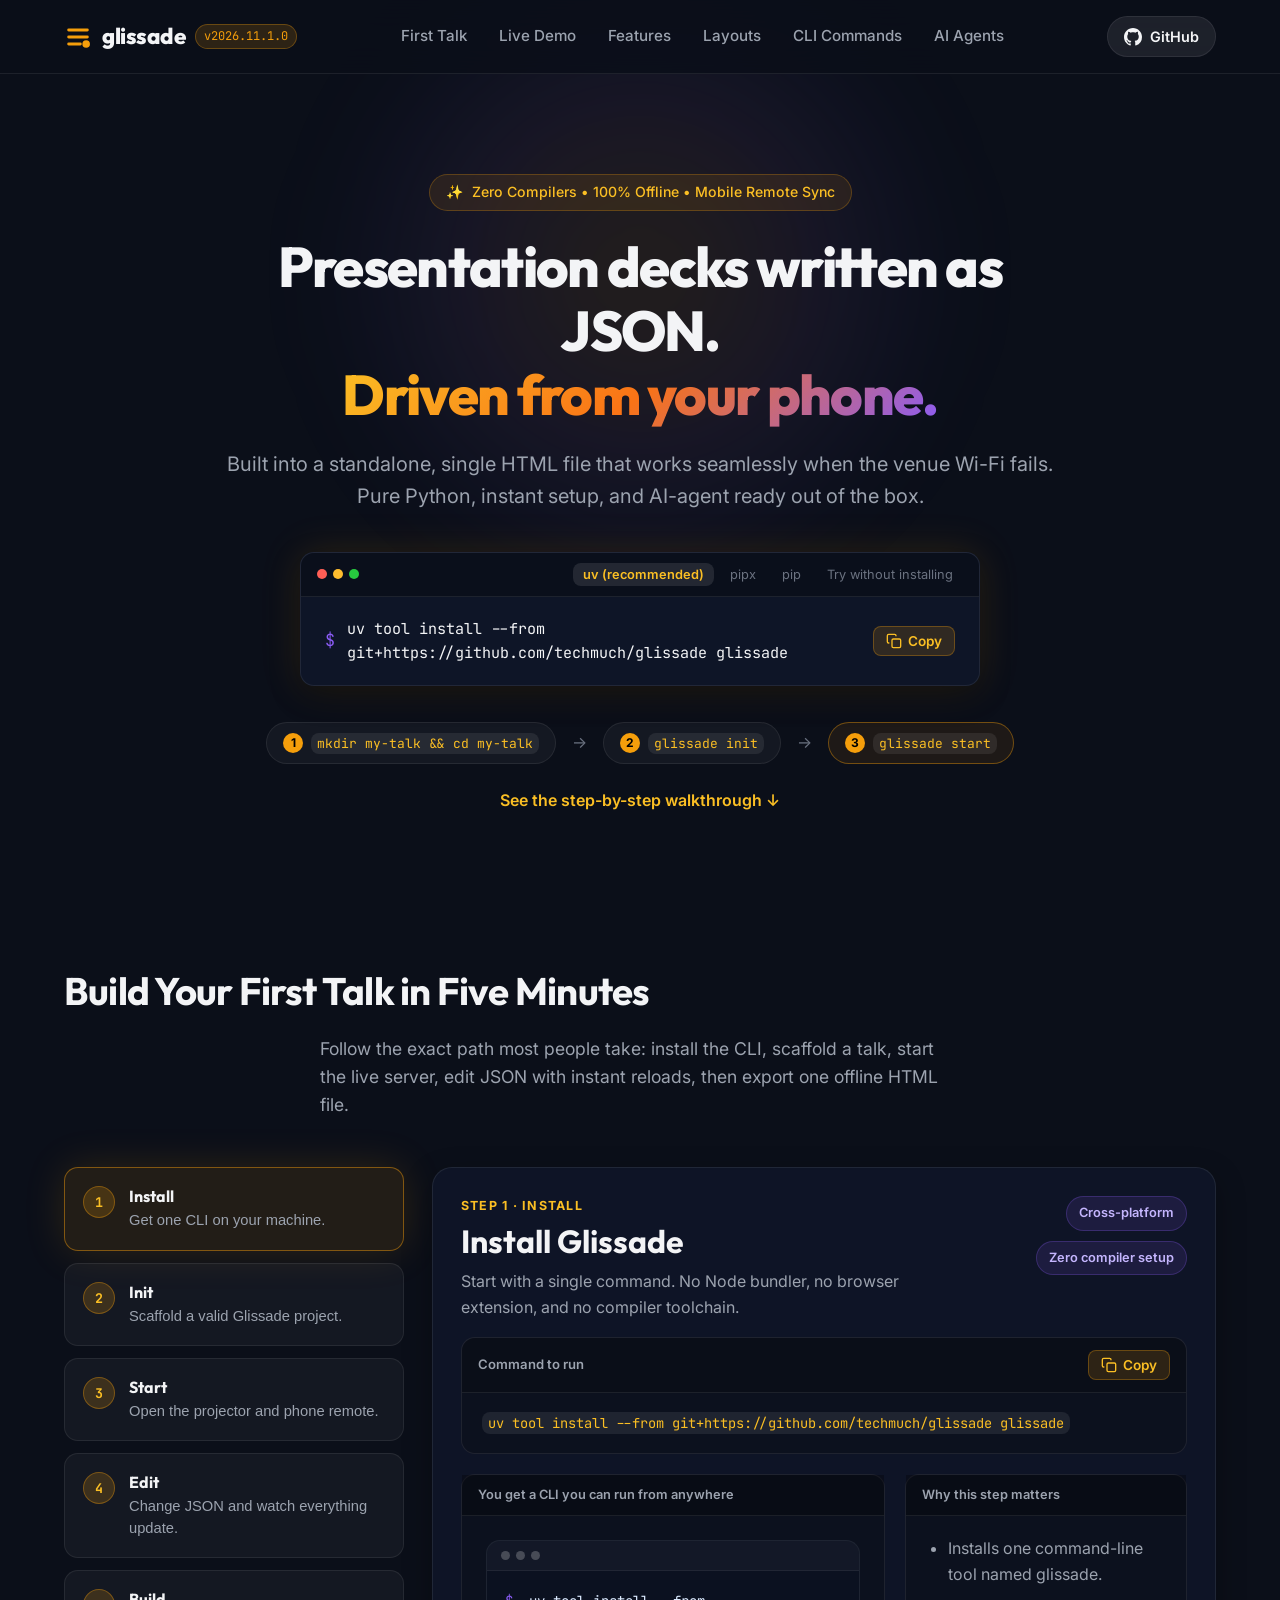
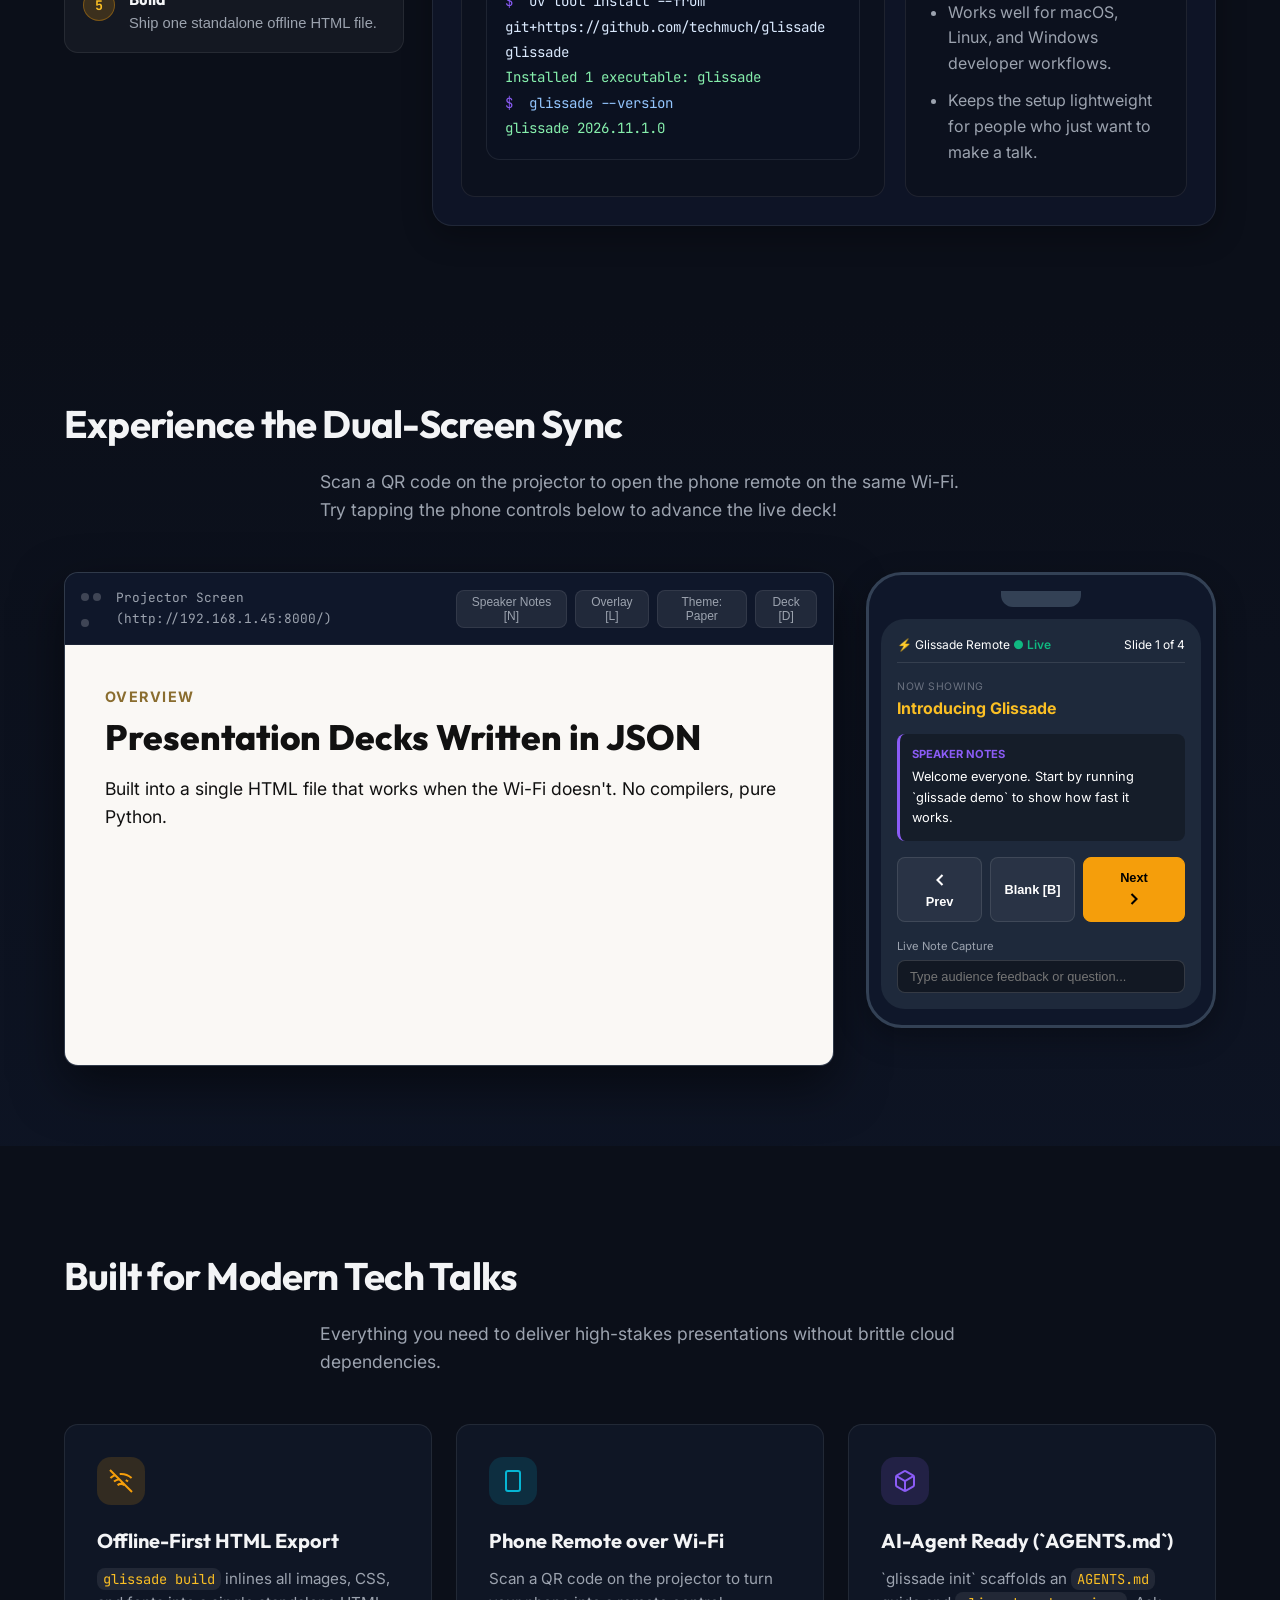
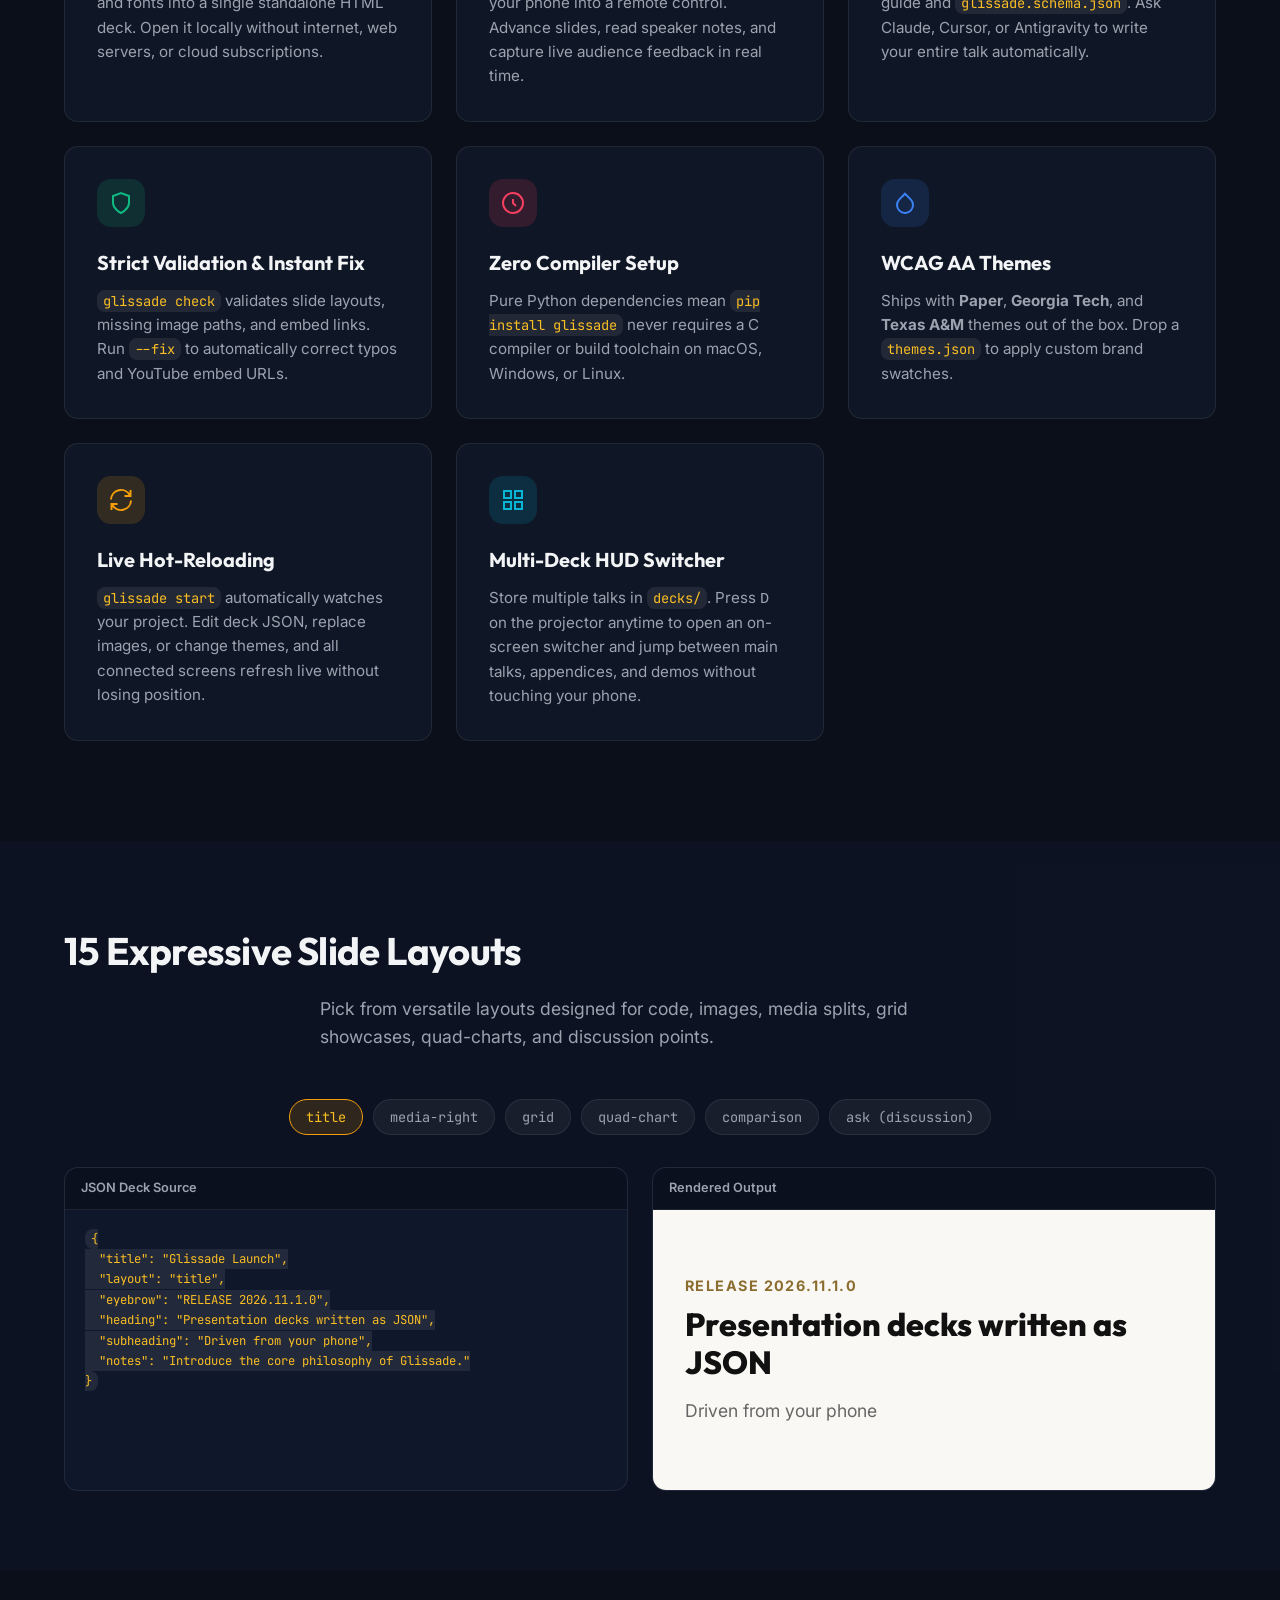
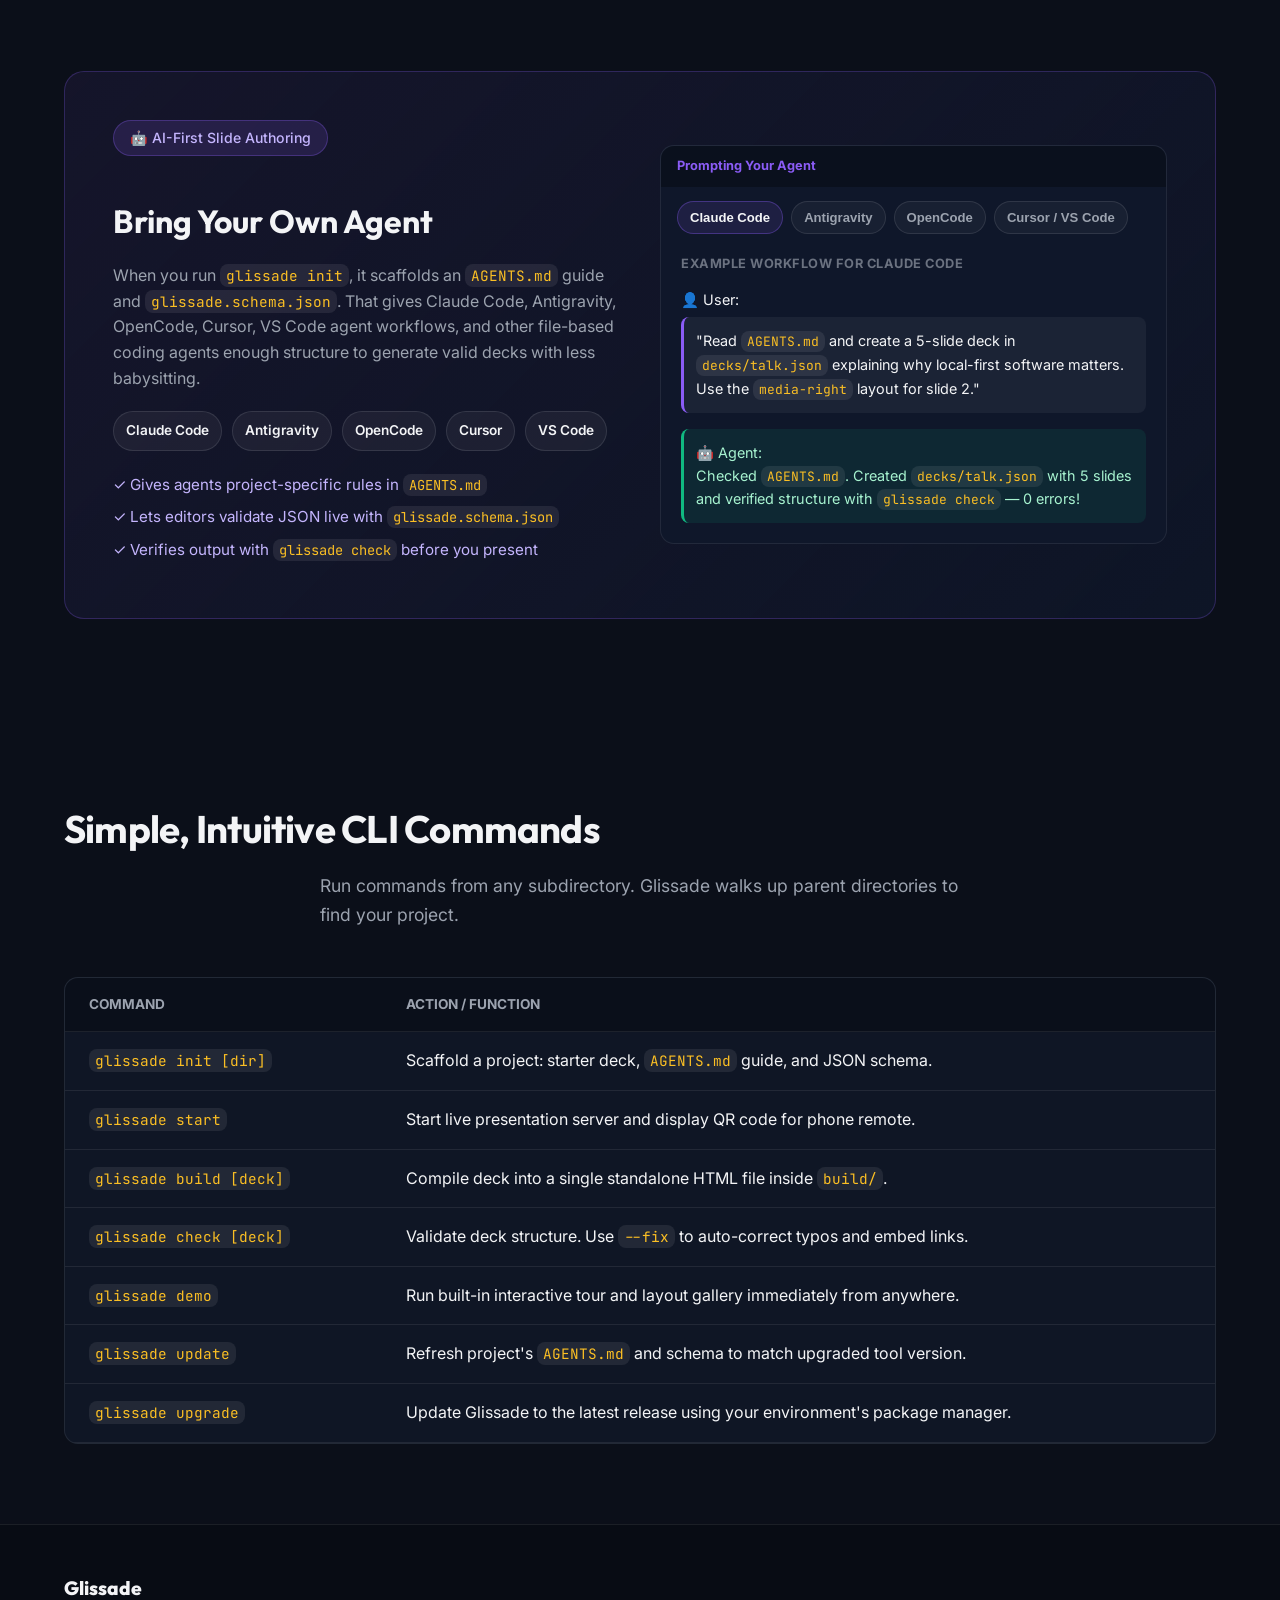
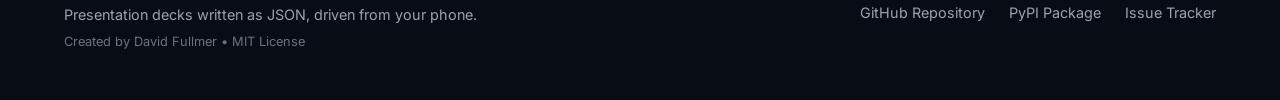
==== commit d03b9a35: "feat: deck-embedded themes, remote control key, calendar versioning (v2026.11.1.0) Themes - A deck's" ====
--- a/website/index.html
+++ b/website/index.html
@@ -72,7 +72,7 @@
           <circle cx="19" cy="18" r="2" fill="currentColor"/>
         </svg>
         <span class="brand-name">glissade</span>
-        <span class="version-badge">v0.15.0</span>
+        <span class="version-badge">v2026.11.1.0</span>
       </a>
 
       <nav class="nav-links">
@@ -514,7 +514,7 @@
             <pre class="json-code"><code id="layoutJsonCode">{
   "title": "Glissade Launch",
   "layout": "title",
-  "eyebrow": "RELEASE 0.15.0",
+  "eyebrow": "RELEASE 2026.11.1.0",
   "heading": "Presentation decks written as JSON",
   "subheading": "Driven from your phone",
   "notes": "Introduce the core philosophy of Glissade."
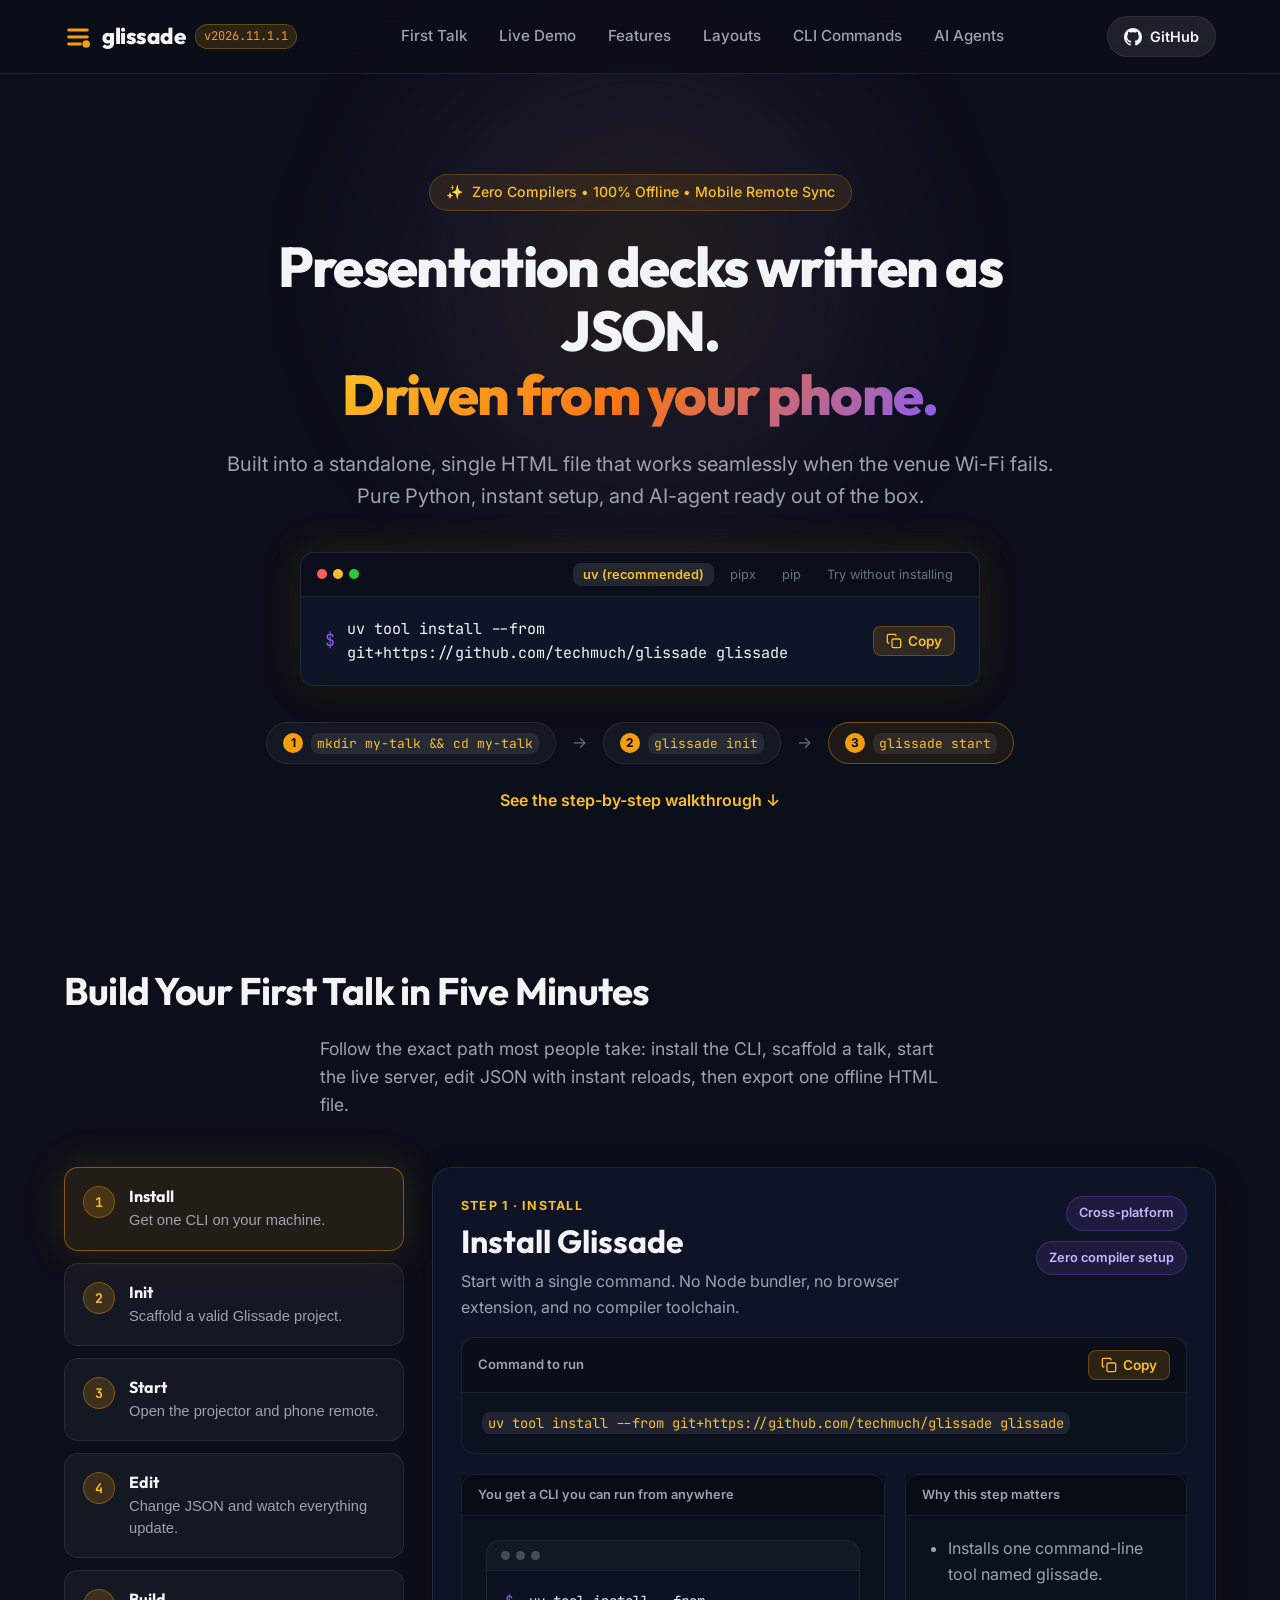
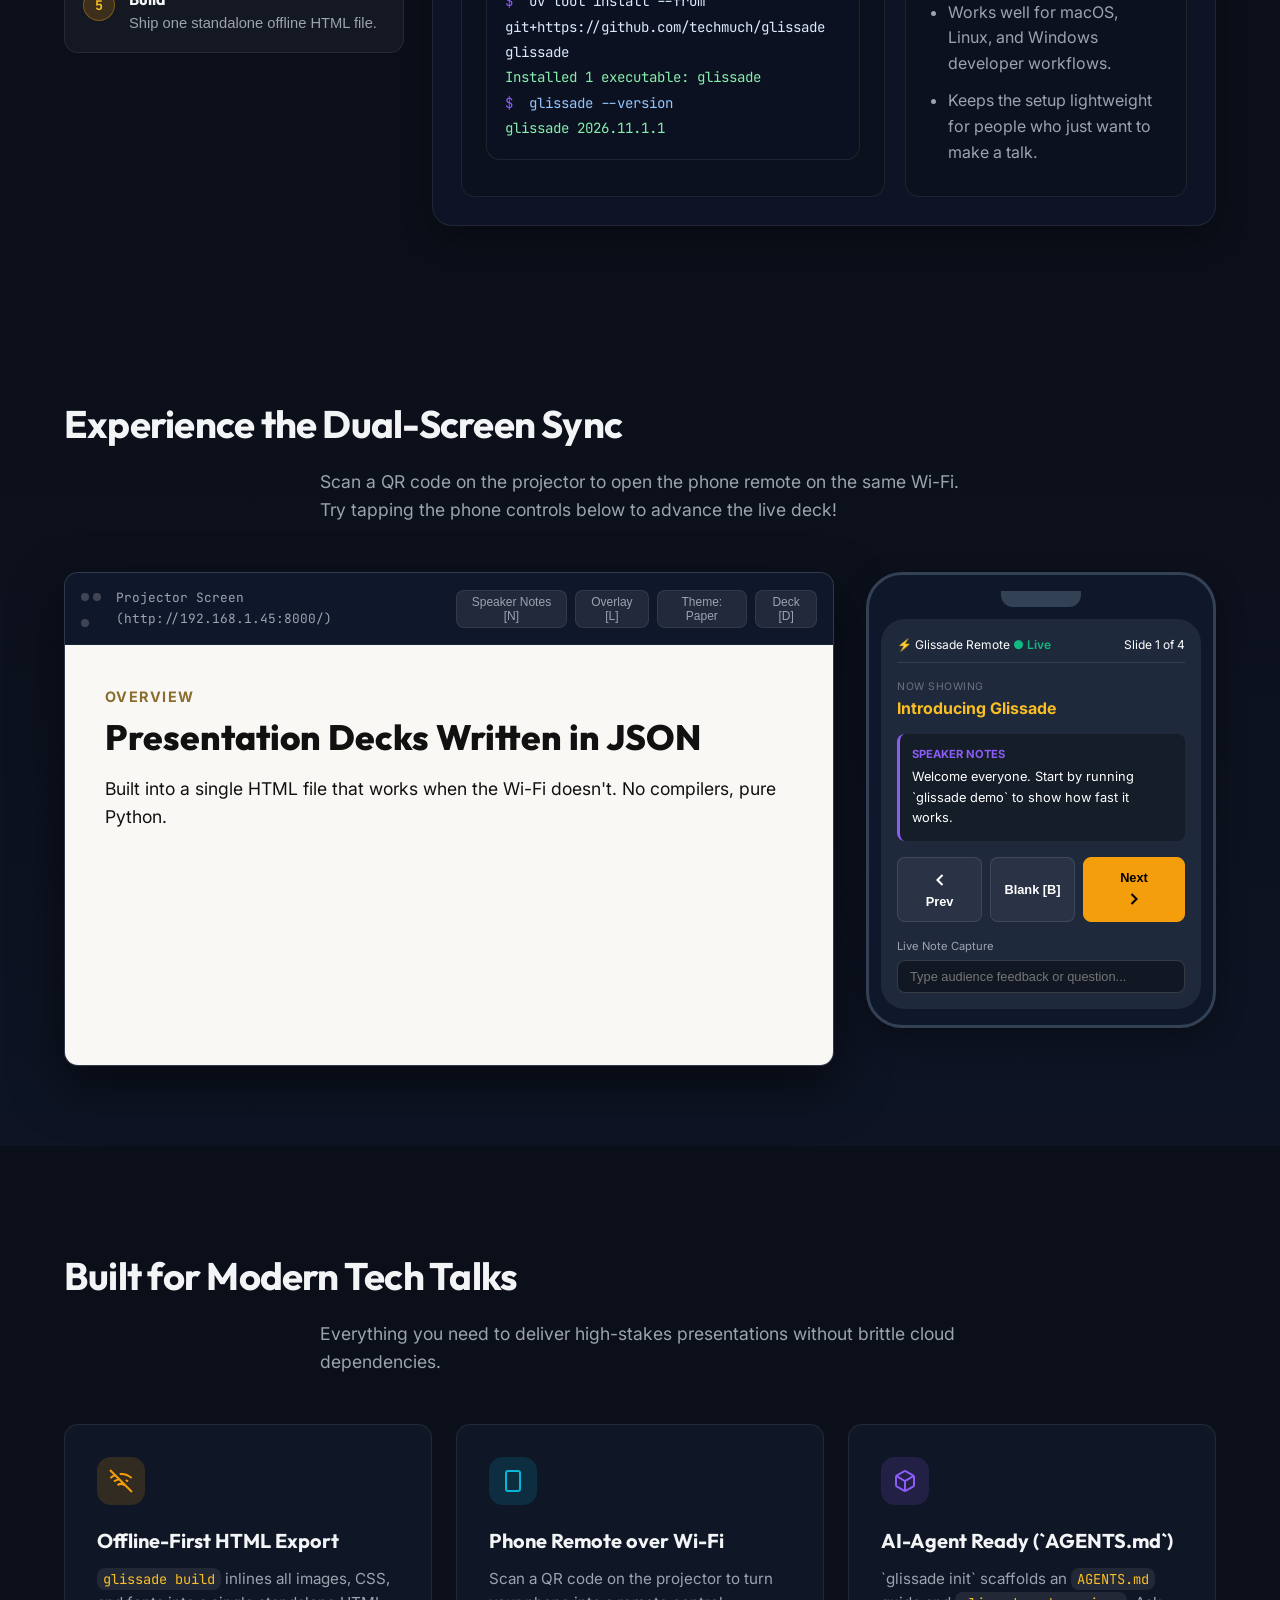
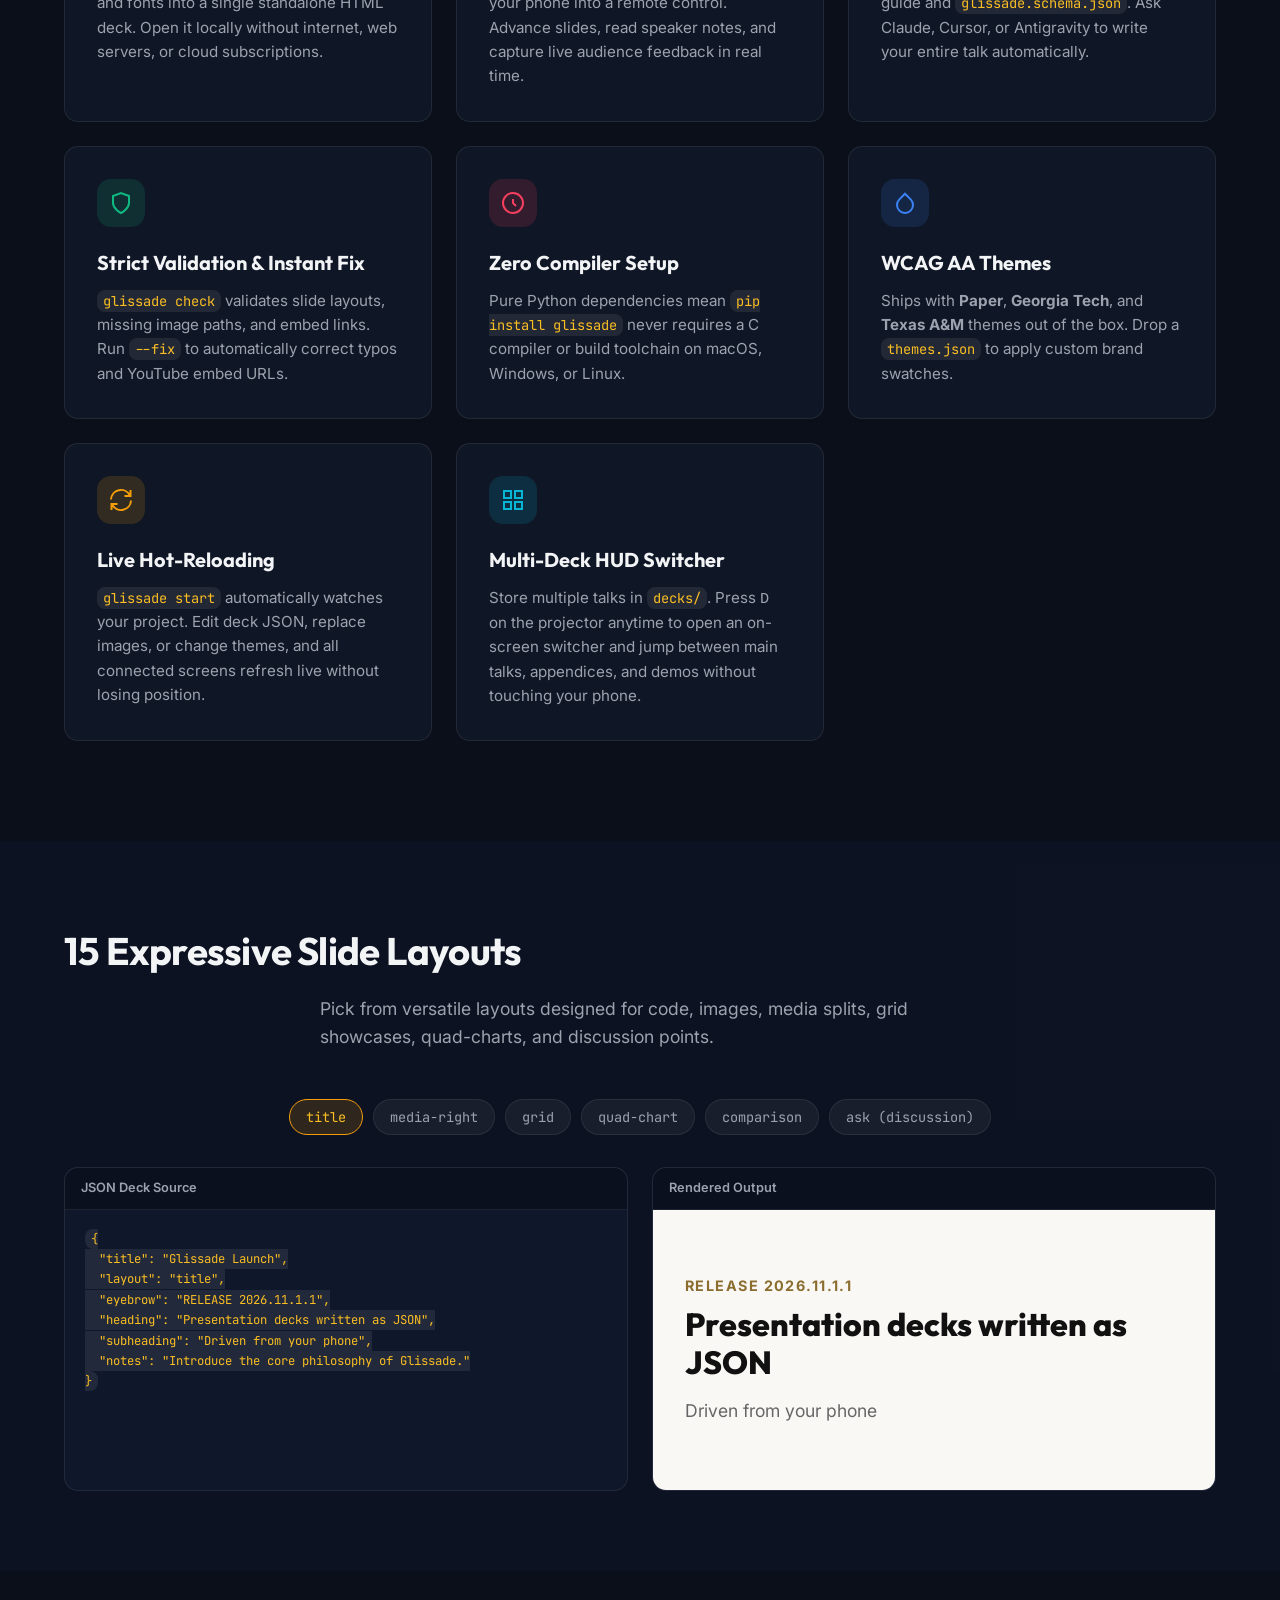
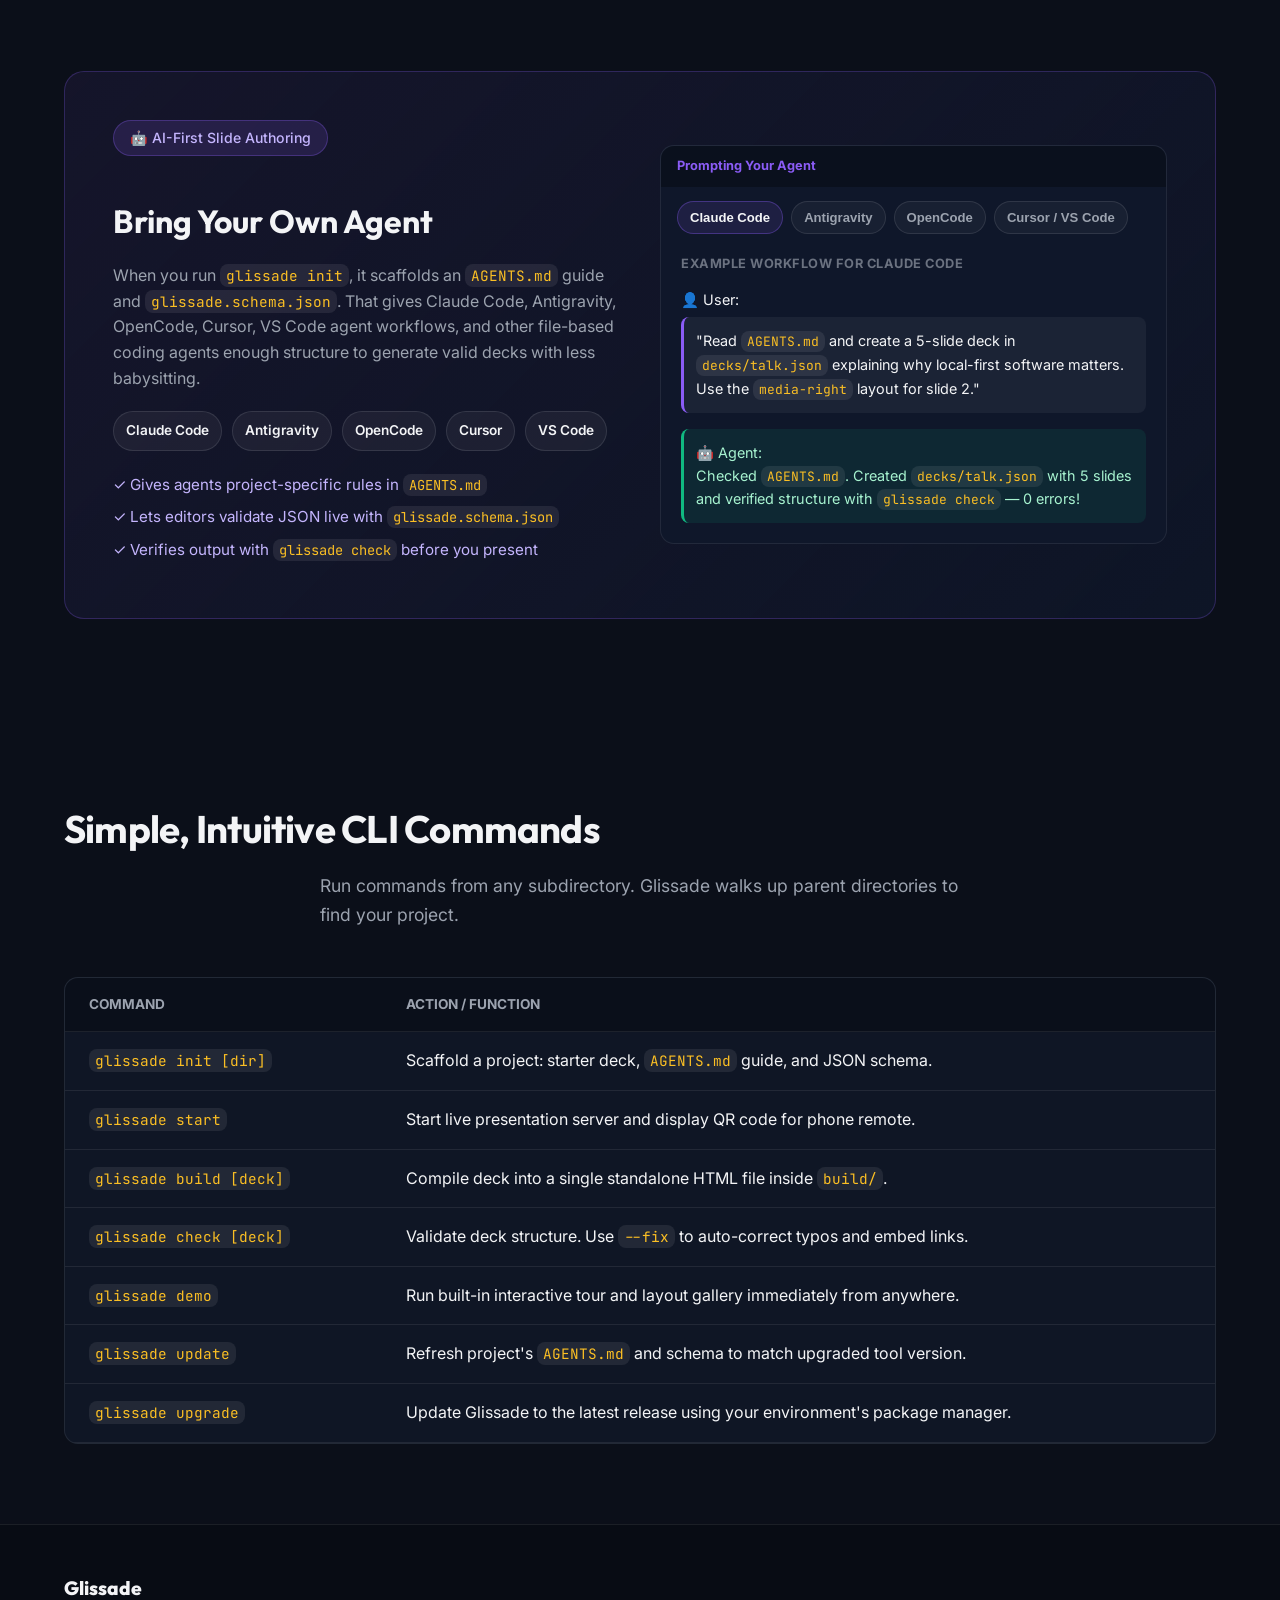
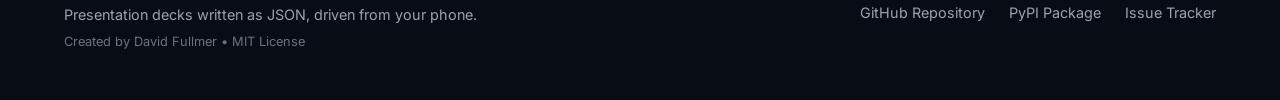
==== commit ca8f2fe4: "fix: Windows encoding failures; release 2026.11.1.1 - Live-server status lines use the console-safe " ====
--- a/website/index.html
+++ b/website/index.html
@@ -72,7 +72,7 @@
           <circle cx="19" cy="18" r="2" fill="currentColor"/>
         </svg>
         <span class="brand-name">glissade</span>
-        <span class="version-badge">v2026.11.1.0</span>
+        <span class="version-badge">v2026.11.1.1</span>
       </a>
 
       <nav class="nav-links">
@@ -514,7 +514,7 @@
             <pre class="json-code"><code id="layoutJsonCode">{
   "title": "Glissade Launch",
   "layout": "title",
-  "eyebrow": "RELEASE 2026.11.1.0",
+  "eyebrow": "RELEASE 2026.11.1.1",
   "heading": "Presentation decks written as JSON",
   "subheading": "Driven from your phone",
   "notes": "Introduce the core philosophy of Glissade."
